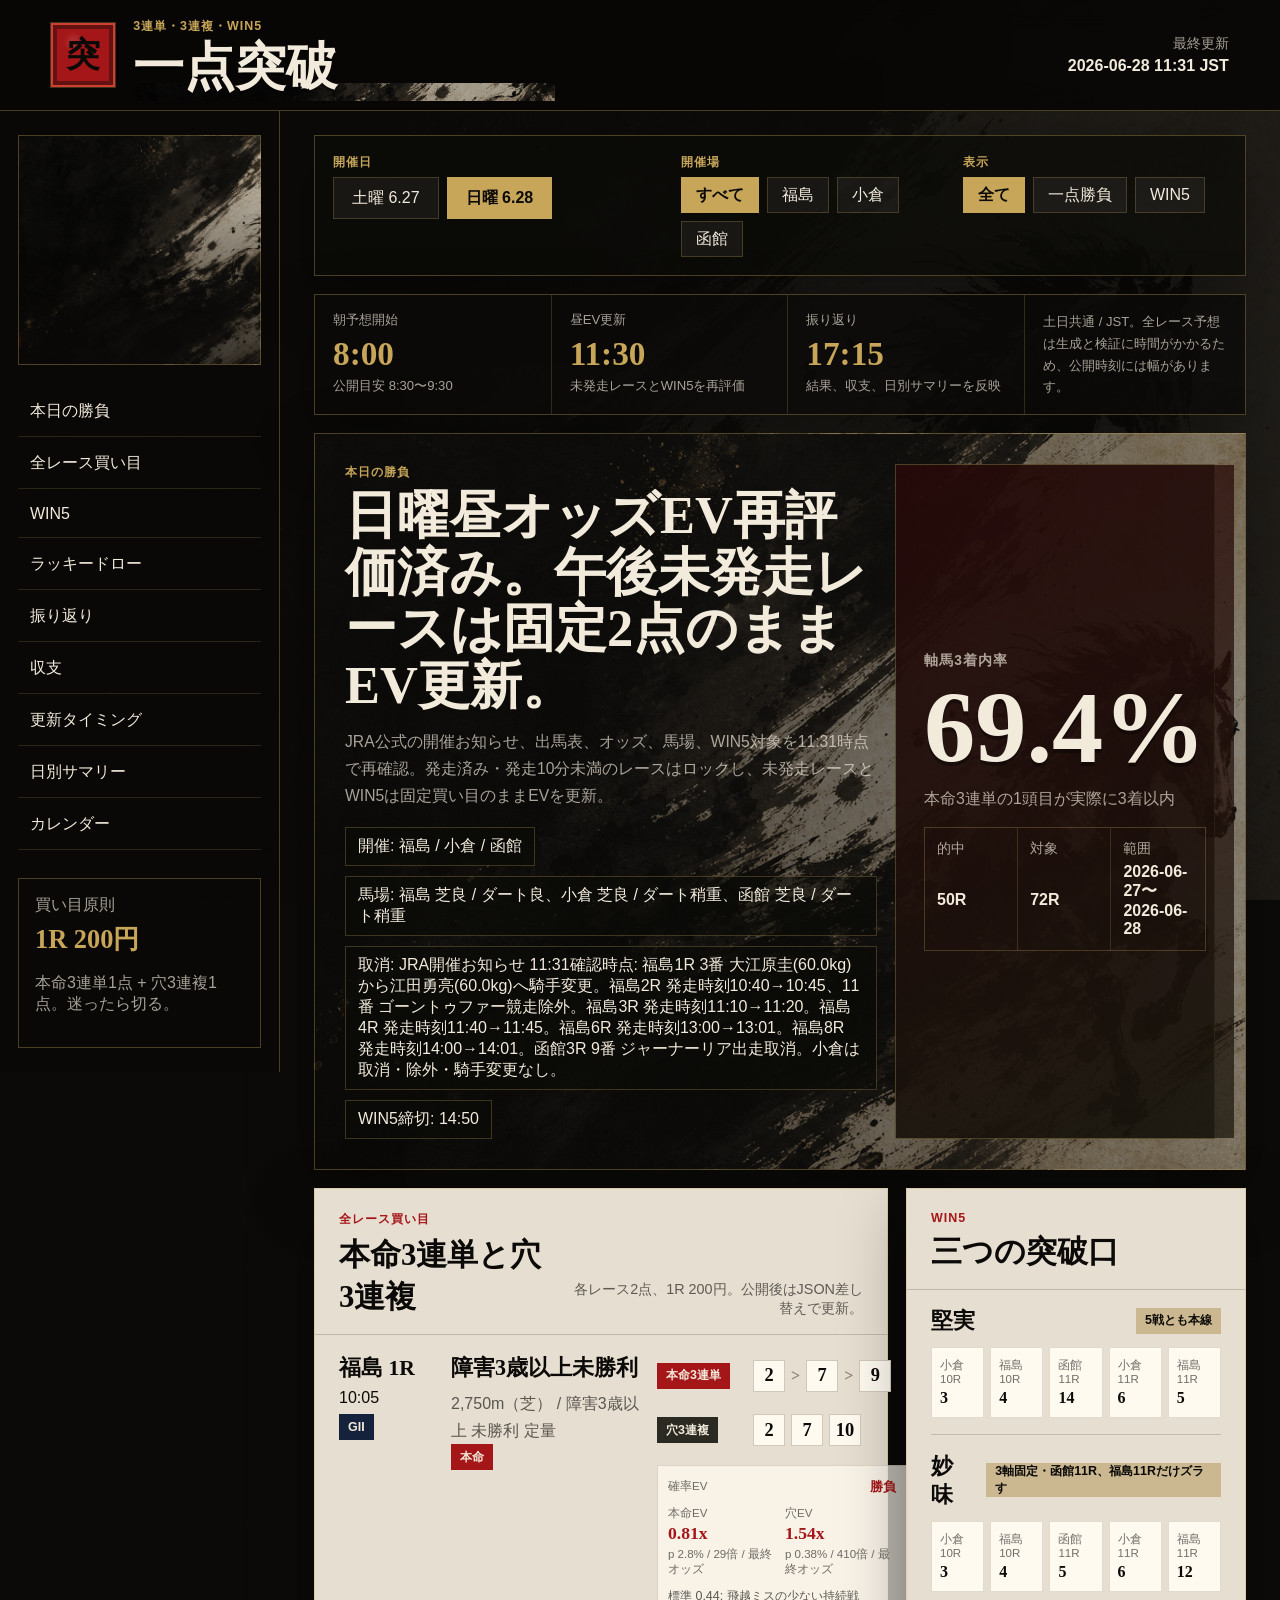
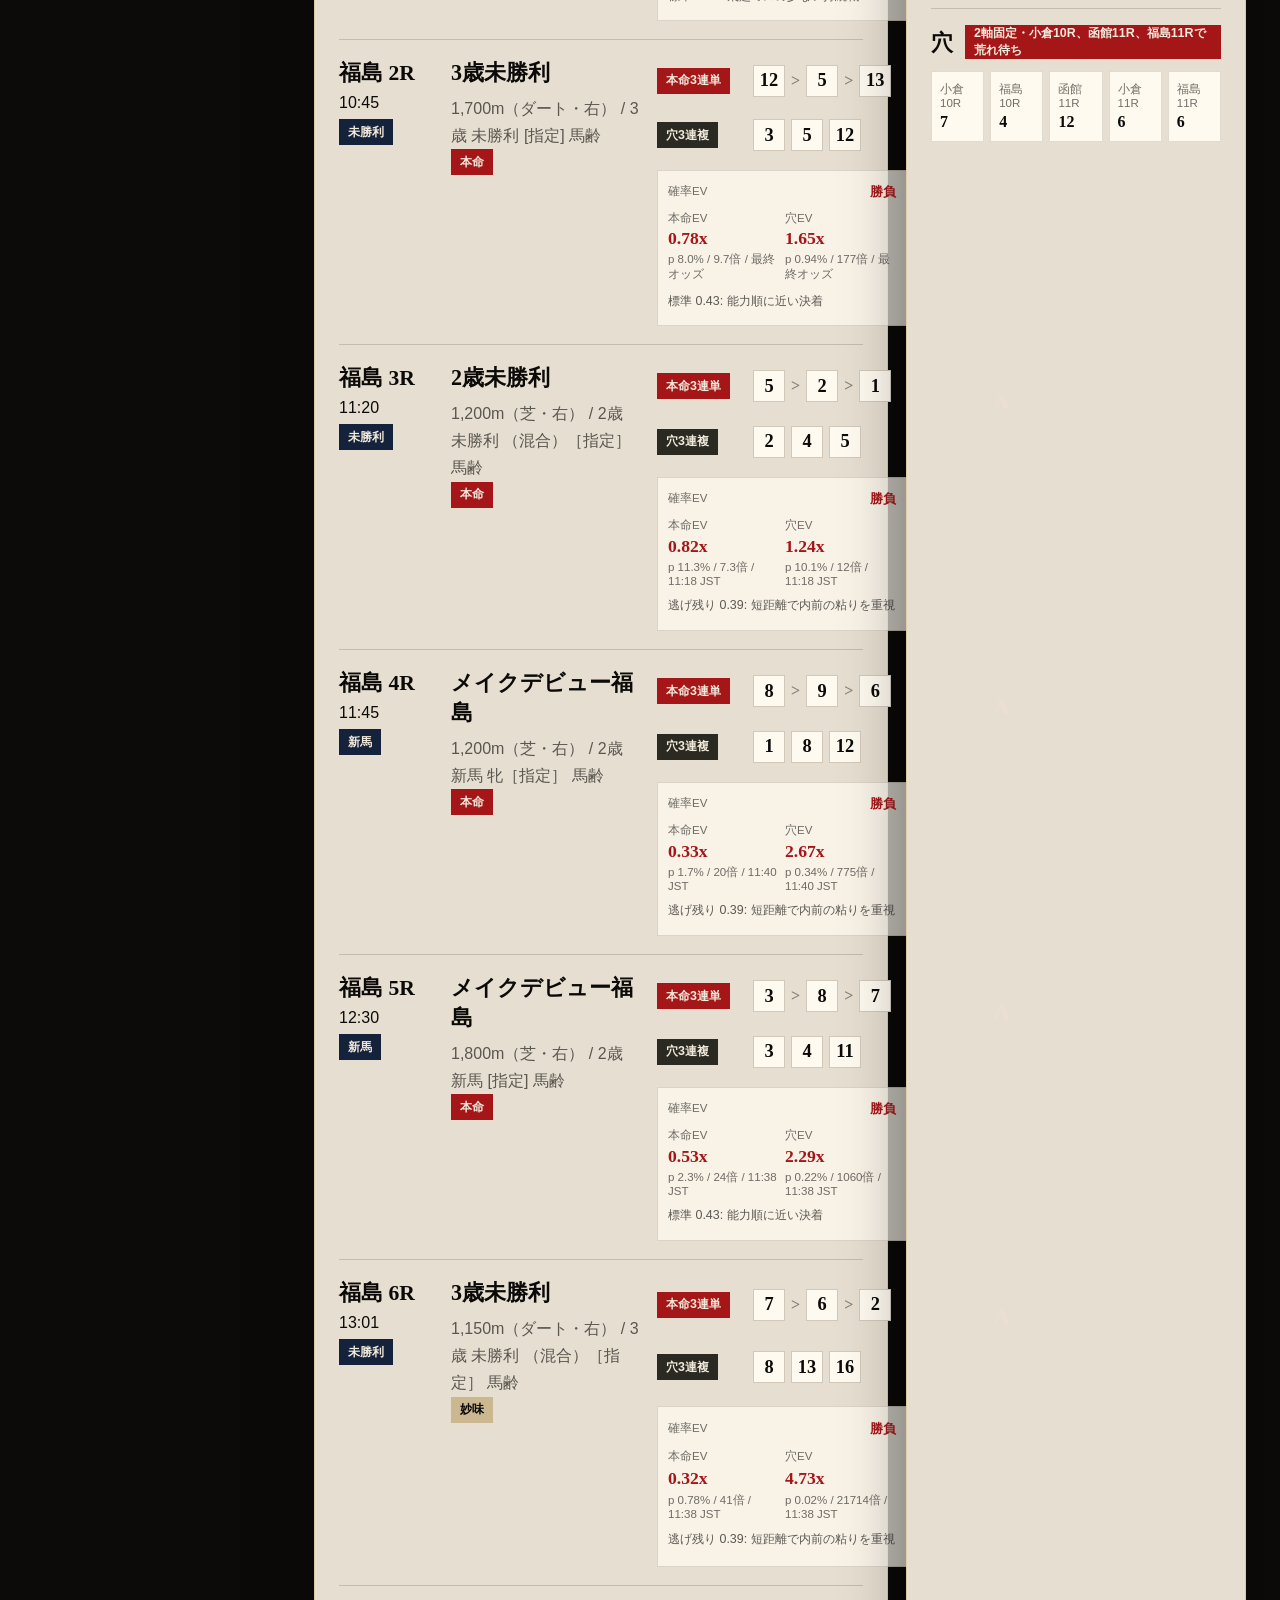
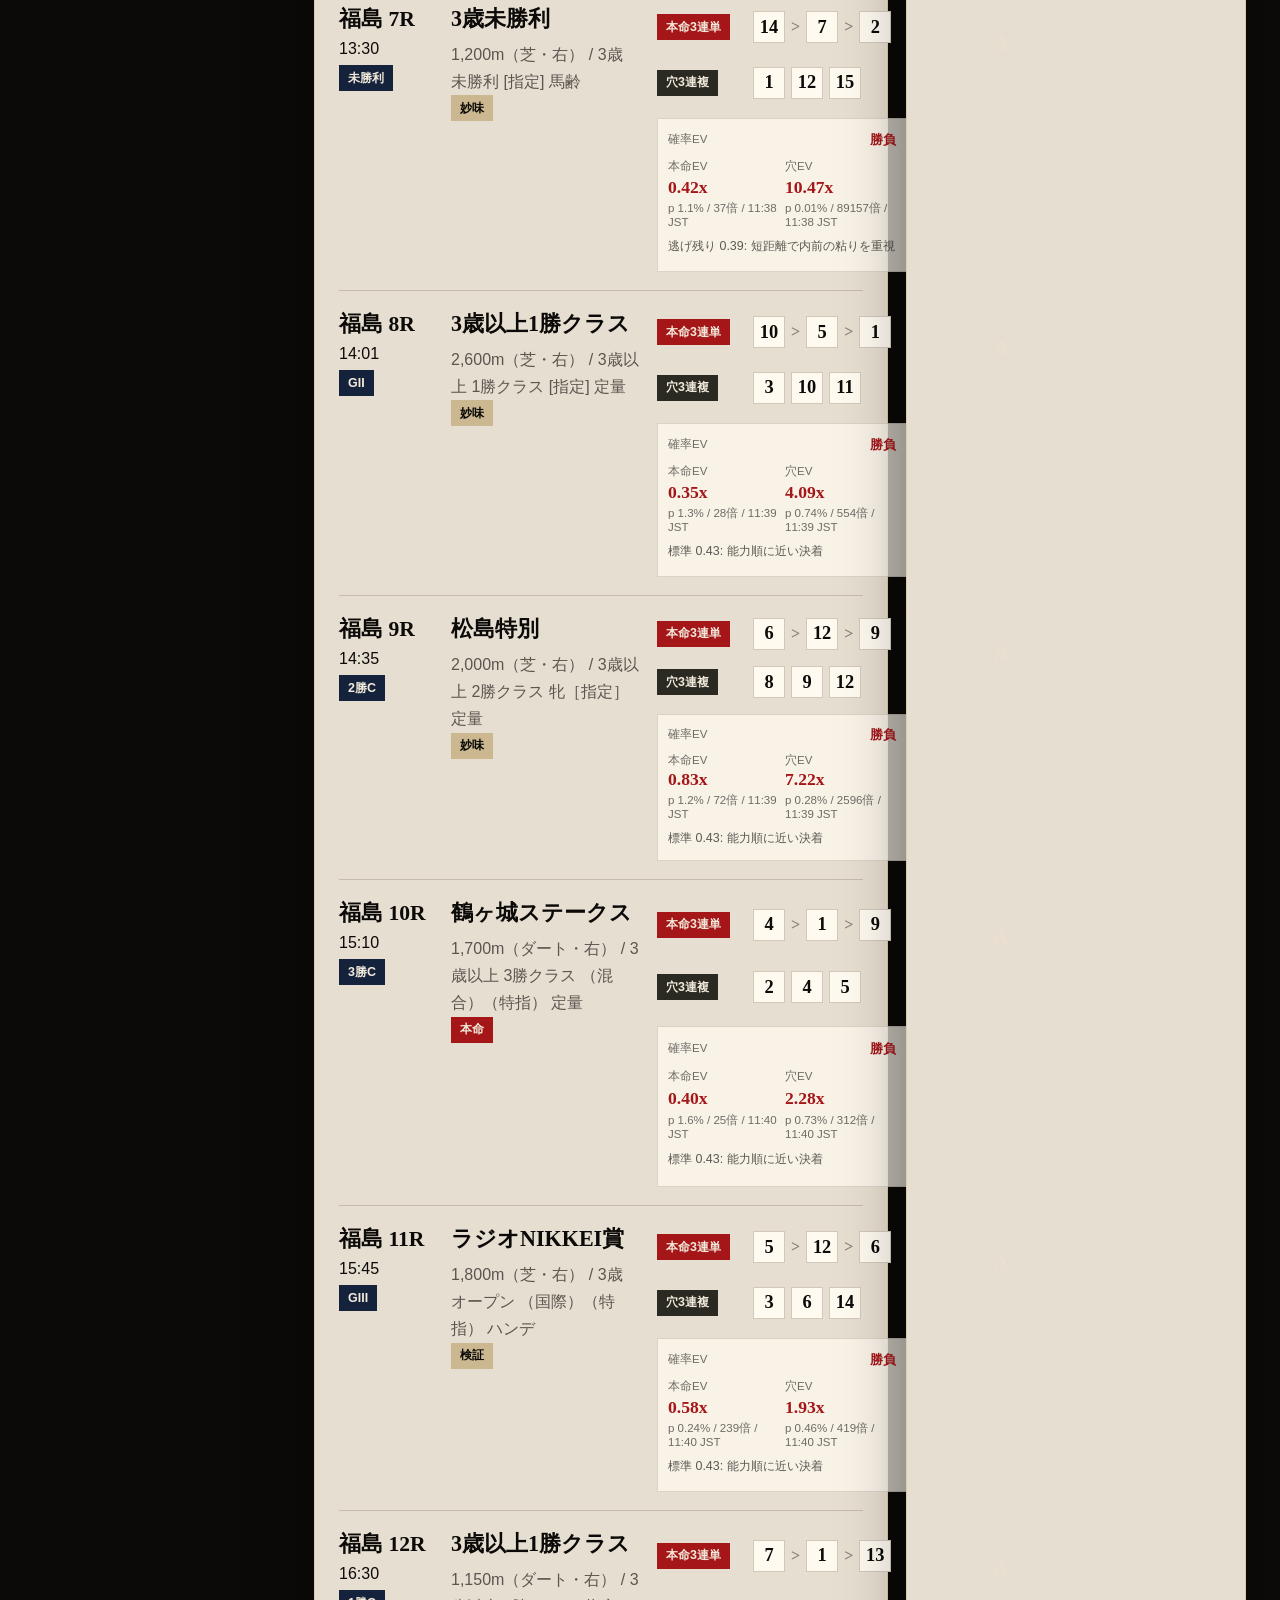
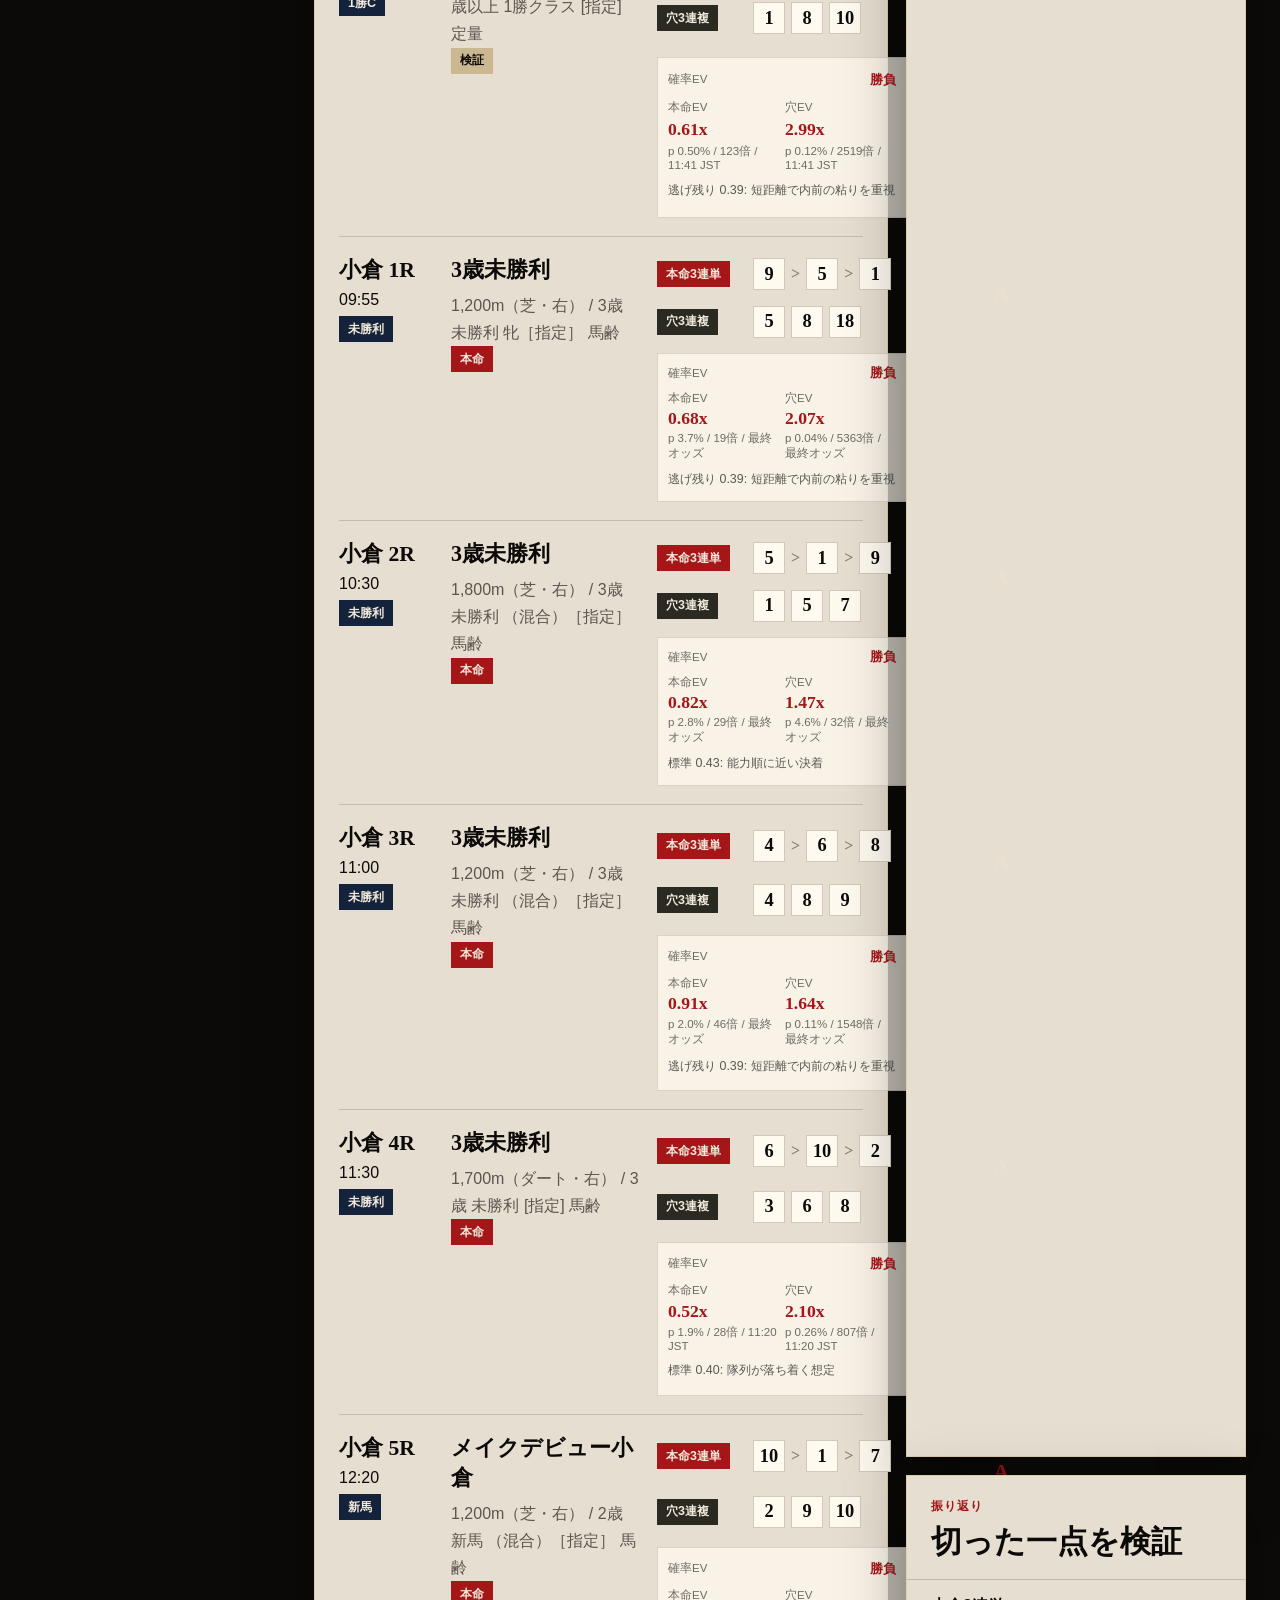
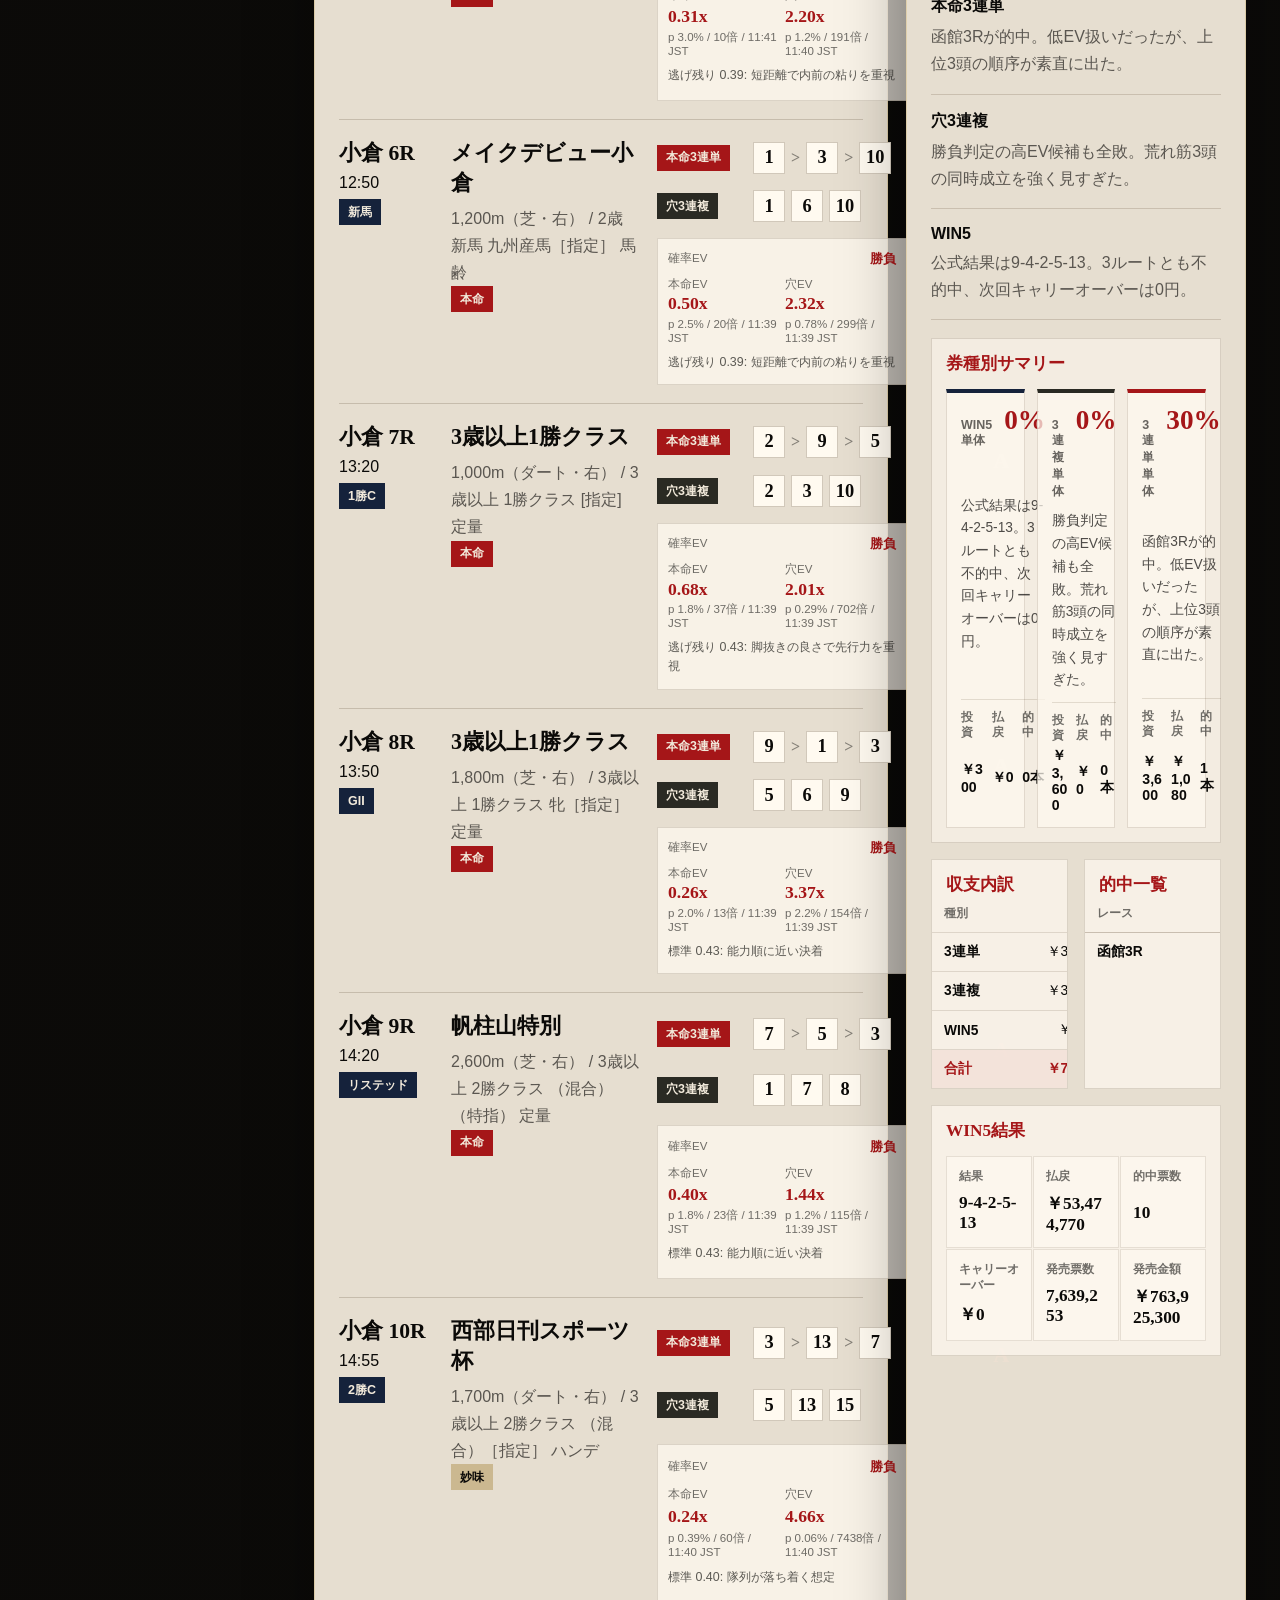
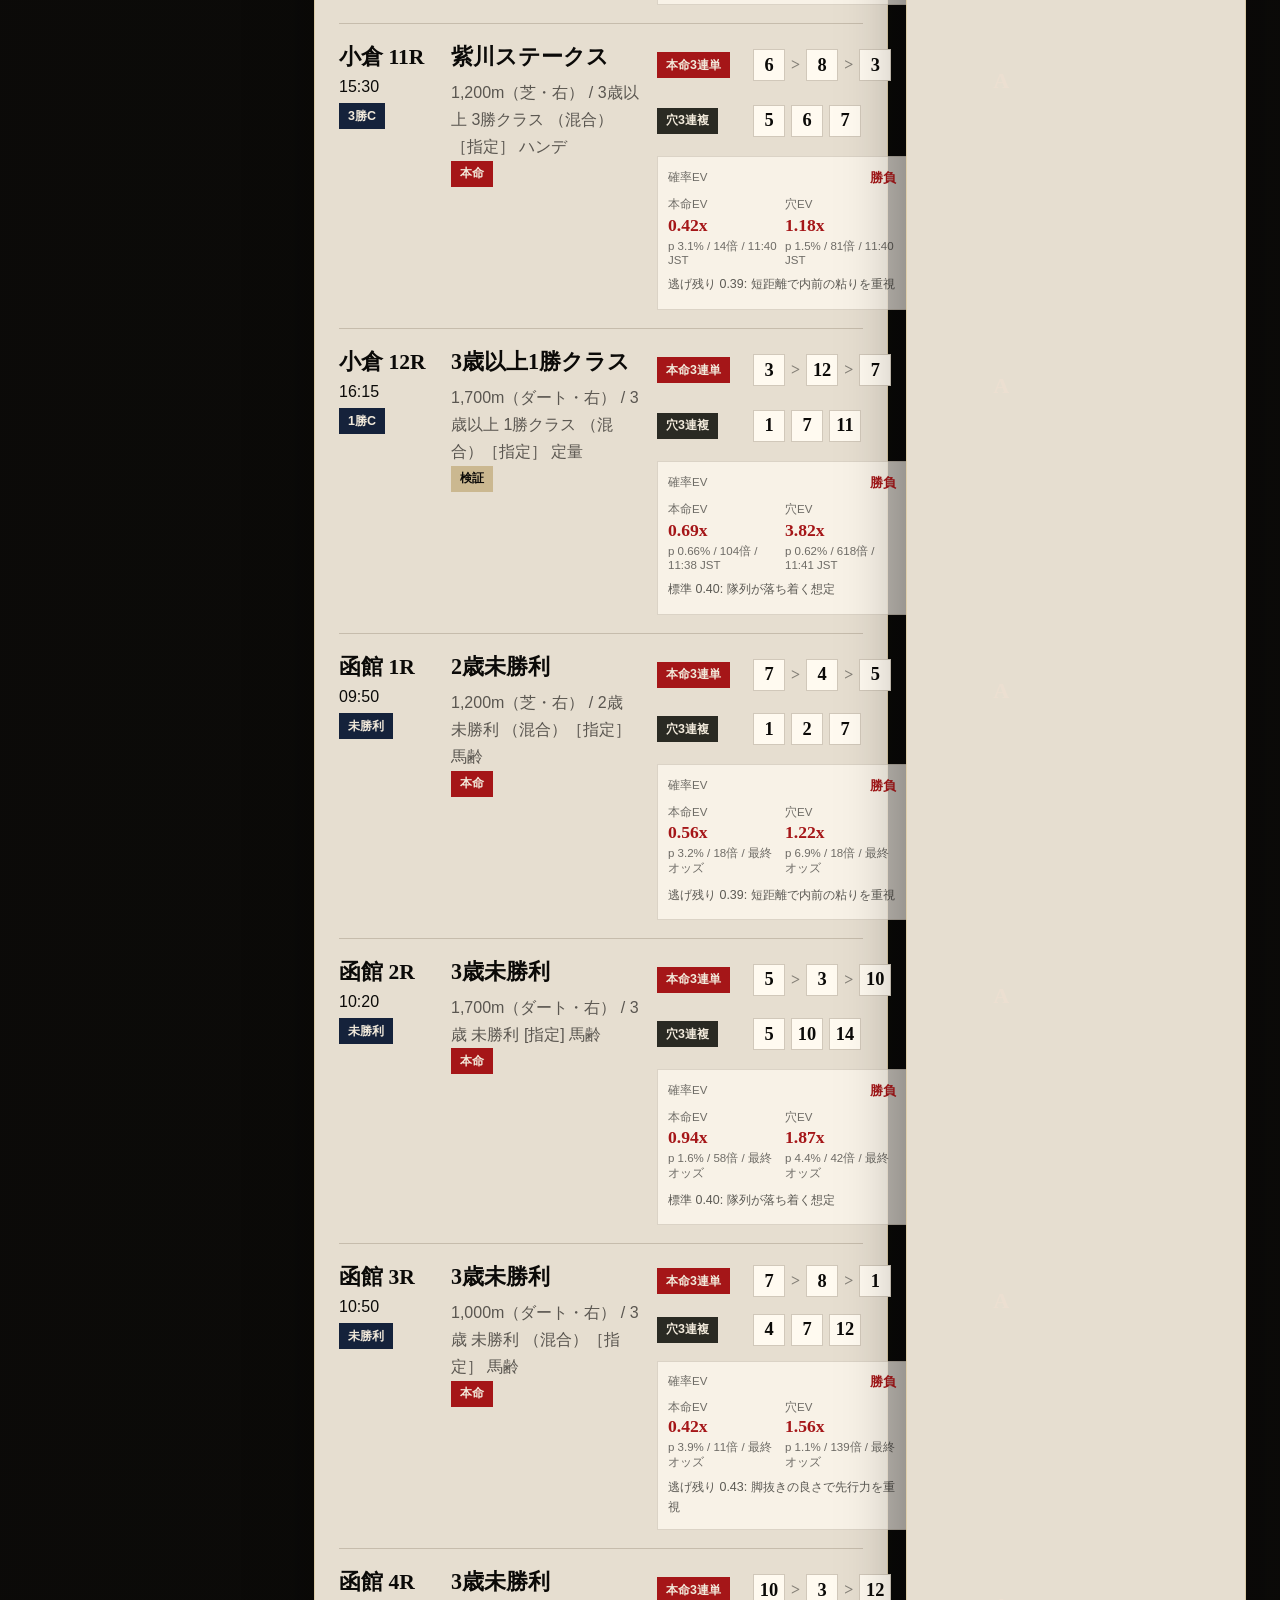
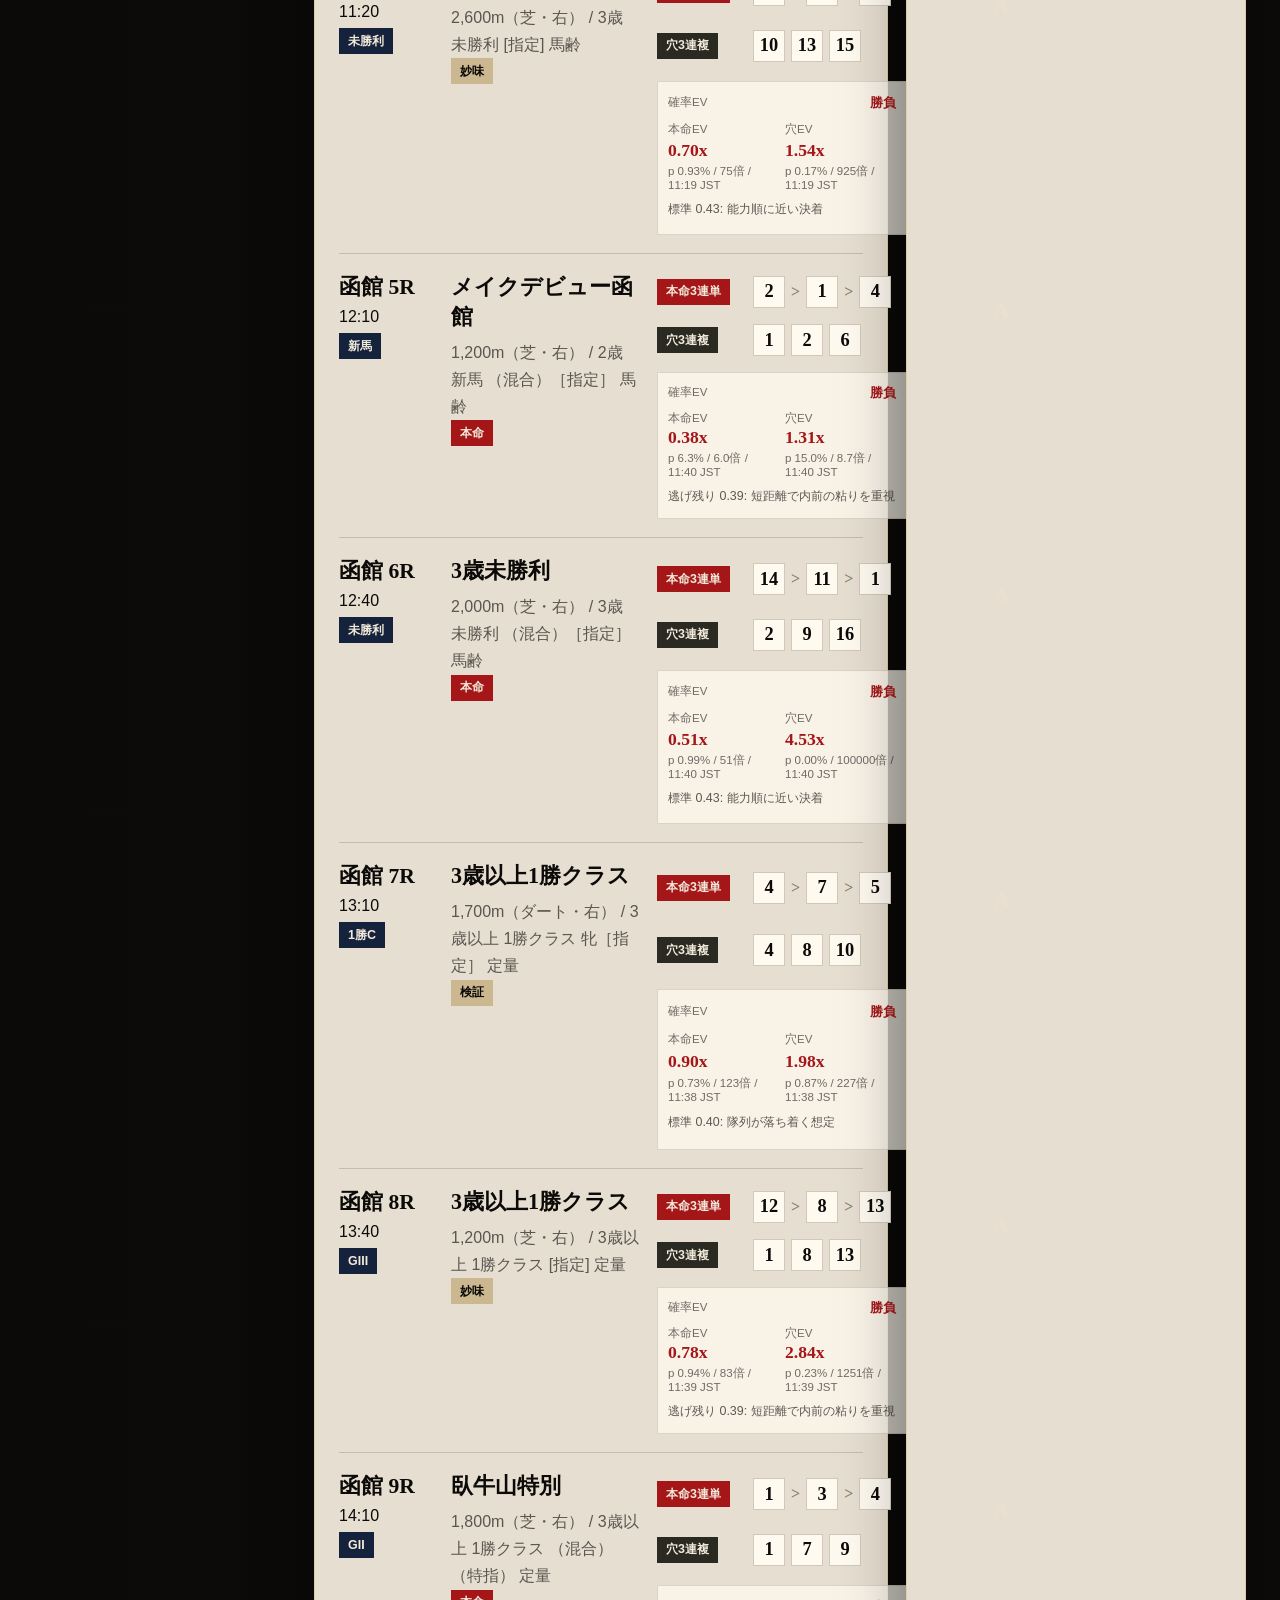
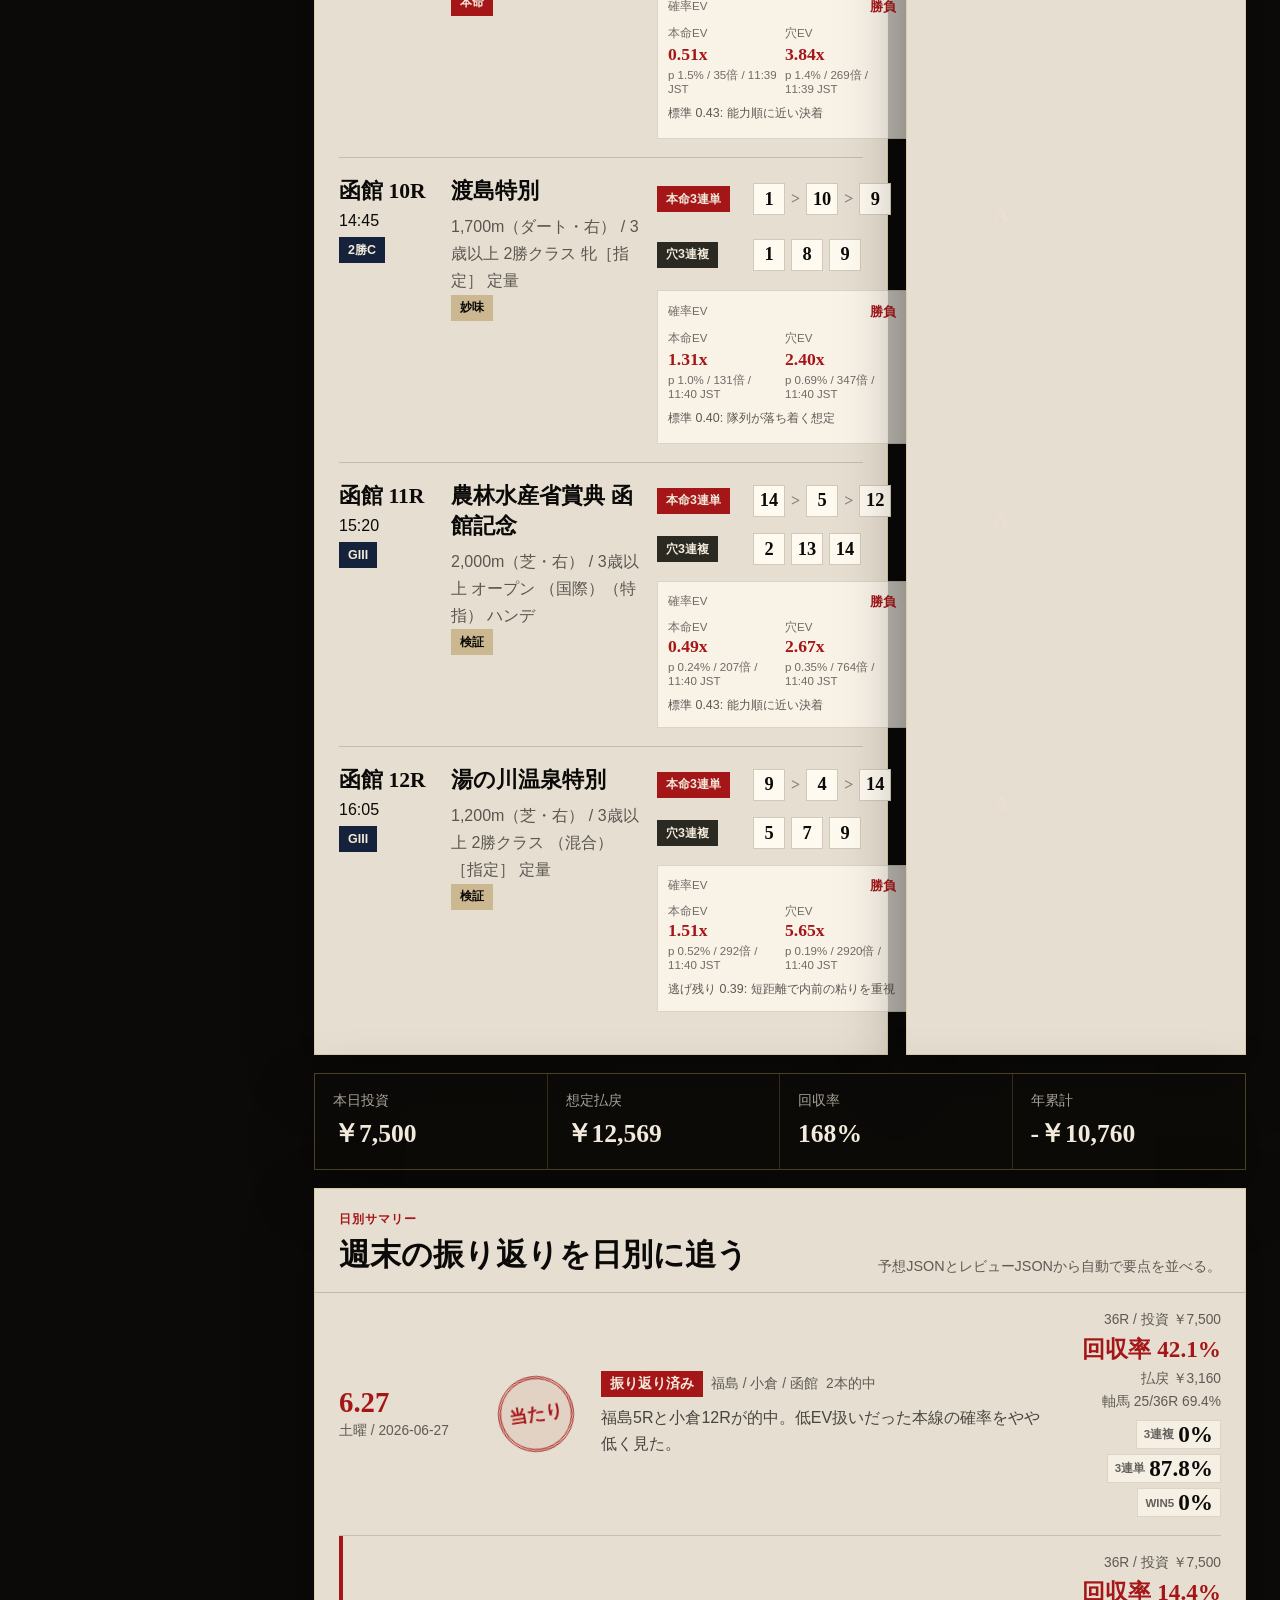
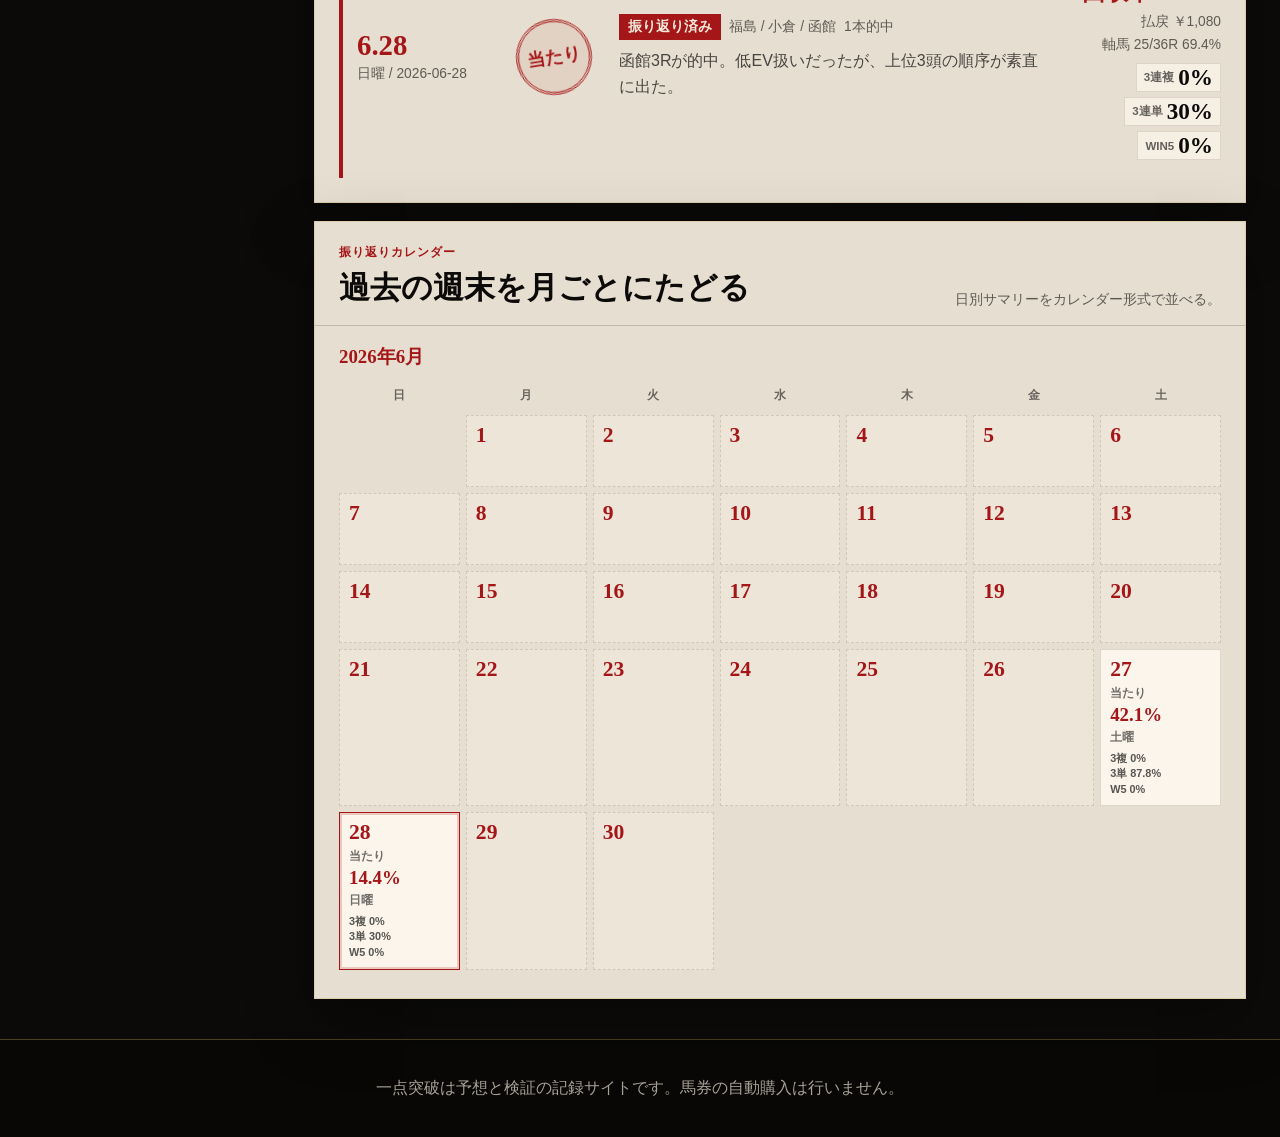
==== index.html @ 75db8d03 "Publish site from 421b7e34d4211b93fb2688854f5f2fe88cb44084" ====
<!doctype html>
<html lang="ja">
  <head>
    <meta charset="utf-8">
    <meta name="viewport" content="width=device-width, initial-scale=1">
    <meta name="description" content="一点突破 - 本命3連単1点と穴3連複1点、WIN5で勝負する競馬予想サイト。">
    <title>一点突破 | 競馬予想</title>
    <link rel="stylesheet" href="assets/styles.css?v=20260629-axis">
  </head>
  <body>
    <a class="skip-link" href="#main">本文へ移動</a>

    <header class="site-header">
      <div class="brand">
        <div class="brand-mark" aria-hidden="true"><span>突</span></div>
        <div>
          <p class="brand-kicker">3連単・3連複・WIN5</p>
          <h1>一点突破</h1>
        </div>
      </div>
      <div class="header-status" aria-label="更新状況">
        <span>最終更新</span>
        <strong id="lastUpdated">読み込み中</strong>
      </div>
    </header>

    <div class="layout-shell">
      <aside class="sidebar" aria-label="サイトナビゲーション">
        <div class="sidebar-art" role="img" aria-label="墨絵の競走馬"></div>
        <nav class="side-nav">
          <a href="#today">本日の勝負</a>
          <a href="#tickets">全レース買い目</a>
          <a href="#win5">WIN5</a>
          <a href="keiba-lucky-draw/">ラッキードロー</a>
          <a href="#review">振り返り</a>
          <a href="#ledger">収支</a>
          <a href="#update-schedule">更新タイミング</a>
          <a href="#daily-summary">日別サマリー</a>
          <a href="#review-calendar">カレンダー</a>
        </nav>
        <div class="rule-block">
          <span>買い目原則</span>
          <strong>1R 200円</strong>
          <p>本命3連単1点 + 穴3連複1点。迷ったら切る。</p>
        </div>
      </aside>

      <main id="main" class="main-grid">
        <section class="control-bar" aria-label="表示条件">
          <div>
            <p class="section-label">開催日</p>
            <div class="segmented" id="dateTabs" role="tablist" aria-label="開催日を選択"></div>
          </div>
          <div>
            <p class="section-label">開催場</p>
            <div class="segmented compact" id="venueFilters" aria-label="開催場で絞り込み"></div>
          </div>
          <div>
            <p class="section-label">表示</p>
            <div class="segmented compact" id="modeTabs" aria-label="表示内容を選択">
              <button class="is-active" type="button" data-mode="all">全て</button>
              <button type="button" data-mode="single">一点勝負</button>
              <button type="button" data-mode="win5">WIN5</button>
            </div>
          </div>
        </section>

        <section id="update-schedule" class="schedule-strip" aria-label="更新タイミング">
          <article>
            <span>朝予想開始</span>
            <strong>8:00</strong>
            <small>公開目安 8:30〜9:30</small>
          </article>
          <article>
            <span>昼EV更新</span>
            <strong>11:30</strong>
            <small>未発走レースとWIN5を再評価</small>
          </article>
          <article>
            <span>振り返り</span>
            <strong>17:15</strong>
            <small>結果、収支、日別サマリーを反映</small>
          </article>
          <p>土日共通 / JST。全レース予想は生成と検証に時間がかかるため、公開時刻には幅があります。</p>
        </section>

        <section id="today" class="hero-panel">
          <div class="hero-copy">
            <p class="section-label">本日の勝負</p>
            <h2 id="headline">一点を切る準備中</h2>
            <p id="summary">データを読み込んでいます。</p>
            <div class="hero-meta" id="heroMeta"></div>
          </div>
          <div class="hero-stakes" aria-label="軸馬実績">
            <article class="axis-proof">
              <span id="axisProofLabel">軸馬3着内率</span>
              <strong id="axisPlaceRate">--</strong>
              <p id="axisProofCopy">本命3連単の1頭目が3着以内に入った割合を集計中。</p>
              <div class="axis-proof-metrics">
                <div>
                  <span>的中</span>
                  <b id="axisPlaceHits">--</b>
                </div>
                <div>
                  <span>対象</span>
                  <b id="axisPlaceTotal">--</b>
                </div>
                <div>
                  <span>範囲</span>
                  <b id="axisProofScope">--</b>
                </div>
              </div>
            </article>
          </div>
        </section>

        <section id="tickets" class="content-panel wide" data-section="single">
          <div class="panel-heading">
            <div>
              <p class="section-label">全レース買い目</p>
              <h2>本命3連単と穴3連複</h2>
            </div>
              <p class="panel-note">各レース2点、1R 200円。公開後はJSON差し替えで更新。</p>
          </div>
          <div class="ticket-list" id="raceList"></div>
        </section>

        <section id="win5" class="content-panel" data-section="win5">
          <div class="panel-heading">
            <div>
              <p class="section-label">WIN5</p>
              <h2>三つの突破口</h2>
            </div>
          </div>
          <div class="win5-routes" id="win5Routes"></div>
        </section>

        <section id="review" class="content-panel">
          <div class="panel-heading">
            <div>
              <p class="section-label">振り返り</p>
              <h2>切った一点を検証</h2>
            </div>
          </div>
          <div class="review-list" id="reviewList"></div>
        </section>

        <section class="summary-strip" id="ledger" aria-label="収支サマリー">
          <article>
            <span>本日投資</span>
            <strong id="stakeTotal">-</strong>
          </article>
          <article>
            <span>想定払戻</span>
            <strong id="expectedReturn">-</strong>
          </article>
          <article>
            <span>回収率</span>
            <strong id="roi">-</strong>
          </article>
          <article>
            <span>年累計</span>
            <strong id="yearBalance">-</strong>
          </article>
        </section>

        <section id="daily-summary" class="content-panel daily-panel">
          <div class="panel-heading">
            <div>
              <p class="section-label">日別サマリー</p>
              <h2>週末の振り返りを日別に追う</h2>
            </div>
            <p class="panel-note">予想JSONとレビューJSONから自動で要点を並べる。</p>
          </div>
          <div class="daily-summary-list" id="dailySummaryList"></div>
        </section>

        <section id="review-calendar" class="content-panel daily-panel">
          <div class="panel-heading">
            <div>
              <p class="section-label">振り返りカレンダー</p>
              <h2>過去の週末を月ごとにたどる</h2>
            </div>
            <p class="panel-note">日別サマリーをカレンダー形式で並べる。</p>
          </div>
          <div class="calendar-list" id="reviewCalendar"></div>
        </section>
      </main>
    </div>

    <footer class="site-footer">
      <p>一点突破は予想と検証の記録サイトです。馬券の自動購入は行いません。</p>
    </footer>

    <script src="assets/app.js?v=20260629-axis" defer></script>
  </body>
</html>
---- assets/styles.css ----
:root {
  --ink: #0b0a08;
  --ink-2: #17130f;
  --paper: #f2eadb;
  --paper-2: #e3d5bd;
  --paper-3: #cbb890;
  --red: #a51618;
  --red-2: #d04031;
  --gold: #c7a65a;
  --blue: #15223b;
  --green: #2e7a46;
  --line: rgba(199, 166, 90, 0.35);
  --muted: rgba(242, 234, 219, 0.68);
  --shadow: 0 22px 60px rgba(0, 0, 0, 0.34);
  color-scheme: dark;
}

* {
  box-sizing: border-box;
}

html {
  scroll-behavior: smooth;
}

body {
  margin: 0;
  color: var(--paper);
  background:
    linear-gradient(90deg, rgba(11, 10, 8, 0.97), rgba(11, 10, 8, 0.9)),
    url("img/sumi-race-bg.png") center / cover fixed;
  font-family: "Yu Gothic", "Hiragino Kaku Gothic ProN", Meiryo, sans-serif;
  letter-spacing: 0;
}

button,
input {
  font: inherit;
}

button {
  cursor: pointer;
}

.skip-link {
  position: absolute;
  left: 12px;
  top: -48px;
  z-index: 100;
  color: var(--ink);
  background: var(--paper);
  padding: 10px 14px;
  text-decoration: none;
}

.skip-link:focus {
  top: 12px;
}

.site-header {
  position: sticky;
  top: 0;
  z-index: 20;
  display: flex;
  align-items: center;
  justify-content: space-between;
  min-height: 92px;
  padding: 18px clamp(18px, 4vw, 54px);
  background: rgba(8, 7, 6, 0.92);
  border-bottom: 1px solid var(--line);
  backdrop-filter: blur(14px);
}

.brand {
  position: relative;
  display: flex;
  align-items: center;
  gap: 18px;
}

.brand::after {
  content: "";
  position: absolute;
  left: 84px;
  bottom: -9px;
  width: min(420px, 52vw);
  height: 18px;
  background: url("img/sumi-race-bg.png") 18% 48% / 620px auto;
  opacity: 0.72;
  pointer-events: none;
}

.brand > * {
  position: relative;
  z-index: 1;
}

.brand-mark {
  display: grid;
  place-items: center;
  width: 64px;
  height: 64px;
  border: 2px solid var(--red-2);
  background:
    radial-gradient(circle at 34% 28%, rgba(255, 255, 255, 0.12), transparent 18%),
    var(--red);
  box-shadow: inset 0 0 0 4px rgba(11, 10, 8, 0.42), 0 0 0 1px rgba(199, 166, 90, 0.28);
}

.brand-mark span {
  color: var(--ink);
  font-family: "Yu Mincho", "Hiragino Mincho ProN", serif;
  font-size: 2.1rem;
  font-weight: 900;
  line-height: 1;
}

.brand h1 {
  margin: 0;
  font-family: "Yu Mincho", "Hiragino Mincho ProN", serif;
  font-size: clamp(2rem, 4vw, 3.4rem);
  font-weight: 800;
  line-height: 1;
  letter-spacing: 0;
  text-shadow: 0 3px 0 rgba(0, 0, 0, 0.35);
}

.brand-kicker,
.section-label {
  margin: 0 0 6px;
  color: var(--gold);
  font-size: 0.78rem;
  font-weight: 700;
  letter-spacing: 0.08em;
  text-transform: uppercase;
}

.header-status {
  display: grid;
  gap: 4px;
  justify-items: end;
  color: var(--muted);
  font-size: 0.85rem;
}

.header-status strong {
  color: var(--paper);
  font-size: 1rem;
}

.layout-shell {
  display: grid;
  grid-template-columns: 280px minmax(0, 1fr);
  min-height: calc(100vh - 92px);
}

.sidebar {
  position: sticky;
  top: 92px;
  align-self: start;
  min-height: calc(100vh - 92px);
  padding: 24px 18px;
  background: rgba(9, 8, 7, 0.78);
  border-right: 1px solid var(--line);
}

.sidebar-art {
  min-height: 230px;
  margin-bottom: 22px;
  border: 1px solid var(--line);
  background:
    linear-gradient(180deg, rgba(11, 10, 8, 0.05), rgba(11, 10, 8, 0.78)),
    url("img/sumi-race-bg.png") 19% 58% / cover;
}

.side-nav {
  display: grid;
  gap: 2px;
}

.side-nav a {
  color: var(--paper);
  text-decoration: none;
  padding: 14px 12px;
  border-bottom: 1px solid rgba(199, 166, 90, 0.18);
}

.side-nav a:hover,
.side-nav a:focus {
  color: var(--gold);
  background: rgba(165, 22, 24, 0.18);
}

.rule-block {
  margin-top: 28px;
  padding: 16px;
  border: 1px solid var(--line);
  background: rgba(11, 10, 8, 0.6);
}

.rule-block span,
.rule-block p {
  color: var(--muted);
}

.rule-block strong {
  display: block;
  margin: 6px 0;
  color: var(--gold);
  font-family: "Yu Mincho", "Hiragino Mincho ProN", serif;
  font-size: 1.65rem;
}

.main-grid {
  display: grid;
  grid-template-columns: minmax(0, 1.45fr) minmax(340px, 0.75fr);
  gap: 18px;
  padding: 24px clamp(16px, 3vw, 34px) 40px;
}

.control-bar,
.hero-panel,
.summary-strip,
.content-panel {
  border: 1px solid var(--line);
  box-shadow: var(--shadow);
}

.control-bar {
  grid-column: 1 / -1;
  display: grid;
  grid-template-columns: minmax(280px, 1fr) minmax(260px, 0.8fr) minmax(260px, 0.8fr);
  gap: 18px;
  padding: 18px;
  background: rgba(11, 10, 8, 0.72);
}

.segmented {
  display: flex;
  flex-wrap: wrap;
  gap: 8px;
}

.segmented button {
  min-height: 42px;
  padding: 0 18px;
  color: var(--paper);
  background: rgba(242, 234, 219, 0.06);
  border: 1px solid rgba(199, 166, 90, 0.25);
}

.segmented.compact button {
  min-height: 36px;
  padding: 0 14px;
}

.segmented button.is-active {
  color: var(--ink);
  background: var(--gold);
  border-color: var(--gold);
  font-weight: 800;
}

.schedule-strip {
  grid-column: 1 / -1;
  display: grid;
  grid-template-columns: repeat(3, minmax(0, 1fr)) minmax(220px, 0.8fr);
  border: 1px solid var(--line);
  background: rgba(11, 10, 8, 0.78);
  box-shadow: var(--shadow);
}

.schedule-strip article {
  display: grid;
  gap: 5px;
  padding: 16px 18px;
  border-right: 1px solid rgba(199, 166, 90, 0.22);
}

.schedule-strip span,
.schedule-strip small,
.schedule-strip p {
  color: var(--muted);
  font-size: 0.82rem;
}

.schedule-strip strong {
  color: var(--gold);
  font-family: "Yu Mincho", "Hiragino Mincho ProN", serif;
  font-size: clamp(1.55rem, 2.6vw, 2.25rem);
  line-height: 1;
}

.schedule-strip p {
  align-self: center;
  margin: 0;
  padding: 16px 18px;
  line-height: 1.65;
}

.hero-panel {
  grid-column: 1 / -1;
  display: grid;
  grid-template-columns: minmax(0, 1fr) minmax(320px, 0.48fr);
  gap: 18px;
  padding: clamp(20px, 3vw, 30px);
  background:
    linear-gradient(90deg, rgba(13, 12, 10, 0.74), rgba(13, 12, 10, 0.44)),
    url("img/sumi-race-bg.png") center / cover;
}

.hero-copy h2 {
  margin: 0;
  max-width: 880px;
  font-family: "Yu Mincho", "Hiragino Mincho ProN", serif;
  font-size: clamp(1.9rem, 4.1vw, 3.75rem);
  line-height: 1.08;
}

.hero-copy > p:not(.section-label) {
  max-width: 720px;
  color: var(--muted);
  font-size: 0.98rem;
  line-height: 1.7;
}

.hero-meta {
  display: flex;
  flex-wrap: wrap;
  gap: 10px;
  margin-top: 18px;
}

.hero-meta span {
  padding: 8px 12px;
  color: var(--paper);
  background: rgba(11, 10, 8, 0.62);
  border: 1px solid rgba(199, 166, 90, 0.28);
}

.hero-stakes {
  display: grid;
  align-self: stretch;
  background: rgba(8, 7, 6, 0.72);
  border: 1px solid rgba(199, 166, 90, 0.35);
}

.axis-proof {
  display: grid;
  align-content: center;
  gap: 14px;
  padding: clamp(18px, 2.8vw, 28px);
  background:
    linear-gradient(160deg, rgba(165, 22, 24, 0.18), rgba(199, 166, 90, 0.08)),
    rgba(8, 7, 6, 0.72);
}

.axis-proof > span {
  color: var(--gold);
  font-size: 0.86rem;
  font-weight: 900;
  letter-spacing: 0.08em;
}

.axis-proof > strong {
  color: var(--paper);
  font-family: "Yu Mincho", "Hiragino Mincho ProN", serif;
  font-size: clamp(4.2rem, 8vw, 7.2rem);
  line-height: 0.86;
  text-shadow: 0 4px 0 rgba(0, 0, 0, 0.35);
}

.axis-proof p {
  margin: 0;
  color: var(--muted);
  line-height: 1.65;
}

.axis-proof-metrics {
  display: grid;
  grid-template-columns: repeat(3, minmax(0, 1fr));
  border: 1px solid rgba(199, 166, 90, 0.28);
}

.axis-proof-metrics div {
  display: grid;
  gap: 5px;
  min-width: 0;
  padding: 12px;
  border-right: 1px solid rgba(199, 166, 90, 0.2);
}

.axis-proof-metrics div:last-child {
  border-right: 0;
}

.hero-stakes span,
.summary-strip span {
  color: var(--muted);
  font-size: 0.86rem;
}

.axis-proof-metrics b {
  color: var(--paper);
  font-size: 1rem;
  overflow-wrap: anywhere;
}

.summary-strip strong {
  color: var(--paper);
  font-family: "Yu Mincho", "Hiragino Mincho ProN", serif;
  font-size: clamp(1.45rem, 2vw, 2rem);
}

.summary-strip {
  grid-column: 1 / -1;
  display: grid;
  grid-template-columns: repeat(4, minmax(0, 1fr));
  background: rgba(11, 10, 8, 0.84);
}

.summary-strip article {
  display: grid;
  gap: 6px;
  padding: 18px;
  border-right: 1px solid rgba(199, 166, 90, 0.22);
}

.summary-strip article:last-child {
  border-right: 0;
}

.content-panel {
  background: rgba(240, 232, 217, 0.96);
  color: var(--ink);
}

.content-panel.wide {
  grid-row: span 2;
}

.daily-panel {
  grid-column: 1 / -1;
}

.panel-heading {
  display: flex;
  align-items: end;
  justify-content: space-between;
  gap: 18px;
  padding: 22px 24px 16px;
  border-bottom: 1px solid rgba(73, 51, 25, 0.22);
}

.content-panel .section-label {
  color: var(--red);
}

.panel-heading h2 {
  margin: 0;
  font-family: "Yu Mincho", "Hiragino Mincho ProN", serif;
  font-size: clamp(1.35rem, 2.4vw, 2rem);
}

.panel-note {
  margin: 0;
  color: rgba(11, 10, 8, 0.62);
  font-size: 0.9rem;
  text-align: right;
}

.ticket-list,
.win5-routes,
.review-list,
.daily-summary-list,
.calendar-list {
  padding: 0 24px 24px;
}

.race-ticket {
  display: grid;
  grid-template-columns: 96px minmax(190px, 0.9fr) minmax(250px, 1fr) 86px;
  gap: 16px;
  padding: 18px 0;
  border-bottom: 1px solid rgba(73, 51, 25, 0.2);
}

.race-ticket:last-child {
  border-bottom: 0;
}

.race-time {
  display: grid;
  align-content: start;
  gap: 7px;
}

.race-time strong {
  font-family: "Yu Mincho", "Hiragino Mincho ProN", serif;
  font-size: 1.35rem;
}

.grade,
.tag,
.bet-type {
  display: inline-flex;
  align-items: center;
  justify-content: center;
  width: fit-content;
  min-height: 26px;
  padding: 0 9px;
  color: var(--paper);
  background: var(--blue);
  font-size: 0.78rem;
  font-weight: 800;
}

.tag {
  color: var(--ink);
  background: var(--paper-3);
}

.tag.red {
  color: var(--paper);
  background: var(--red);
}

.race-title h3 {
  margin: 0 0 7px;
  font-family: "Yu Mincho", "Hiragino Mincho ProN", serif;
  font-size: 1.38rem;
  line-height: 1.35;
  overflow-wrap: anywhere;
}

.race-title p,
.review-item p {
  margin: 0;
  color: rgba(11, 10, 8, 0.64);
  line-height: 1.7;
}

.bets {
  display: grid;
  gap: 10px;
}

.edge-panel {
  display: grid;
  gap: 8px;
  margin-top: 2px;
  padding: 10px;
  background: rgba(255, 250, 240, 0.72);
  border: 1px solid rgba(73, 51, 25, 0.16);
}

.edge-head {
  display: flex;
  align-items: center;
  justify-content: space-between;
  gap: 10px;
}

.edge-head span,
.edge-cell span,
.edge-cell small {
  color: rgba(11, 10, 8, 0.58);
  font-size: 0.72rem;
}

.edge-head strong {
  color: #2a2a23;
  font-size: 0.82rem;
}

.edge-head strong.is-positive {
  color: var(--red);
}

.edge-grid {
  display: grid;
  grid-template-columns: 1fr 1fr;
  gap: 6px;
}

.edge-cell {
  display: grid;
  gap: 3px;
  min-width: 0;
}

.edge-cell strong {
  color: var(--red);
  font-family: "Yu Mincho", "Hiragino Mincho ProN", serif;
  font-size: 1.1rem;
  line-height: 1;
}

.edge-panel p {
  margin: 0;
  color: rgba(11, 10, 8, 0.66);
  font-size: 0.78rem;
  line-height: 1.55;
}

.bet-line {
  display: grid;
  grid-template-columns: 86px minmax(0, 1fr);
  align-items: center;
  gap: 10px;
}

.bet-type {
  background: var(--red);
}

.bet-type.trio {
  background: #2a2a23;
}

.numbers {
  display: flex;
  flex-wrap: wrap;
  gap: 6px;
  align-items: center;
}

.num {
  display: inline-grid;
  place-items: center;
  width: 32px;
  height: 32px;
  color: var(--ink);
  background: #fffaf0;
  border: 1px solid rgba(73, 51, 25, 0.25);
  font-family: "Yu Mincho", "Hiragino Mincho ProN", serif;
  font-size: 1.15rem;
  font-weight: 800;
}

.arrow {
  color: rgba(11, 10, 8, 0.45);
  font-family: "Yu Mincho", "Hiragino Mincho ProN", serif;
  font-weight: 800;
}

.race-side {
  display: grid;
  gap: 6px;
  justify-items: end;
  text-align: right;
}

.odds {
  color: var(--red);
  font-family: "Yu Mincho", "Hiragino Mincho ProN", serif;
  font-size: 1.35rem;
  font-weight: 800;
}

.route {
  padding: 16px 0;
  border-bottom: 1px solid rgba(73, 51, 25, 0.2);
}

.route:last-child {
  border-bottom: 0;
}

.route-head {
  display: flex;
  align-items: center;
  justify-content: space-between;
  gap: 12px;
  margin-bottom: 12px;
}

.route-head h3 {
  margin: 0;
  font-family: "Yu Mincho", "Hiragino Mincho ProN", serif;
  font-size: 1.35rem;
}

.route-grid {
  display: grid;
  grid-template-columns: repeat(5, minmax(0, 1fr));
  gap: 6px;
}

.route-cell {
  display: grid;
  gap: 4px;
  padding: 10px 8px;
  background: #fffaf0;
  border: 1px solid rgba(73, 51, 25, 0.16);
}

.route-cell span {
  color: rgba(11, 10, 8, 0.58);
  font-size: 0.72rem;
}

.route-cell strong {
  font-family: "Yu Mincho", "Hiragino Mincho ProN", serif;
}

.review-item {
  padding: 16px 0;
  border-bottom: 1px solid rgba(73, 51, 25, 0.18);
}

.review-item:last-child {
  border-bottom: 0;
}

.review-item h3 {
  margin: 0 0 6px;
  font-size: 1rem;
}

.review-table-area {
  display: grid;
  gap: 16px;
  padding-top: 18px;
}

.review-table-grid {
  display: grid;
  grid-template-columns: minmax(0, 1fr) minmax(0, 1fr);
  gap: 16px;
}

.review-table-block {
  min-width: 0;
  background: rgba(255, 250, 240, 0.68);
  border: 1px solid rgba(73, 51, 25, 0.16);
}

.review-table-block.full {
  grid-column: 1 / -1;
}

.review-table-heading {
  padding: 12px 14px 0;
}

.review-table-heading h3 {
  margin: 0;
  color: var(--red);
  font-family: "Yu Mincho", "Hiragino Mincho ProN", serif;
  font-size: 1.08rem;
}

.review-type-summary {
  min-width: 0;
  background: rgba(255, 250, 240, 0.54);
  border: 1px solid rgba(73, 51, 25, 0.16);
}

.review-type-grid {
  display: grid;
  grid-template-columns: repeat(3, minmax(0, 1fr));
  gap: 12px;
  padding: 14px;
}

.review-type-card {
  display: grid;
  gap: 10px;
  min-width: 0;
  padding: 14px;
  background: rgba(255, 250, 240, 0.72);
  border: 1px solid rgba(73, 51, 25, 0.14);
  border-top: 4px solid var(--gold);
}

.review-type-card.win5 {
  border-top-color: var(--blue);
}

.review-type-card.trio {
  border-top-color: #2a2a23;
}

.review-type-card.trifecta {
  border-top-color: var(--red);
}

.review-type-top {
  display: flex;
  align-items: baseline;
  justify-content: space-between;
  gap: 12px;
}

.review-type-top span {
  color: rgba(11, 10, 8, 0.62);
  font-size: 0.78rem;
  font-weight: 900;
}

.review-type-top strong {
  color: var(--red);
  font-family: "Yu Mincho", "Hiragino Mincho ProN", serif;
  font-size: 1.7rem;
  line-height: 1;
  white-space: nowrap;
}

.review-type-card p {
  margin: 0;
  color: rgba(11, 10, 8, 0.72);
  font-size: 0.86rem;
  line-height: 1.65;
}

.review-type-metrics {
  display: grid;
  grid-template-columns: repeat(3, minmax(0, 1fr));
  gap: 8px;
  padding-top: 10px;
  border-top: 1px solid rgba(73, 51, 25, 0.14);
}

.review-type-metrics span {
  display: grid;
  gap: 3px;
  min-width: 0;
  color: rgba(11, 10, 8, 0.58);
  font-size: 0.72rem;
  font-weight: 800;
}

.review-type-metrics strong {
  color: var(--ink);
  font-size: 0.88rem;
  overflow-wrap: anywhere;
}

.table-scroll {
  overflow-x: auto;
}

.review-table {
  width: 100%;
  min-width: 520px;
  border-collapse: collapse;
  font-size: 0.86rem;
}

.review-table th,
.review-table td {
  padding: 10px 12px;
  border-bottom: 1px solid rgba(73, 51, 25, 0.14);
  text-align: right;
  white-space: nowrap;
}

.review-table th:first-child,
.review-table td:first-child {
  text-align: left;
}

.review-table thead th {
  color: rgba(11, 10, 8, 0.58);
  font-size: 0.74rem;
  font-weight: 800;
}

.review-table tbody th {
  font-weight: 800;
}

.review-table tbody tr:last-child th,
.review-table tbody tr:last-child td {
  border-bottom: 0;
}

.review-table .is-total th,
.review-table .is-total td {
  color: var(--red);
  font-weight: 900;
  background: rgba(165, 22, 24, 0.06);
}

.review-table .is-positive {
  color: var(--green);
  font-weight: 900;
}

.review-table .is-negative {
  color: var(--red);
  font-weight: 900;
}

.review-table .empty-cell {
  color: rgba(11, 10, 8, 0.58);
  text-align: left;
}

.review-kv-grid {
  display: grid;
  grid-template-columns: repeat(3, minmax(0, 1fr));
  gap: 1px;
  padding: 14px;
}

.review-kv-grid div {
  display: grid;
  gap: 6px;
  padding: 12px;
  background: rgba(255, 250, 240, 0.68);
  border: 1px solid rgba(73, 51, 25, 0.12);
}

.review-kv-grid span {
  color: rgba(11, 10, 8, 0.58);
  font-size: 0.74rem;
  font-weight: 800;
}

.review-kv-grid strong {
  color: var(--ink);
  font-family: "Yu Mincho", "Hiragino Mincho ProN", serif;
  font-size: 1.08rem;
  overflow-wrap: anywhere;
}

.daily-summary-row {
  display: grid;
  grid-template-columns: 132px 94px minmax(0, 1fr) 150px;
  gap: 18px;
  align-items: center;
  padding: 18px 0;
  border-bottom: 1px solid rgba(73, 51, 25, 0.18);
}

.daily-summary-row:last-child {
  border-bottom: 0;
}

.daily-summary-row.is-current {
  border-left: 4px solid var(--red);
  padding-left: 14px;
}

.daily-date {
  display: grid;
  gap: 5px;
}

.daily-date strong {
  color: var(--red);
  font-family: "Yu Mincho", "Hiragino Mincho ProN", serif;
  font-size: 1.8rem;
  line-height: 1;
}

.daily-date span,
.daily-status span,
.daily-stats span {
  color: rgba(11, 10, 8, 0.62);
  font-size: 0.86rem;
}

.daily-stamp {
  display: inline-grid;
  place-items: center;
  justify-self: center;
  width: 76px;
  height: 76px;
  color: rgba(11, 10, 8, 0.46);
  background: rgba(255, 250, 240, 0.42);
  border: 3px double currentColor;
  border-radius: 50%;
  font-family: "Yu Mincho", "Hiragino Mincho ProN", serif;
  font-size: 1.1rem;
  font-weight: 900;
  line-height: 1.05;
  text-align: center;
  transform: rotate(-9deg);
}

.daily-stamp.hit {
  color: var(--red);
  background: rgba(165, 22, 24, 0.06);
}

.daily-stamp.miss {
  color: #2a2a23;
}

.daily-stamp.pending {
  color: rgba(73, 51, 25, 0.42);
  font-size: 0.96rem;
}

.daily-main {
  display: grid;
  gap: 8px;
}

.daily-status {
  display: flex;
  flex-wrap: wrap;
  gap: 8px;
  align-items: center;
}

.daily-main p {
  margin: 0;
  color: rgba(11, 10, 8, 0.72);
  line-height: 1.65;
}

.daily-stats {
  display: grid;
  gap: 5px;
  justify-items: end;
  text-align: right;
}

.daily-stats strong {
  color: var(--red);
  font-family: "Yu Mincho", "Hiragino Mincho ProN", serif;
  font-size: 1.45rem;
}

.daily-type-rois {
  display: flex;
  flex-wrap: wrap;
  justify-content: flex-end;
  gap: 5px;
  margin-top: 4px;
}

.daily-type-rois span {
  display: inline-flex;
  align-items: center;
  gap: 4px;
  min-height: 24px;
  padding: 0 7px;
  color: rgba(11, 10, 8, 0.62);
  background: rgba(255, 250, 240, 0.62);
  border: 1px solid rgba(73, 51, 25, 0.14);
  font-size: 0.72rem;
  font-weight: 800;
}

.daily-type-rois strong {
  color: var(--ink);
  font-family: "Yu Mincho", "Hiragino Mincho ProN", serif;
}

.calendar-list {
  display: grid;
  gap: 20px;
}

.calendar-month {
  display: grid;
  gap: 12px;
  padding-top: 18px;
  border-top: 1px solid rgba(73, 51, 25, 0.18);
}

.calendar-month:first-child {
  border-top: 0;
}

.calendar-month h3 {
  margin: 0;
  color: var(--red);
  font-family: "Yu Mincho", "Hiragino Mincho ProN", serif;
  font-size: 1.18rem;
}

.calendar-scroll {
  overflow-x: auto;
  padding-bottom: 4px;
}

.calendar-grid {
  display: grid;
  grid-template-columns: repeat(7, minmax(0, 1fr));
  gap: 6px;
  min-width: 680px;
}

.calendar-weekday {
  padding: 6px 8px;
  color: rgba(11, 10, 8, 0.58);
  font-size: 0.72rem;
  font-weight: 900;
  text-align: center;
}

.calendar-day {
  display: grid;
  align-content: start;
  gap: 5px;
  min-height: 118px;
  min-width: 0;
  padding: 9px;
  color: var(--ink);
  background: rgba(255, 250, 240, 0.72);
  border: 1px solid rgba(73, 51, 25, 0.16);
  text-align: left;
}

button.calendar-day {
  width: 100%;
}

button.calendar-day:hover,
button.calendar-day:focus {
  border-color: var(--red);
  box-shadow: inset 0 0 0 1px rgba(165, 22, 24, 0.22);
}

.calendar-day.is-current {
  border-color: var(--red);
  box-shadow: inset 0 0 0 2px rgba(165, 22, 24, 0.2);
}

.calendar-day.hit {
  background: rgba(255, 250, 240, 0.86);
}

.calendar-day.miss {
  background: rgba(255, 250, 240, 0.66);
}

.calendar-day.pending {
  background: rgba(255, 250, 240, 0.42);
}

.calendar-day.is-empty,
.calendar-day.is-blank {
  min-height: 72px;
  background: rgba(255, 250, 240, 0.26);
  border-style: dashed;
}

.calendar-day.is-blank {
  visibility: hidden;
}

.calendar-daynum {
  color: var(--red);
  font-family: "Yu Mincho", "Hiragino Mincho ProN", serif;
  font-size: 1.35rem;
  font-weight: 900;
  line-height: 1;
}

.calendar-status,
.calendar-date-label {
  color: rgba(11, 10, 8, 0.58);
  font-size: 0.72rem;
  font-weight: 800;
}

.calendar-day > strong {
  color: var(--red);
  font-family: "Yu Mincho", "Hiragino Mincho ProN", serif;
  font-size: 1.18rem;
  line-height: 1;
}

.calendar-type-rois {
  display: grid;
  gap: 2px;
  margin-top: 2px;
}

.calendar-type-rois span {
  color: rgba(11, 10, 8, 0.68);
  font-size: 0.68rem;
  font-weight: 800;
  line-height: 1.25;
}

.site-footer {
  padding: 22px 34px;
  color: var(--muted);
  background: rgba(8, 7, 6, 0.92);
  border-top: 1px solid var(--line);
  text-align: center;
}

.is-hidden {
  display: none !important;
}

@media (max-width: 1120px) {
  .layout-shell {
    grid-template-columns: 1fr;
  }

  .sidebar {
    position: static;
    min-height: auto;
  }

  .sidebar-art {
    display: none;
  }

  .side-nav {
    grid-template-columns: repeat(auto-fit, minmax(132px, 1fr));
  }

  .rule-block {
    display: none;
  }

  .main-grid,
  .control-bar,
  .schedule-strip,
  .hero-panel {
    grid-template-columns: 1fr;
  }

  .schedule-strip article {
    border-right: 0;
    border-bottom: 1px solid rgba(199, 166, 90, 0.18);
  }
}

@media (max-width: 760px) {
  .site-header {
    position: static;
    flex-direction: column;
    align-items: flex-start;
    gap: 16px;
  }

  .header-status {
    justify-items: start;
  }

  .brand-mark {
    width: 52px;
    height: 52px;
  }

  .brand::after {
    left: 70px;
    width: min(280px, 48vw);
  }

  .layout-shell {
    min-height: auto;
  }

  .side-nav {
    grid-template-columns: 1fr 1fr;
  }

  .main-grid {
    padding: 14px;
  }

  .summary-strip {
    grid-template-columns: 1fr 1fr;
  }

  .summary-strip article:nth-child(2) {
    border-right: 0;
  }

  .race-ticket {
    grid-template-columns: 1fr;
  }

  .daily-summary-row {
    grid-template-columns: 1fr;
  }

  .daily-stamp {
    justify-self: start;
  }

  .race-side {
    justify-items: start;
    text-align: left;
  }

  .edge-grid {
    grid-template-columns: 1fr;
  }

  .review-type-grid,
  .review-table-grid,
  .review-kv-grid {
    grid-template-columns: 1fr;
  }

  .daily-stats {
    justify-items: start;
    text-align: left;
  }

  .daily-type-rois {
    justify-content: flex-start;
  }

  .route-grid {
    grid-template-columns: 1fr;
  }

  .panel-heading {
    display: grid;
  }

  .panel-note {
    text-align: left;
  }
}
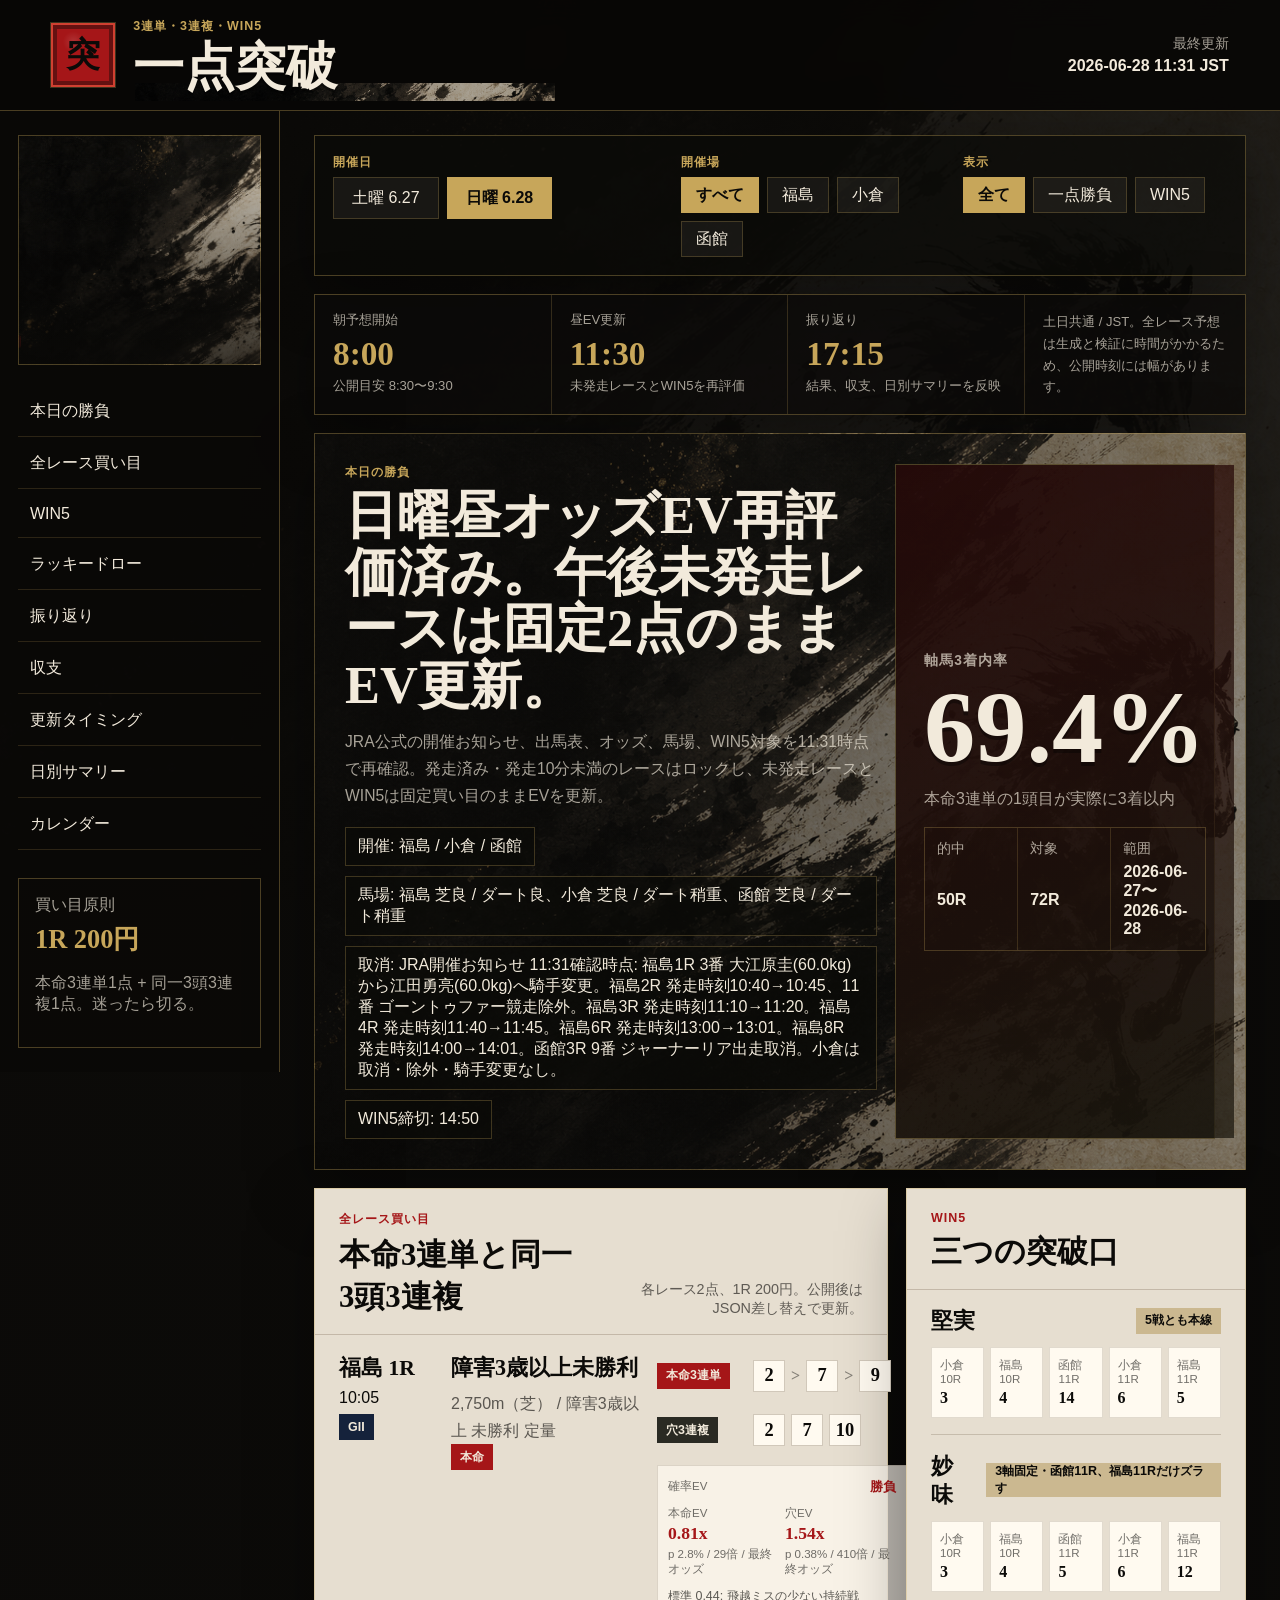
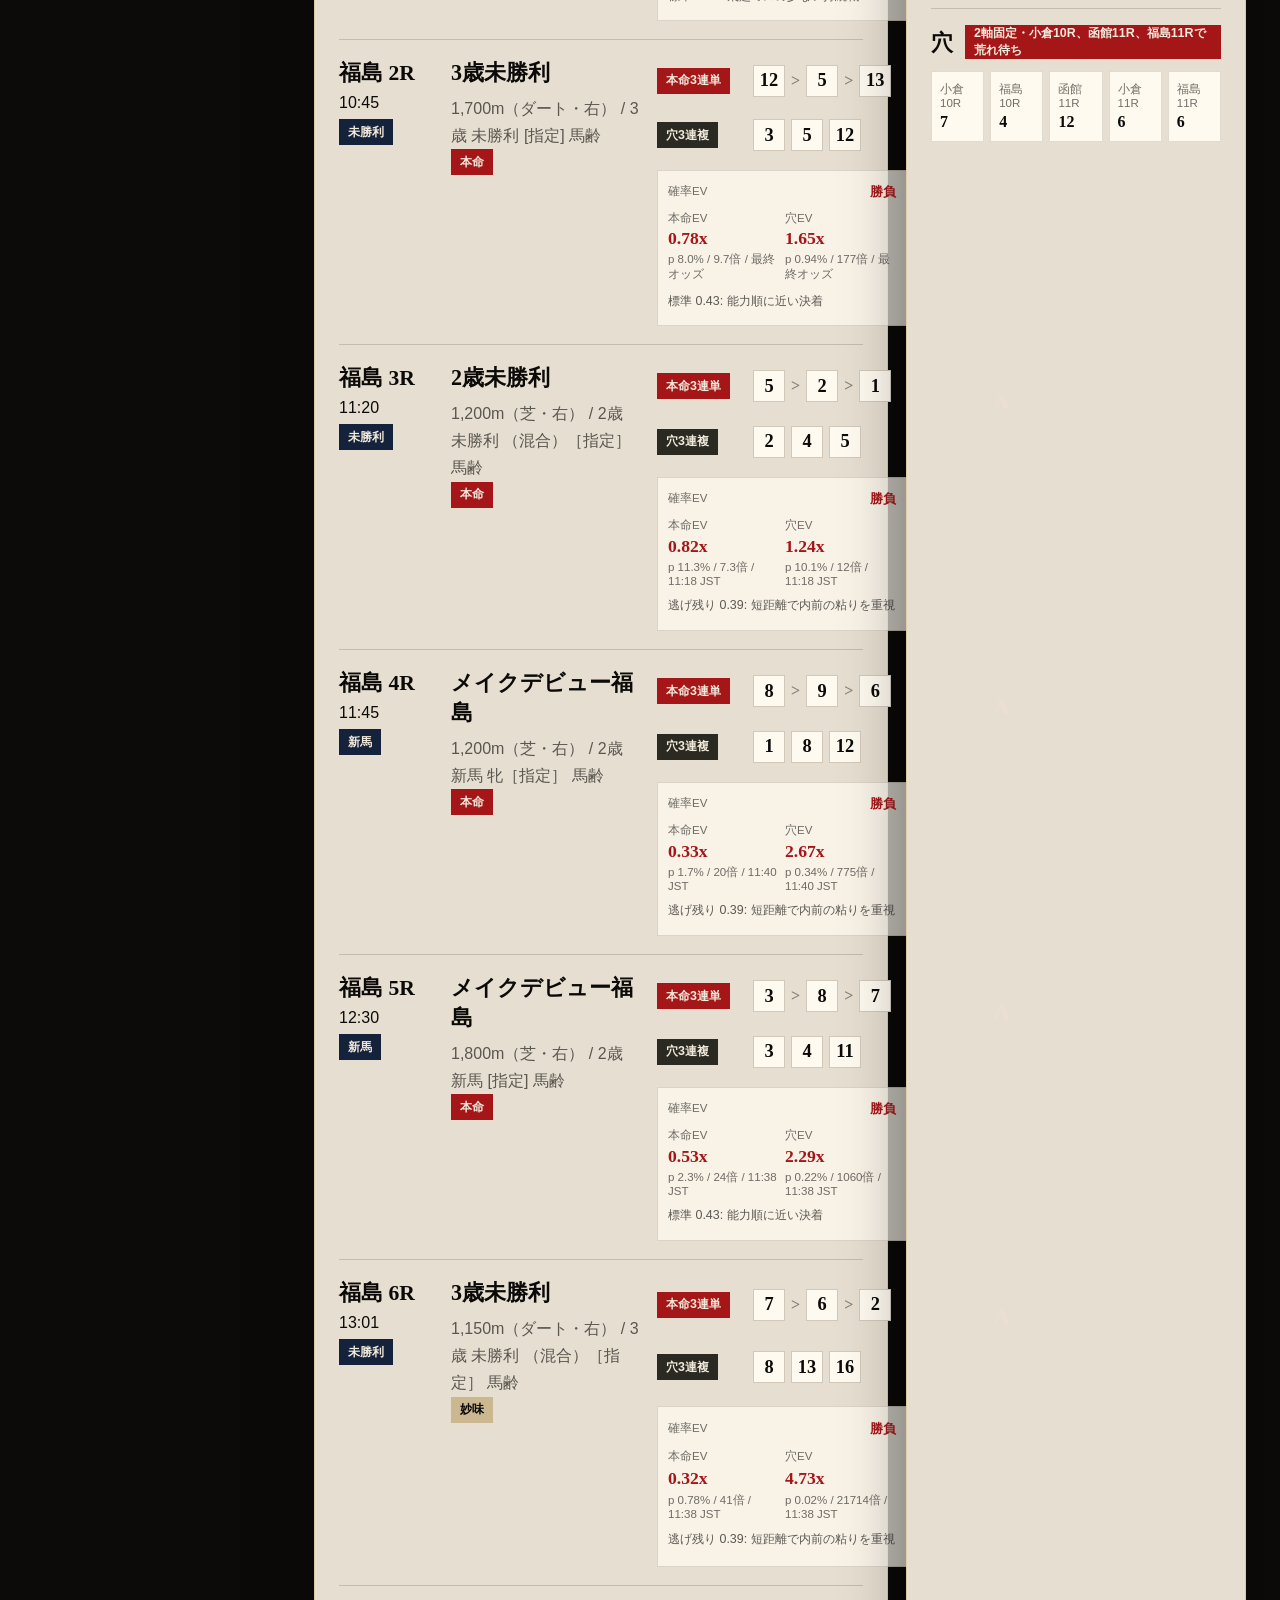
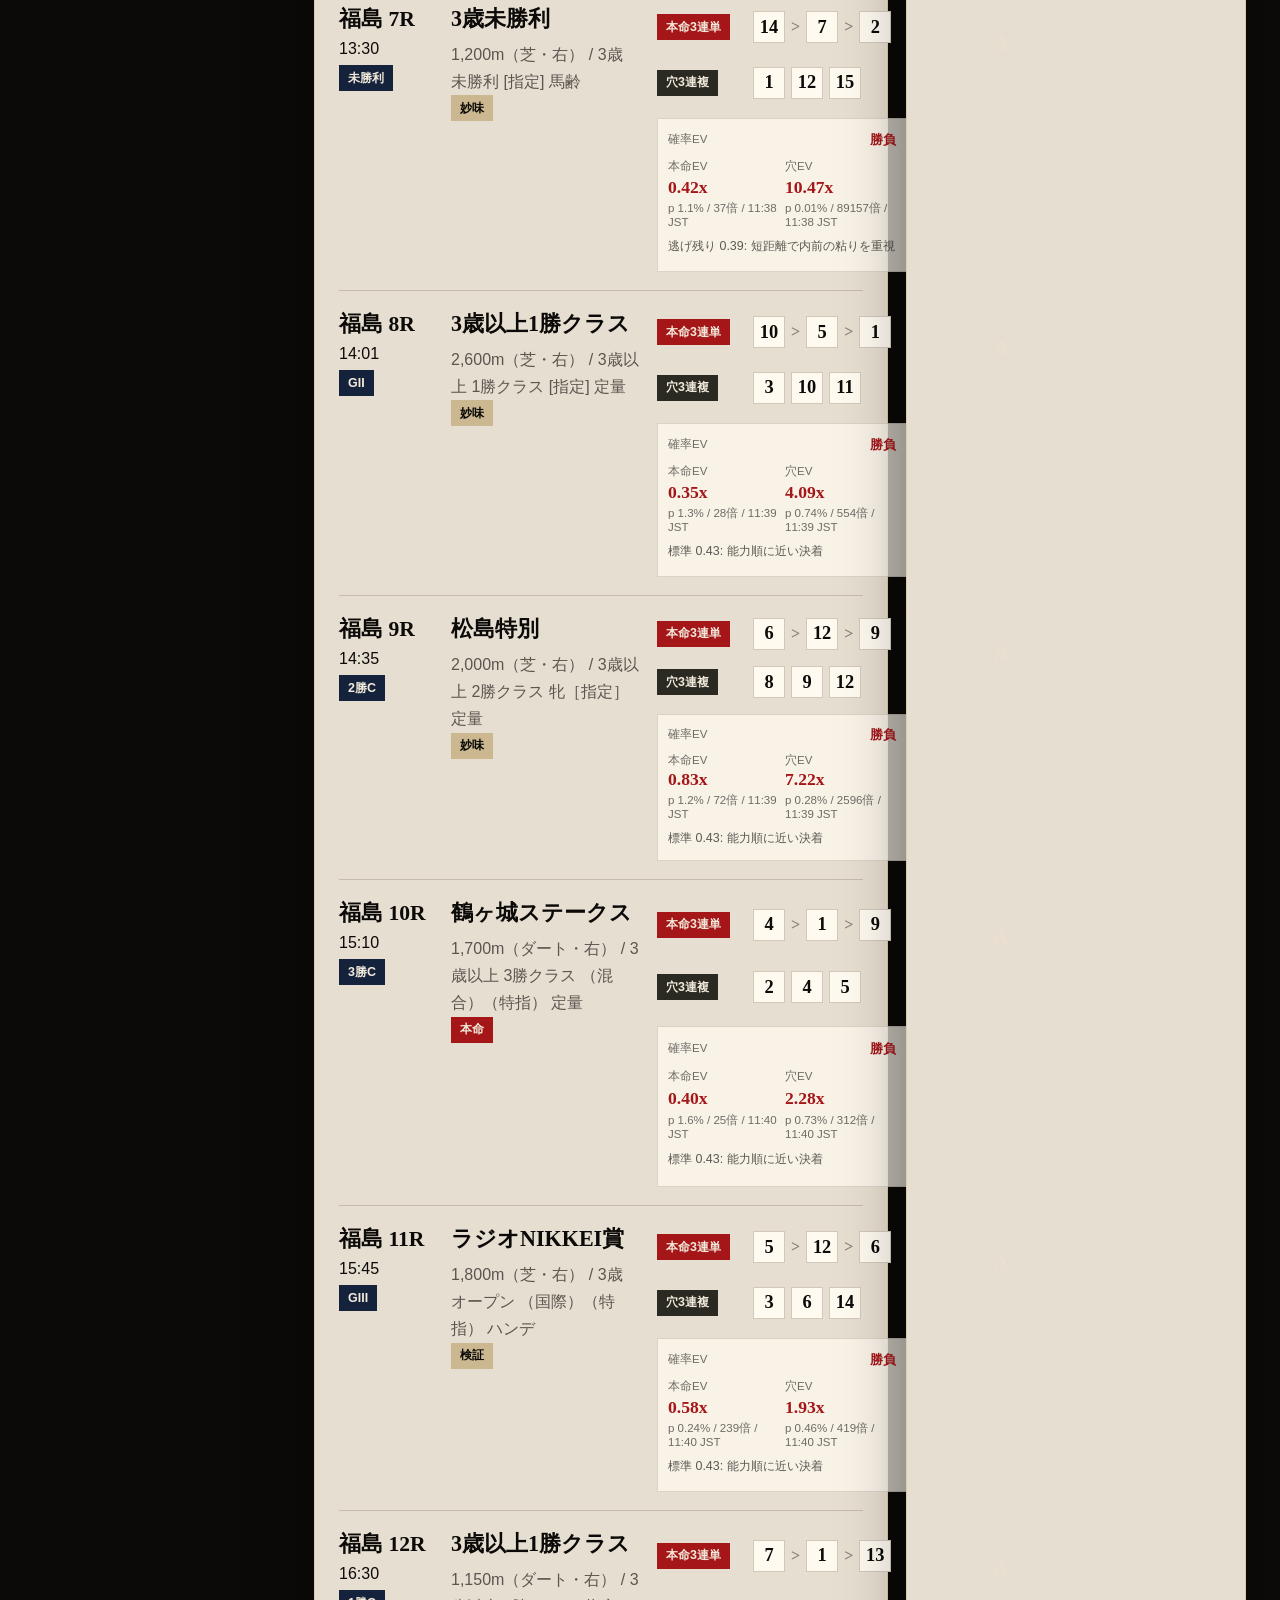
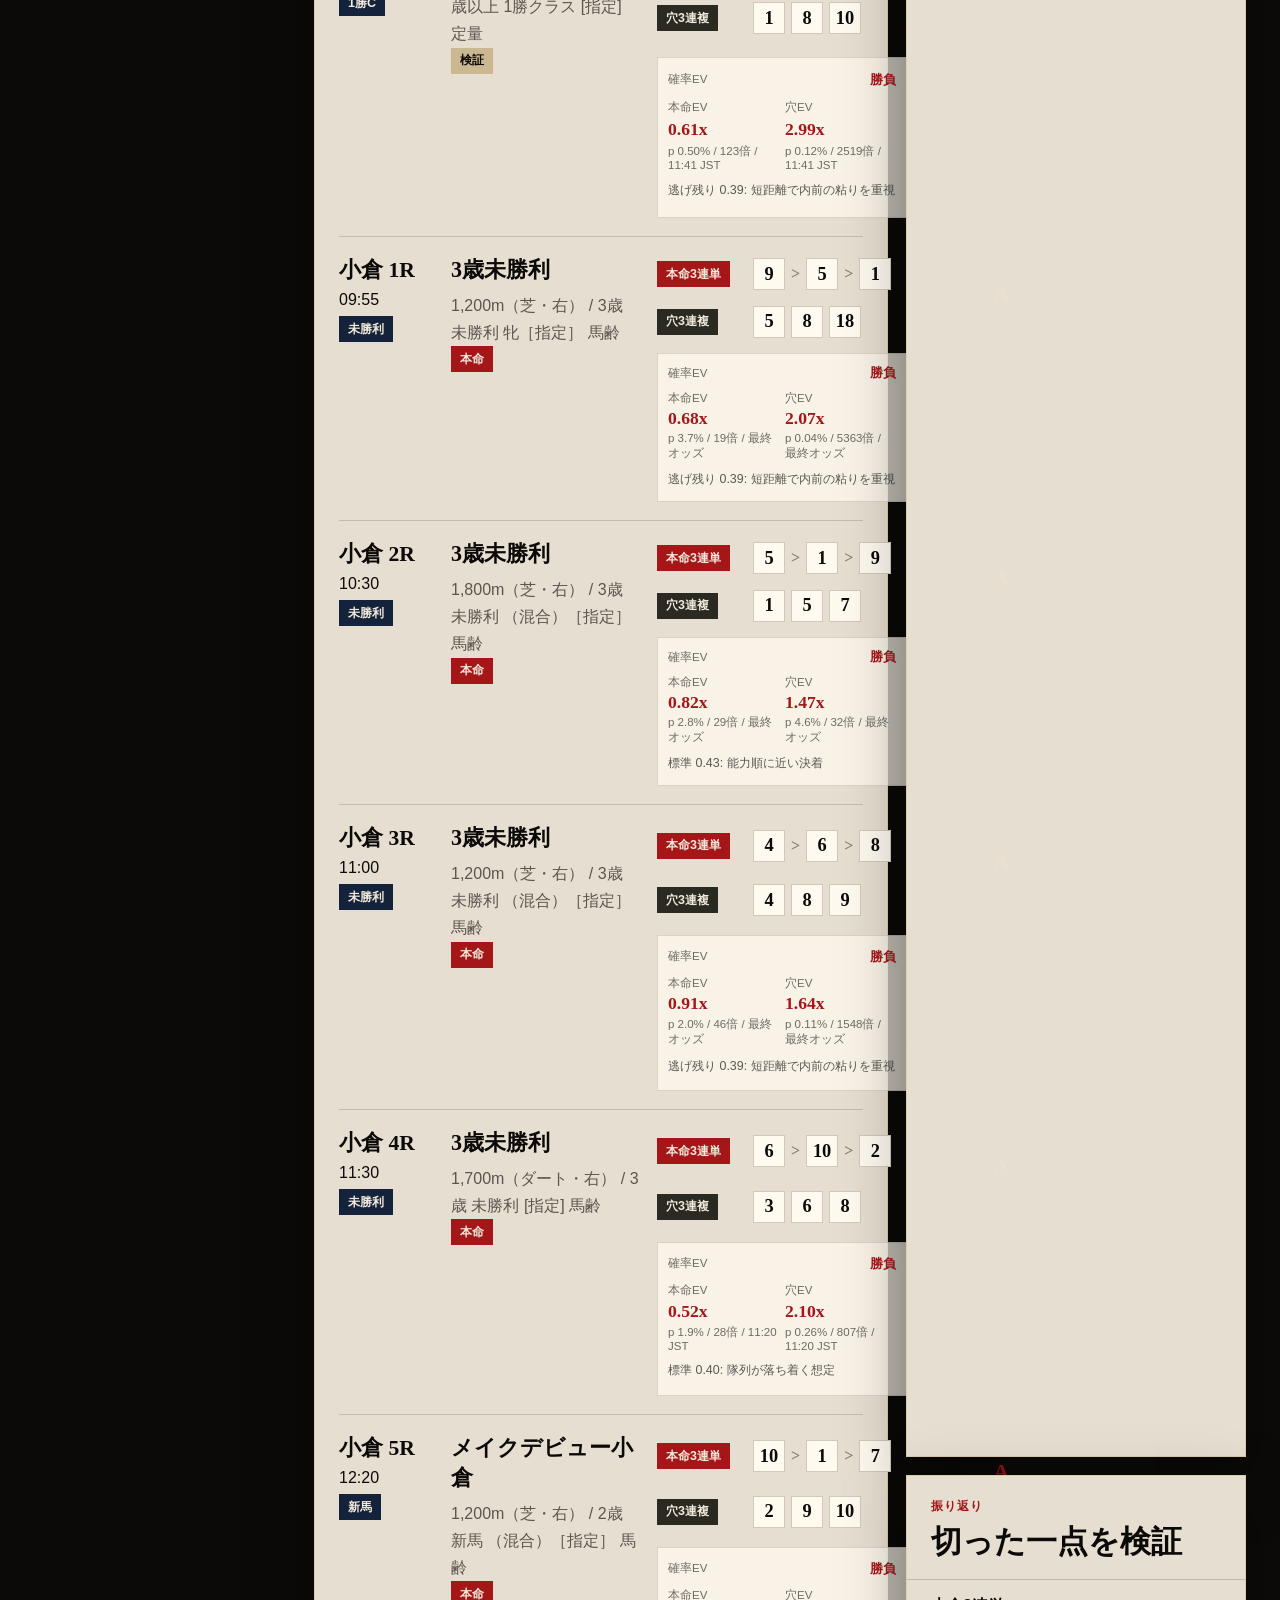
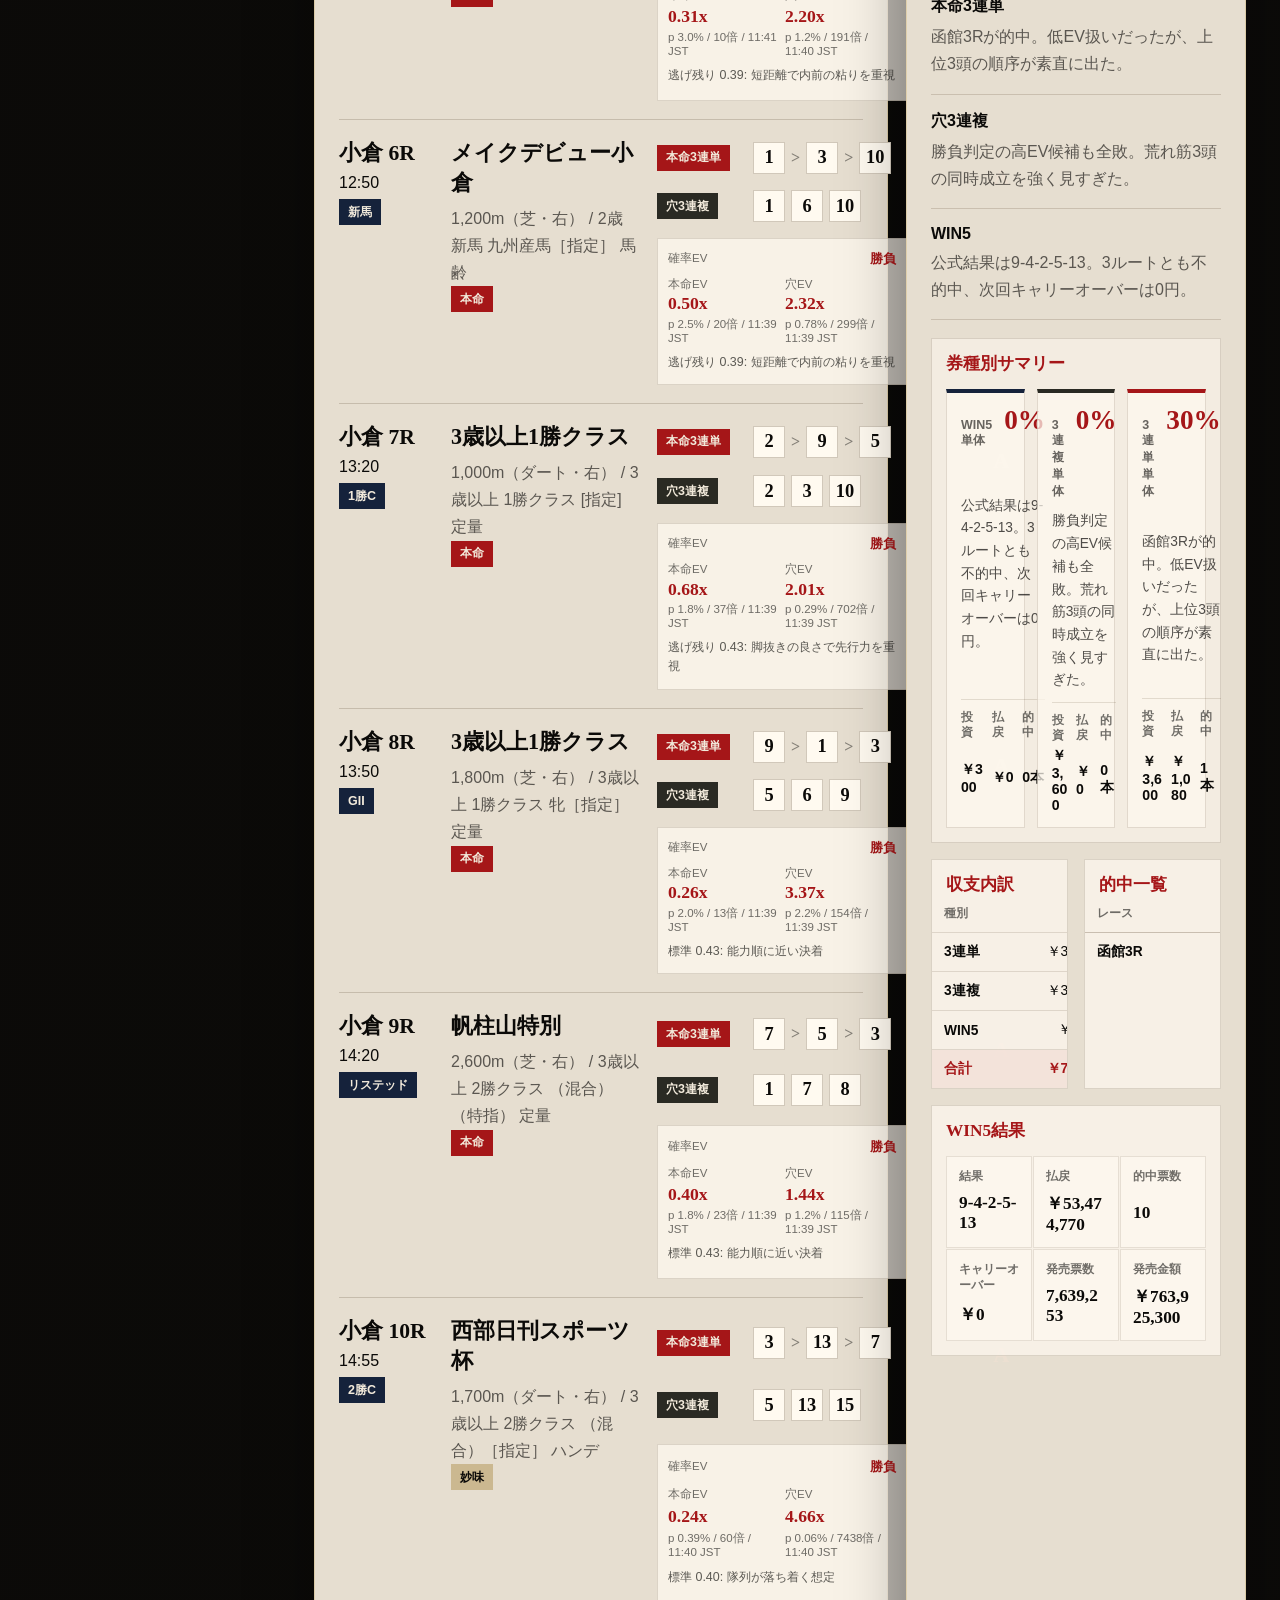
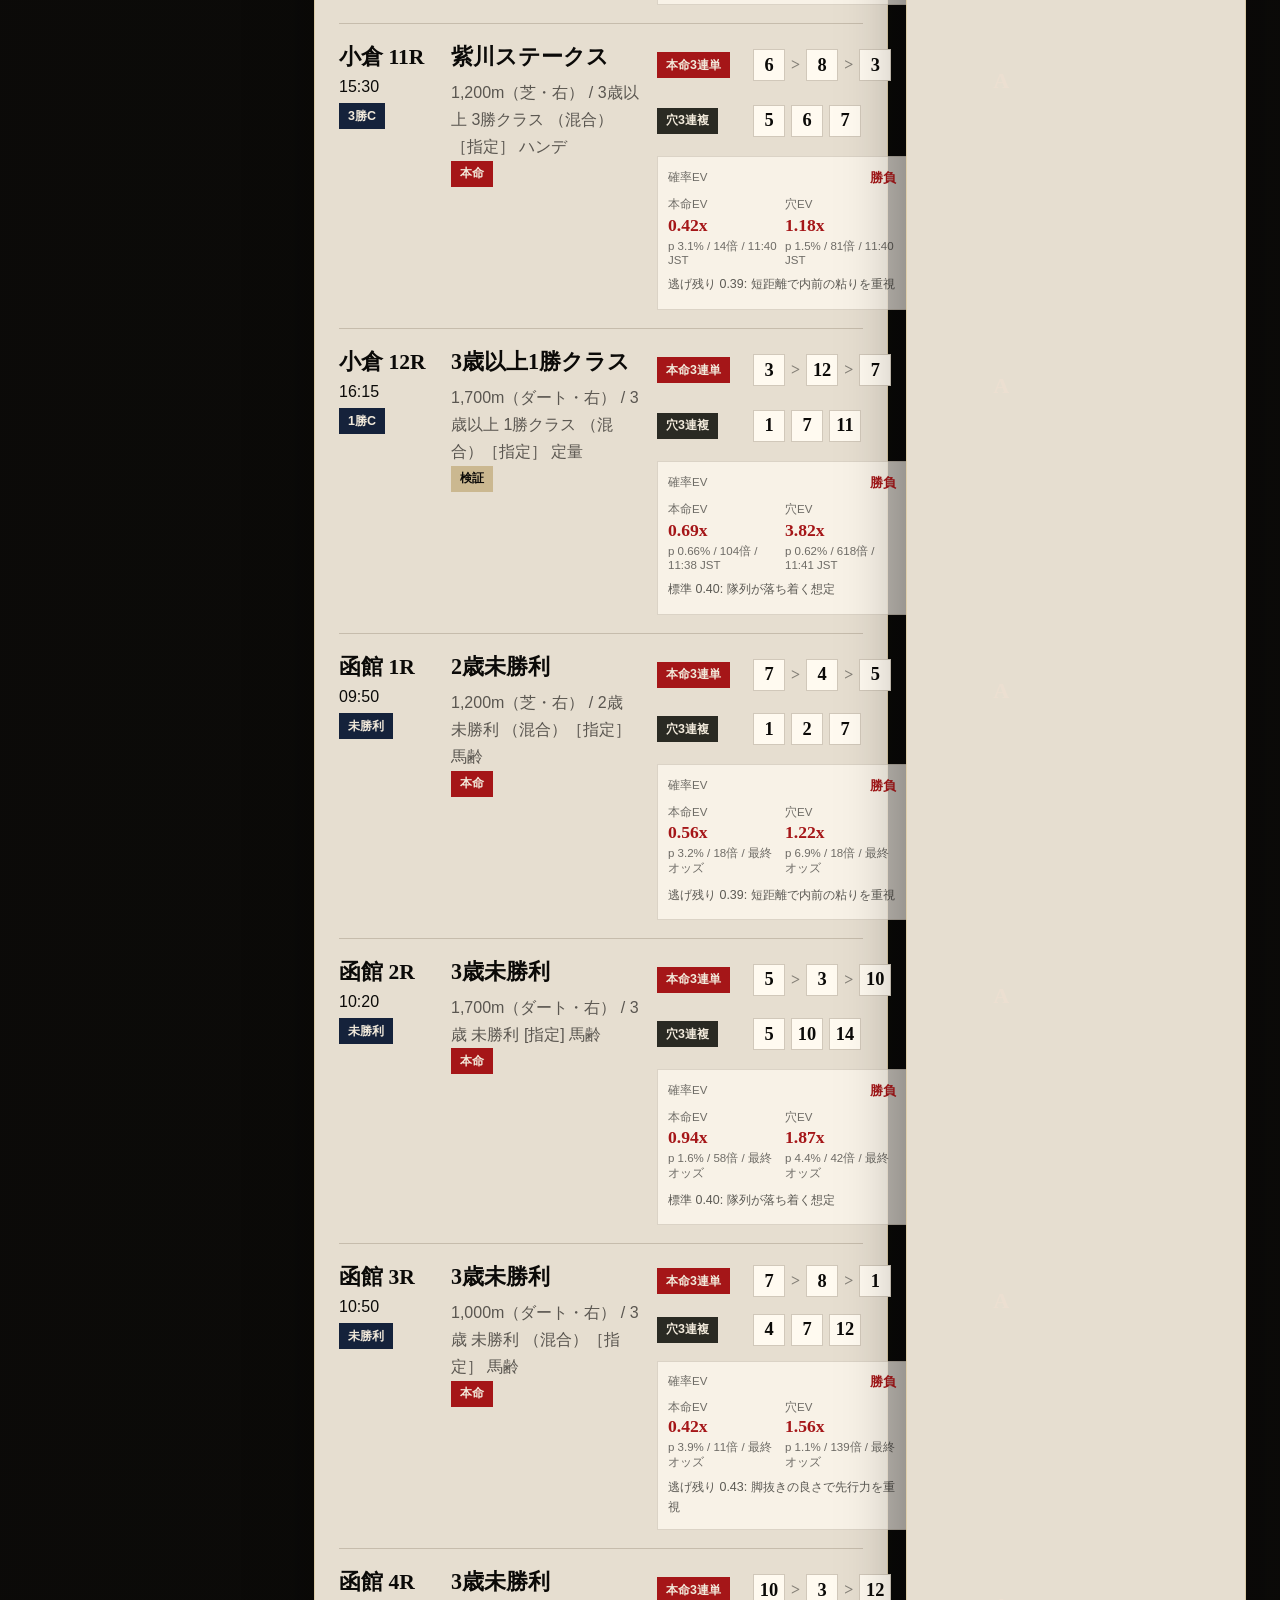
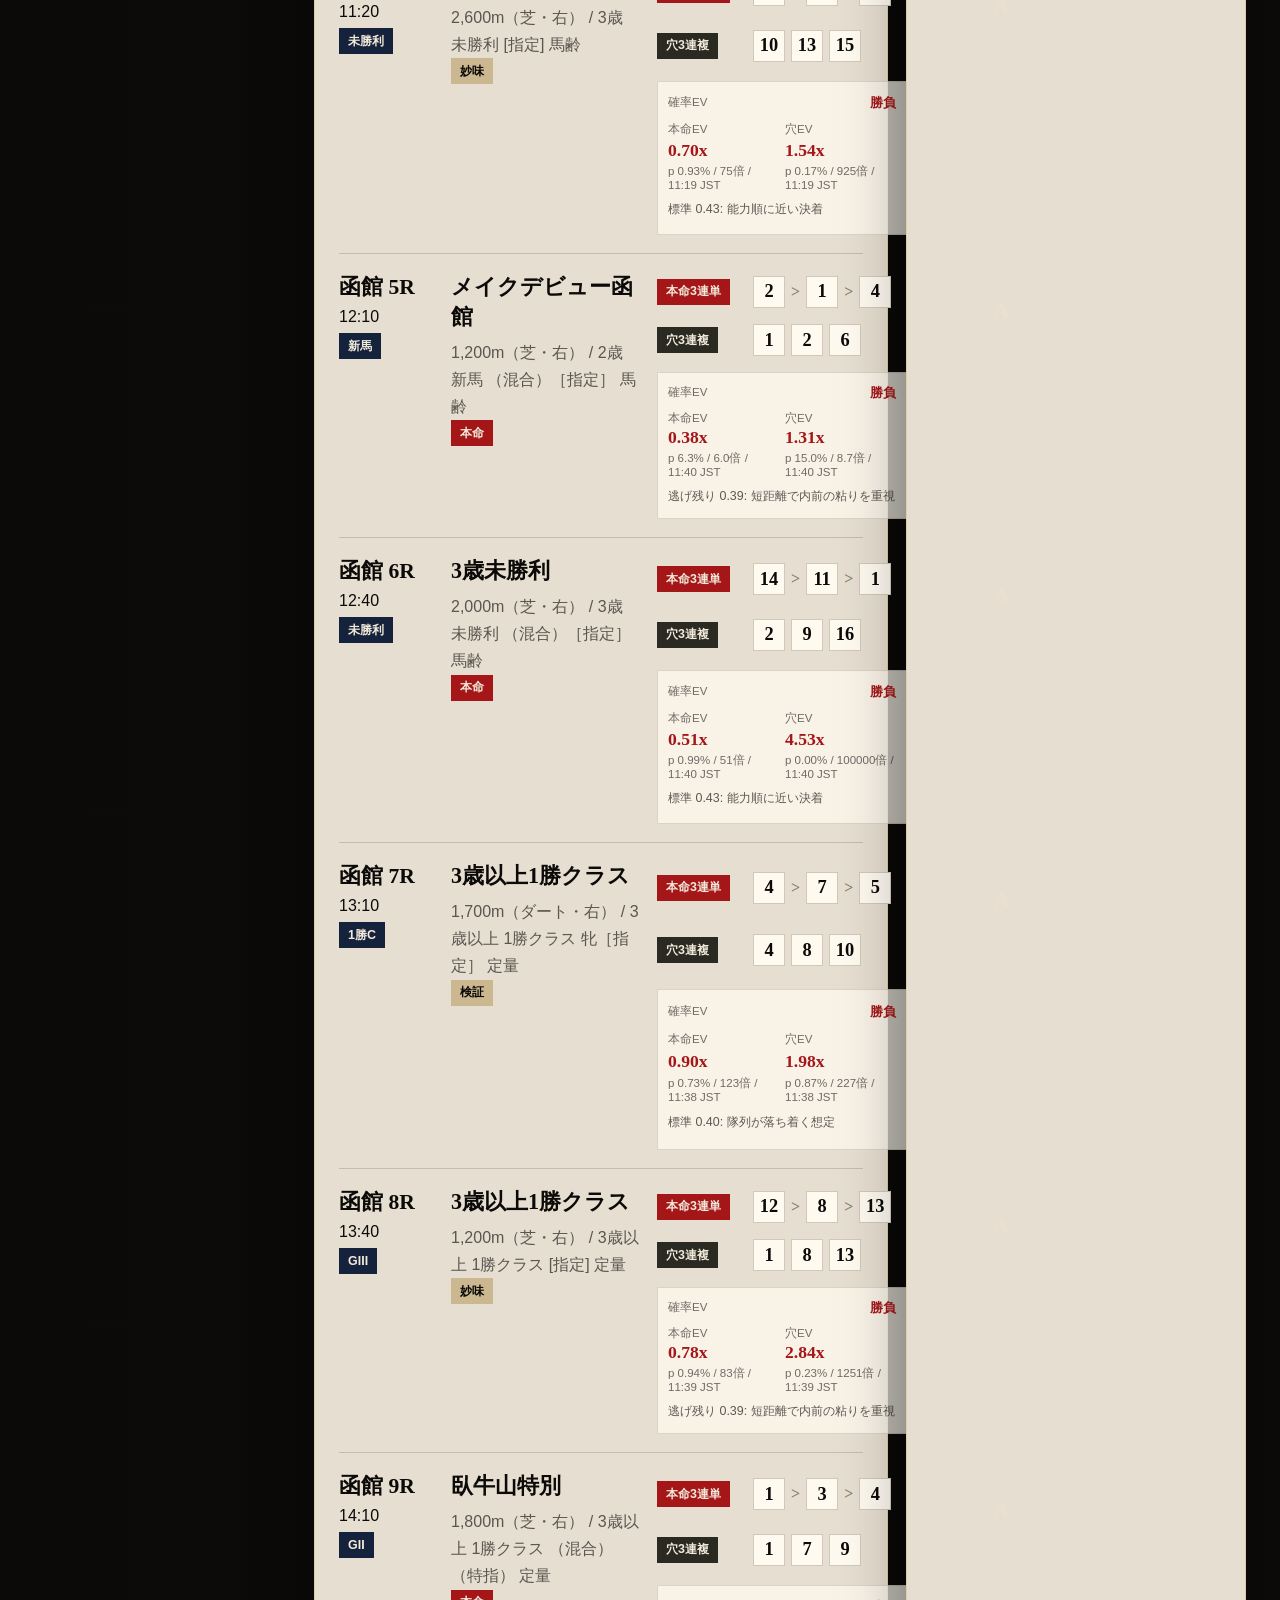
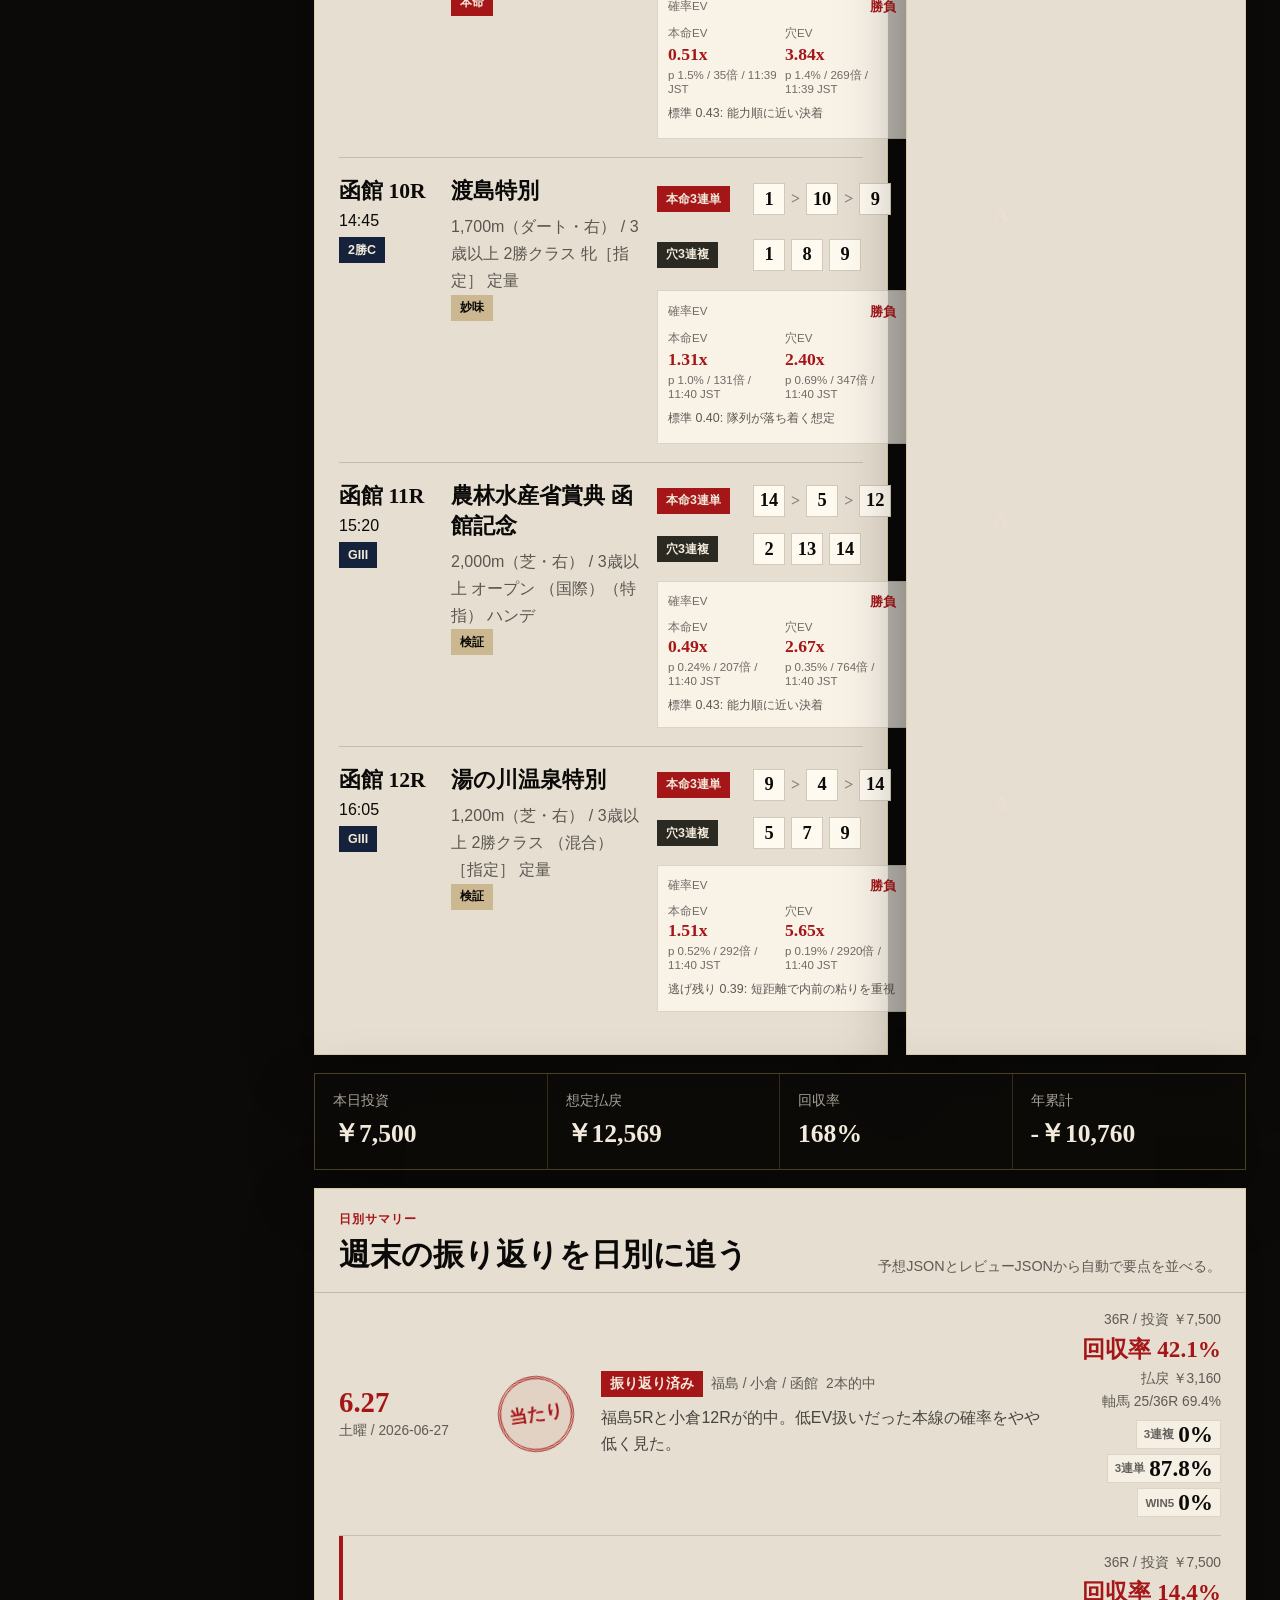
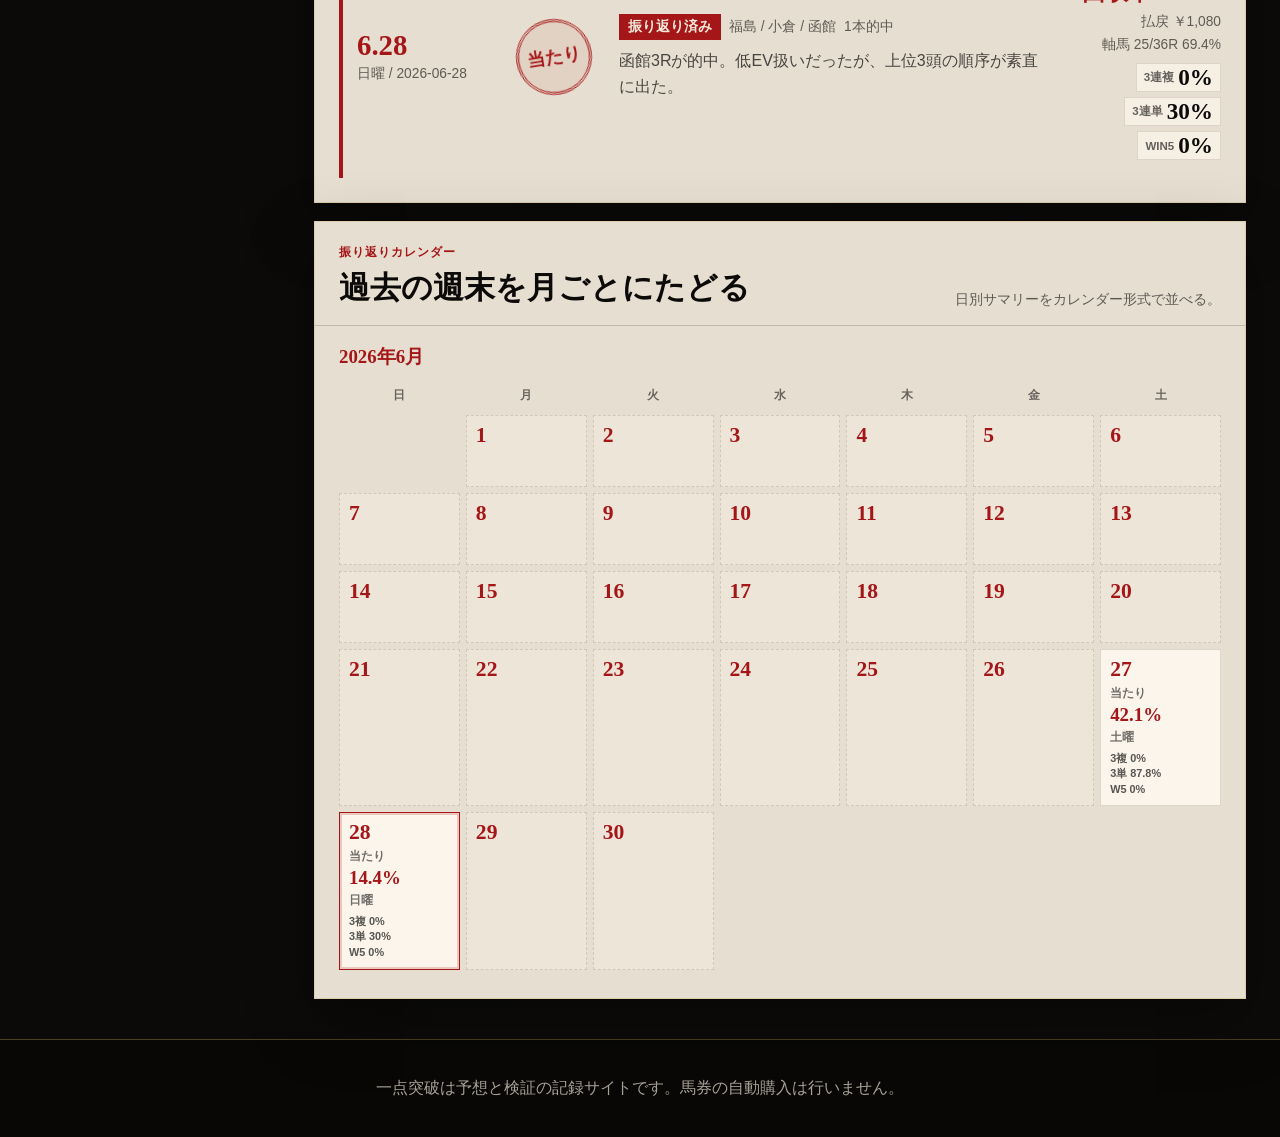
==== commit a51b4fb0: "Add sitemap and favicon" ====
--- a/index.html
+++ b/index.html
@@ -3,8 +3,9 @@
   <head>
     <meta charset="utf-8">
     <meta name="viewport" content="width=device-width, initial-scale=1">
-    <meta name="description" content="一点突破 - 本命3連単1点と穴3連複1点、WIN5で勝負する競馬予想サイト。">
+    <meta name="description" content="一点突破 - 本命3連単1点と同じ3頭の3連複1点、WIN5で勝負する競馬予想サイト。">
     <title>一点突破 | 競馬予想</title>
+    <link rel="icon" href="assets/img/favicon.svg" type="image/svg+xml">
     <link rel="stylesheet" href="assets/styles.css?v=20260629-axis">
   </head>
   <body>
@@ -41,7 +42,7 @@
         <div class="rule-block">
           <span>買い目原則</span>
           <strong>1R 200円</strong>
-          <p>本命3連単1点 + 穴3連複1点。迷ったら切る。</p>
+          <p>本命3連単1点 + 同一3頭3連複1点。迷ったら切る。</p>
         </div>
       </aside>
 
@@ -118,7 +119,7 @@
           <div class="panel-heading">
             <div>
               <p class="section-label">全レース買い目</p>
-              <h2>本命3連単と穴3連複</h2>
+              <h2>本命3連単と同一3頭3連複</h2>
             </div>
               <p class="panel-note">各レース2点、1R 200円。公開後はJSON差し替えで更新。</p>
           </div>
--- a/assets/styles.css
+++ b/assets/styles.css
@@ -605,13 +605,14 @@
 
 .bet-line {
   display: grid;
-  grid-template-columns: 86px minmax(0, 1fr);
+  grid-template-columns: minmax(86px, max-content) minmax(0, 1fr);
   align-items: center;
   gap: 10px;
 }
 
 .bet-type {
   background: var(--red);
+  white-space: nowrap;
 }
 
 .bet-type.trio {
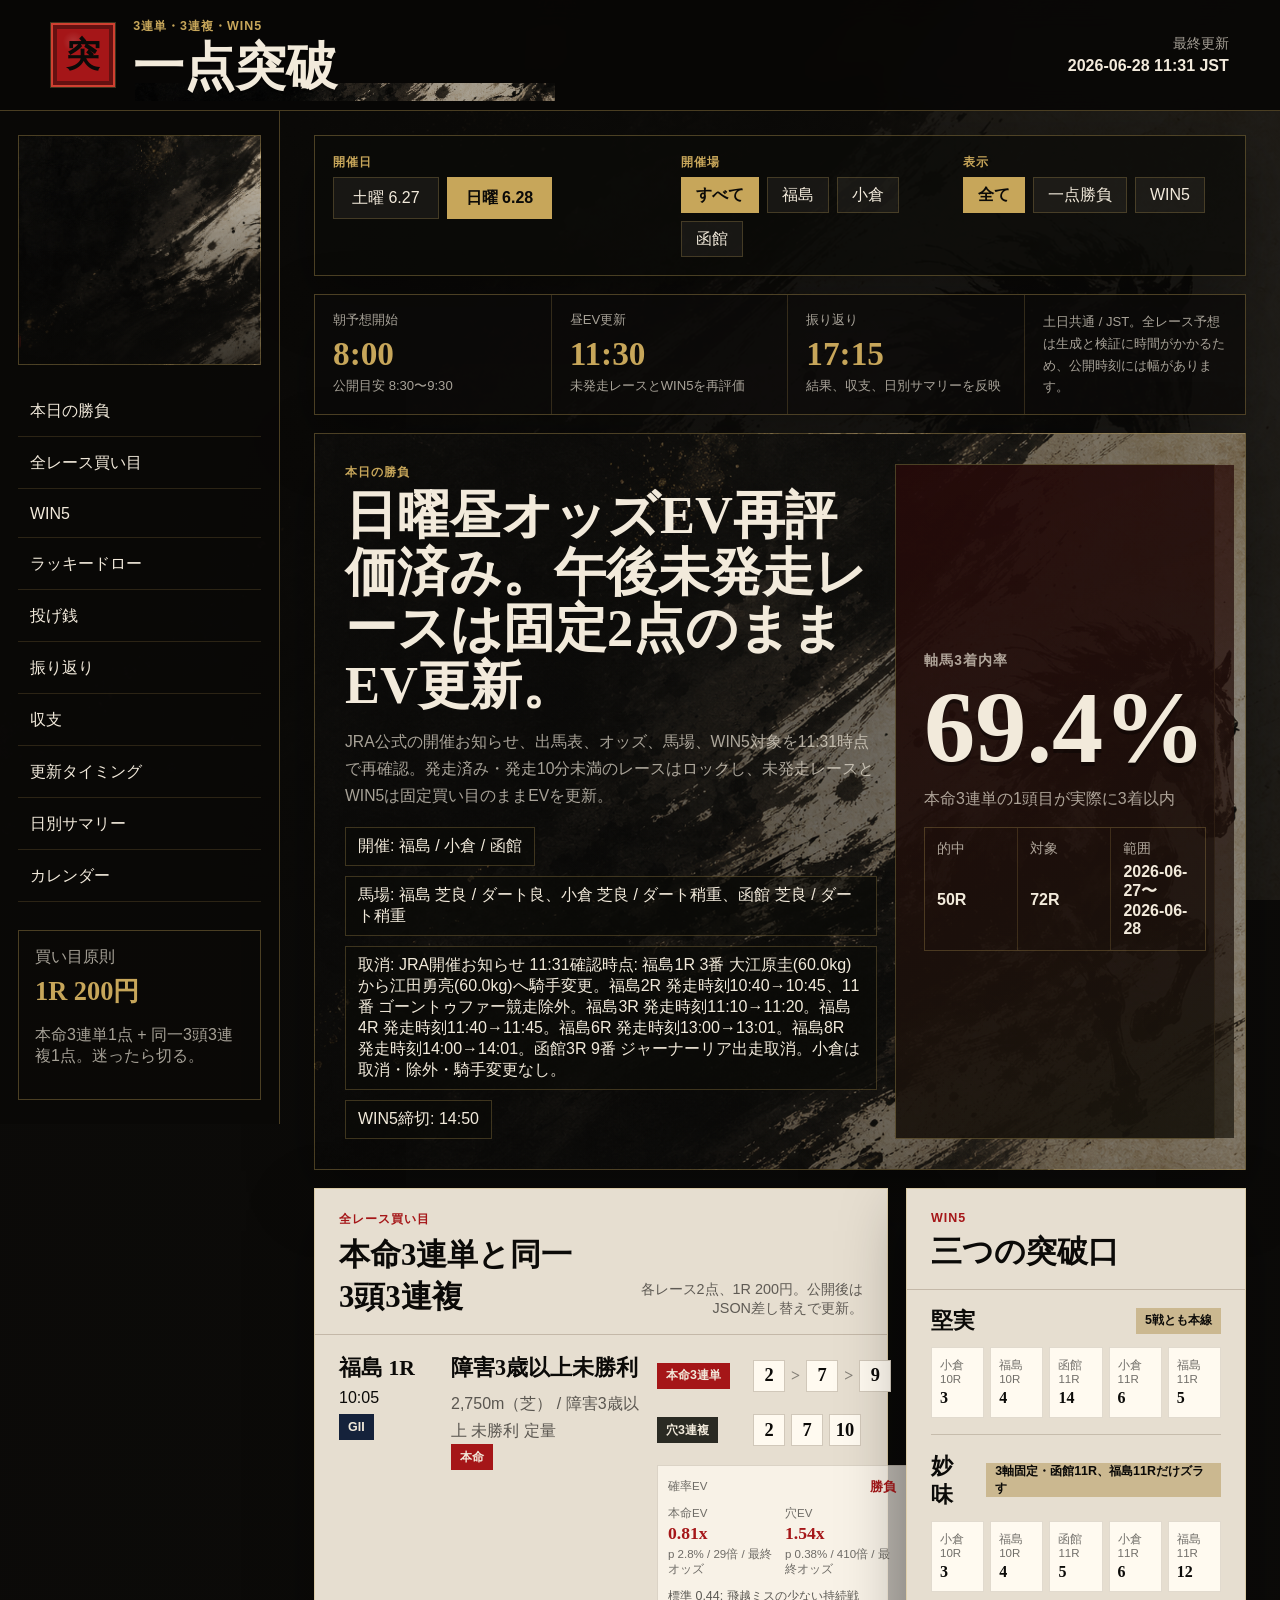
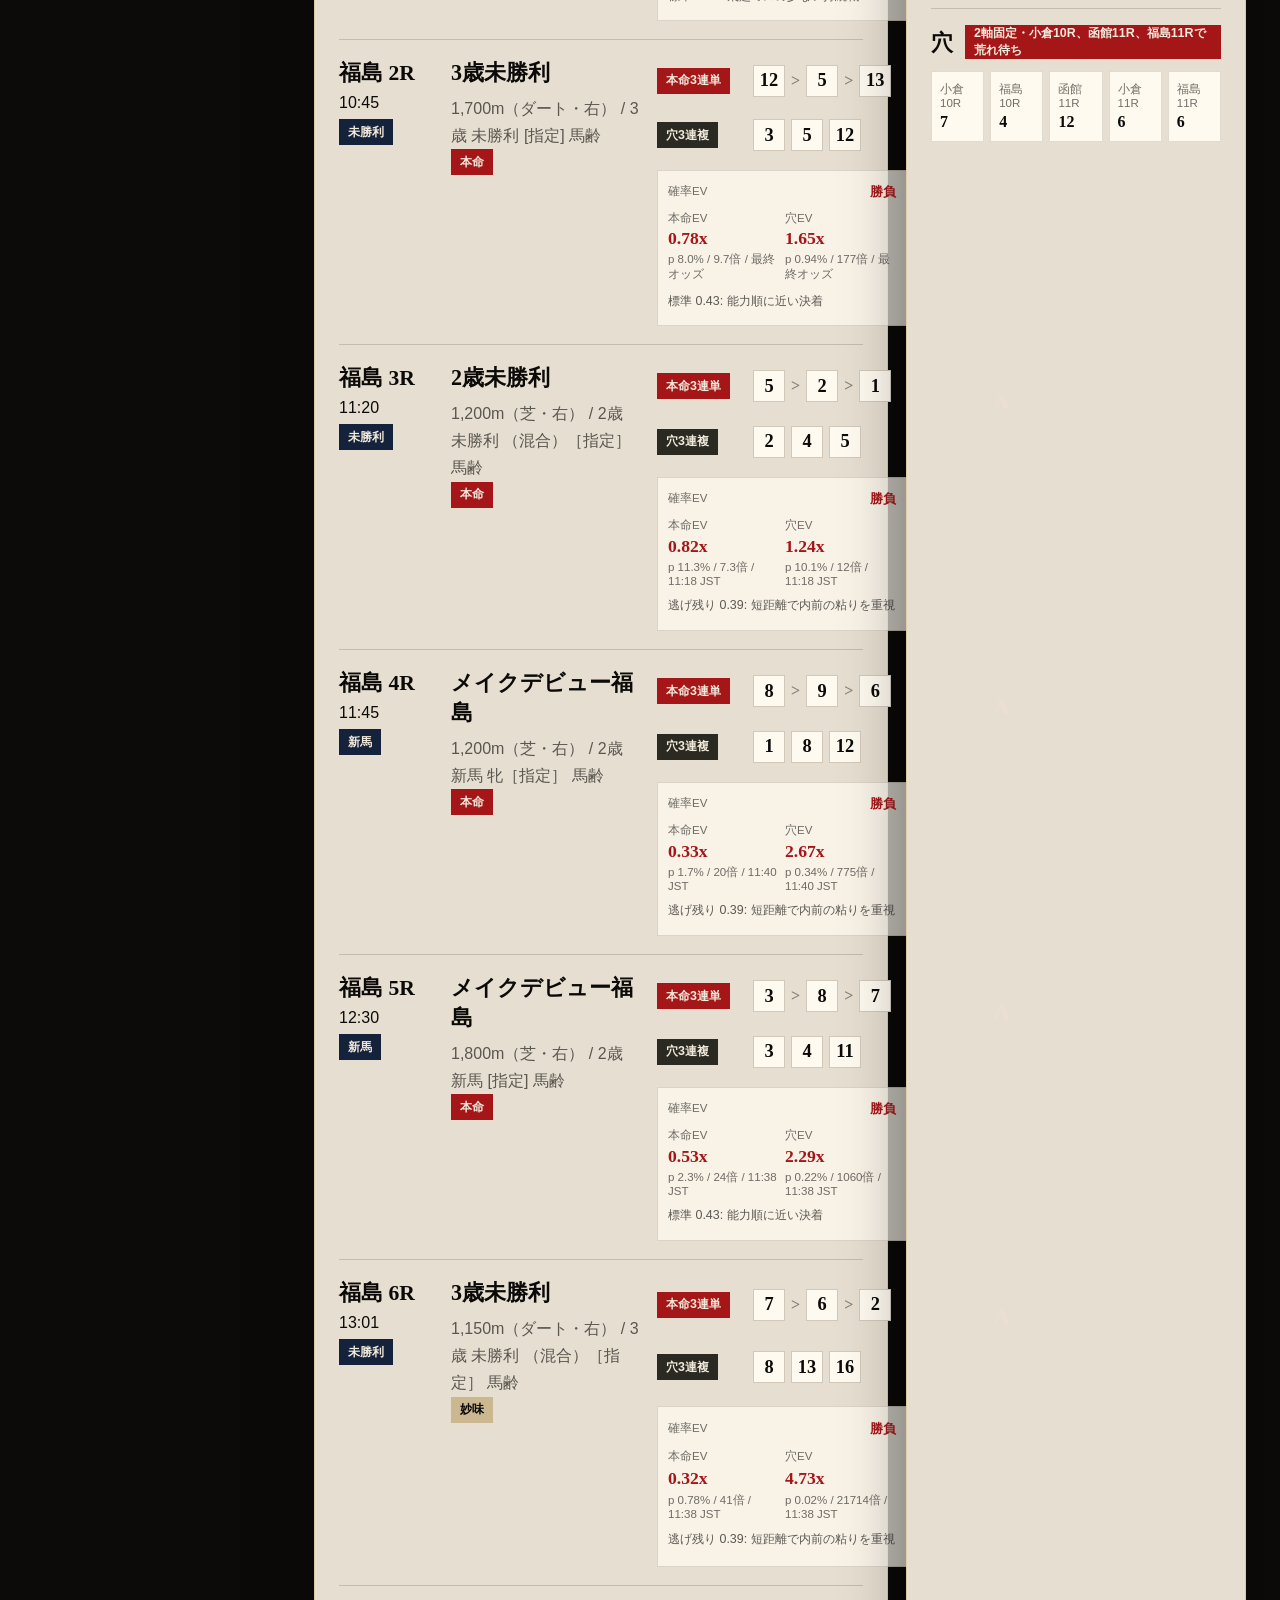
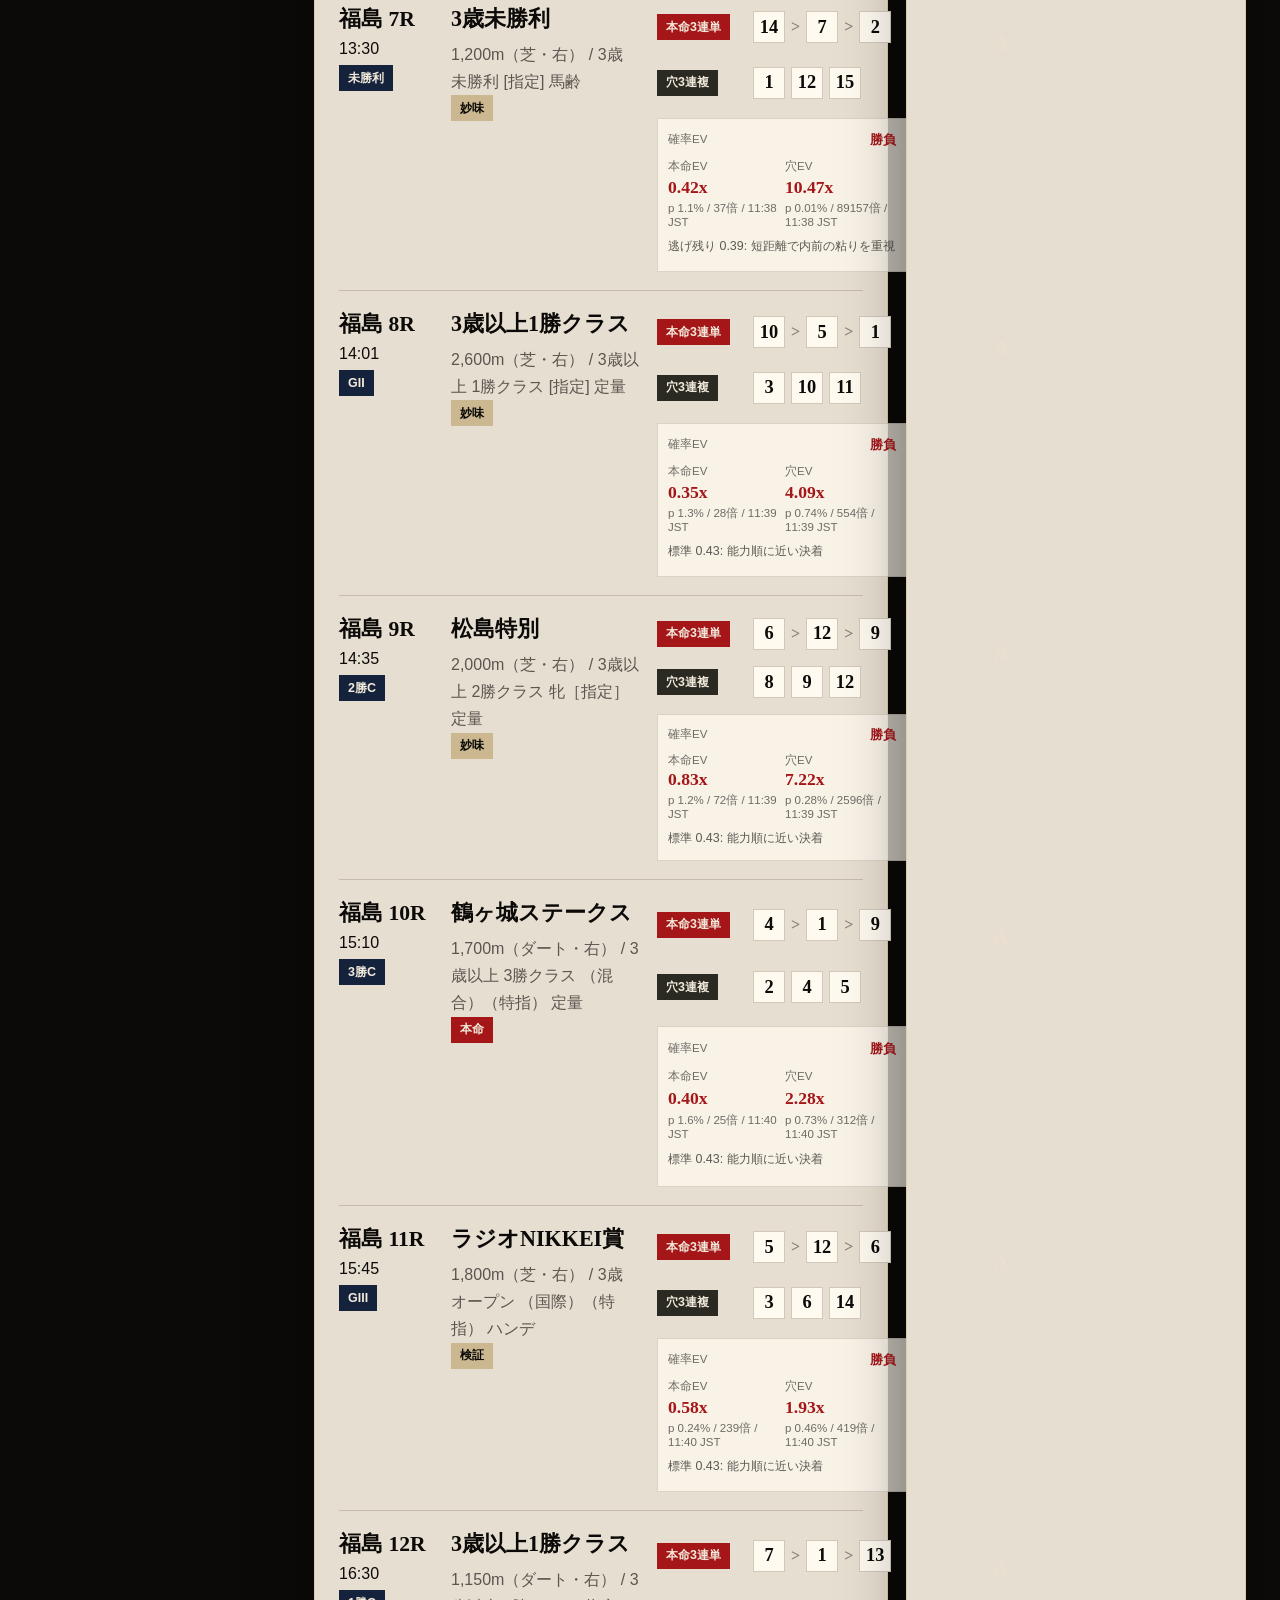
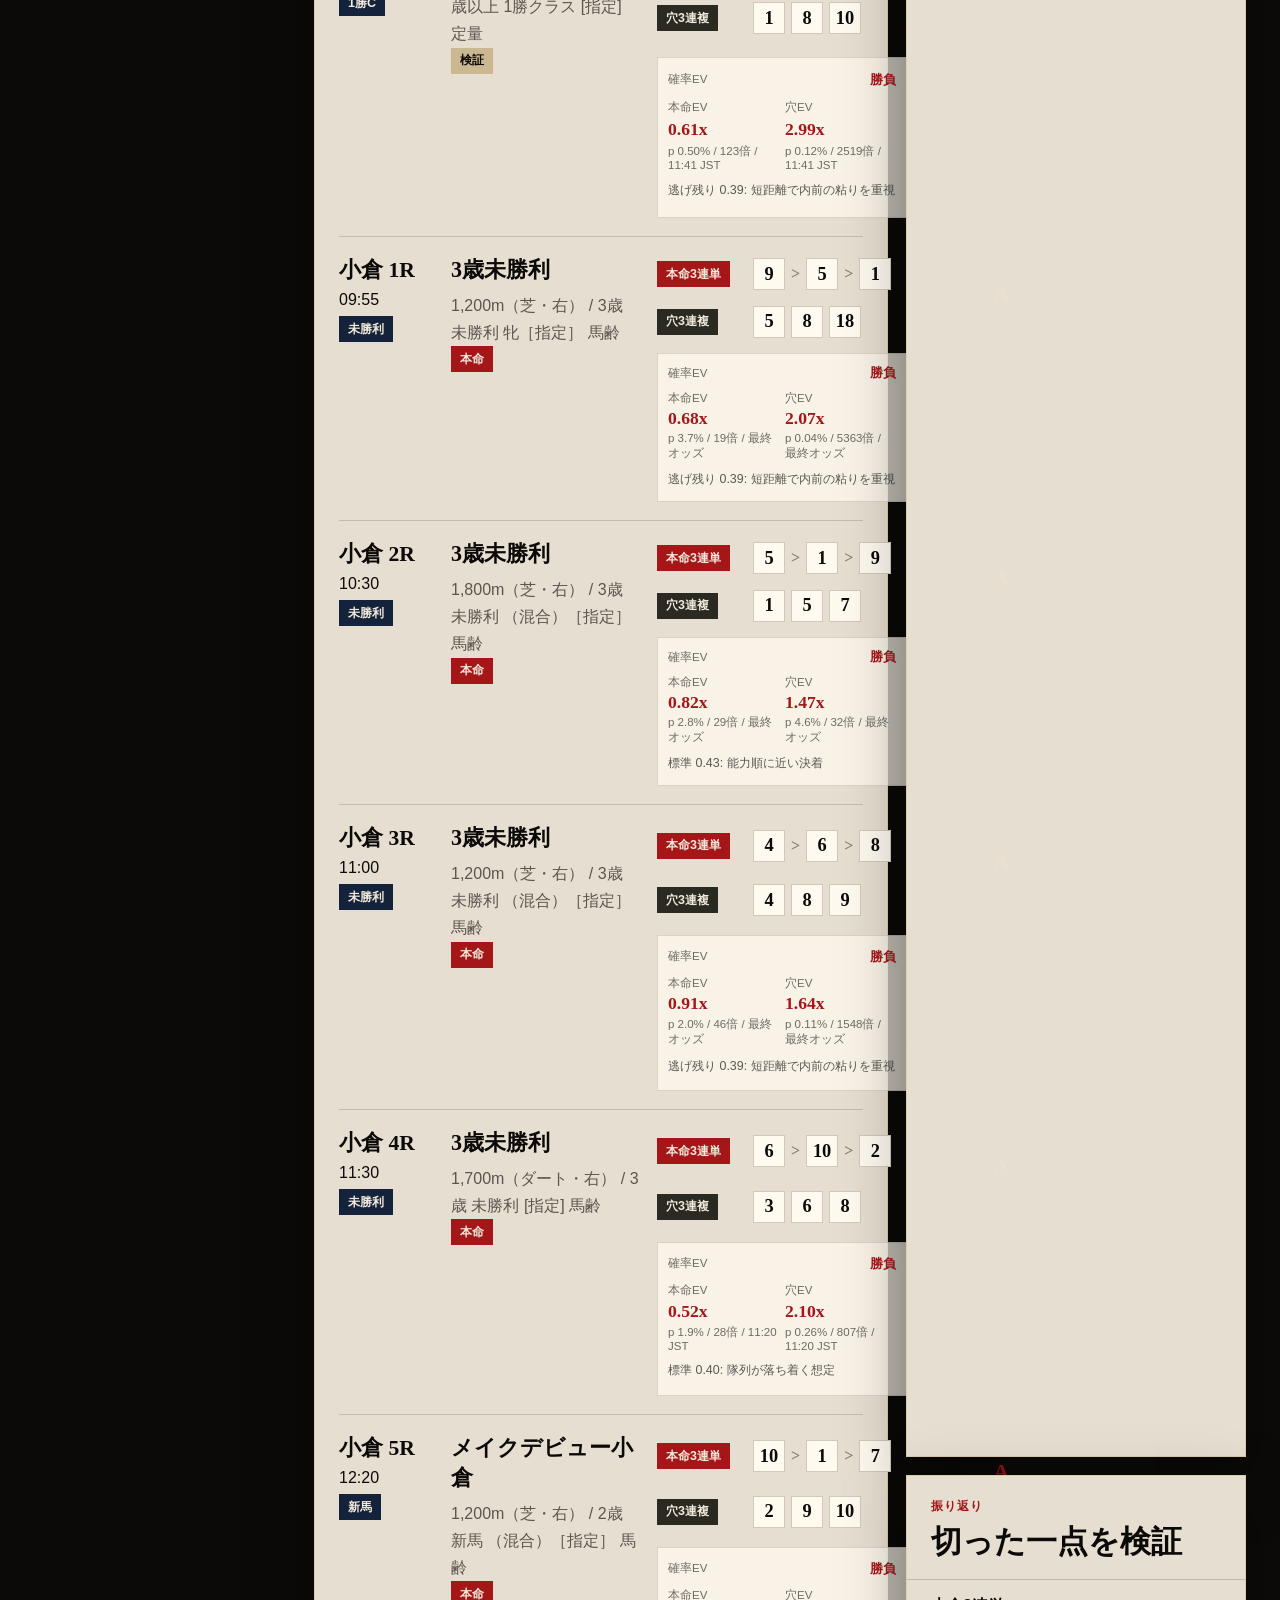
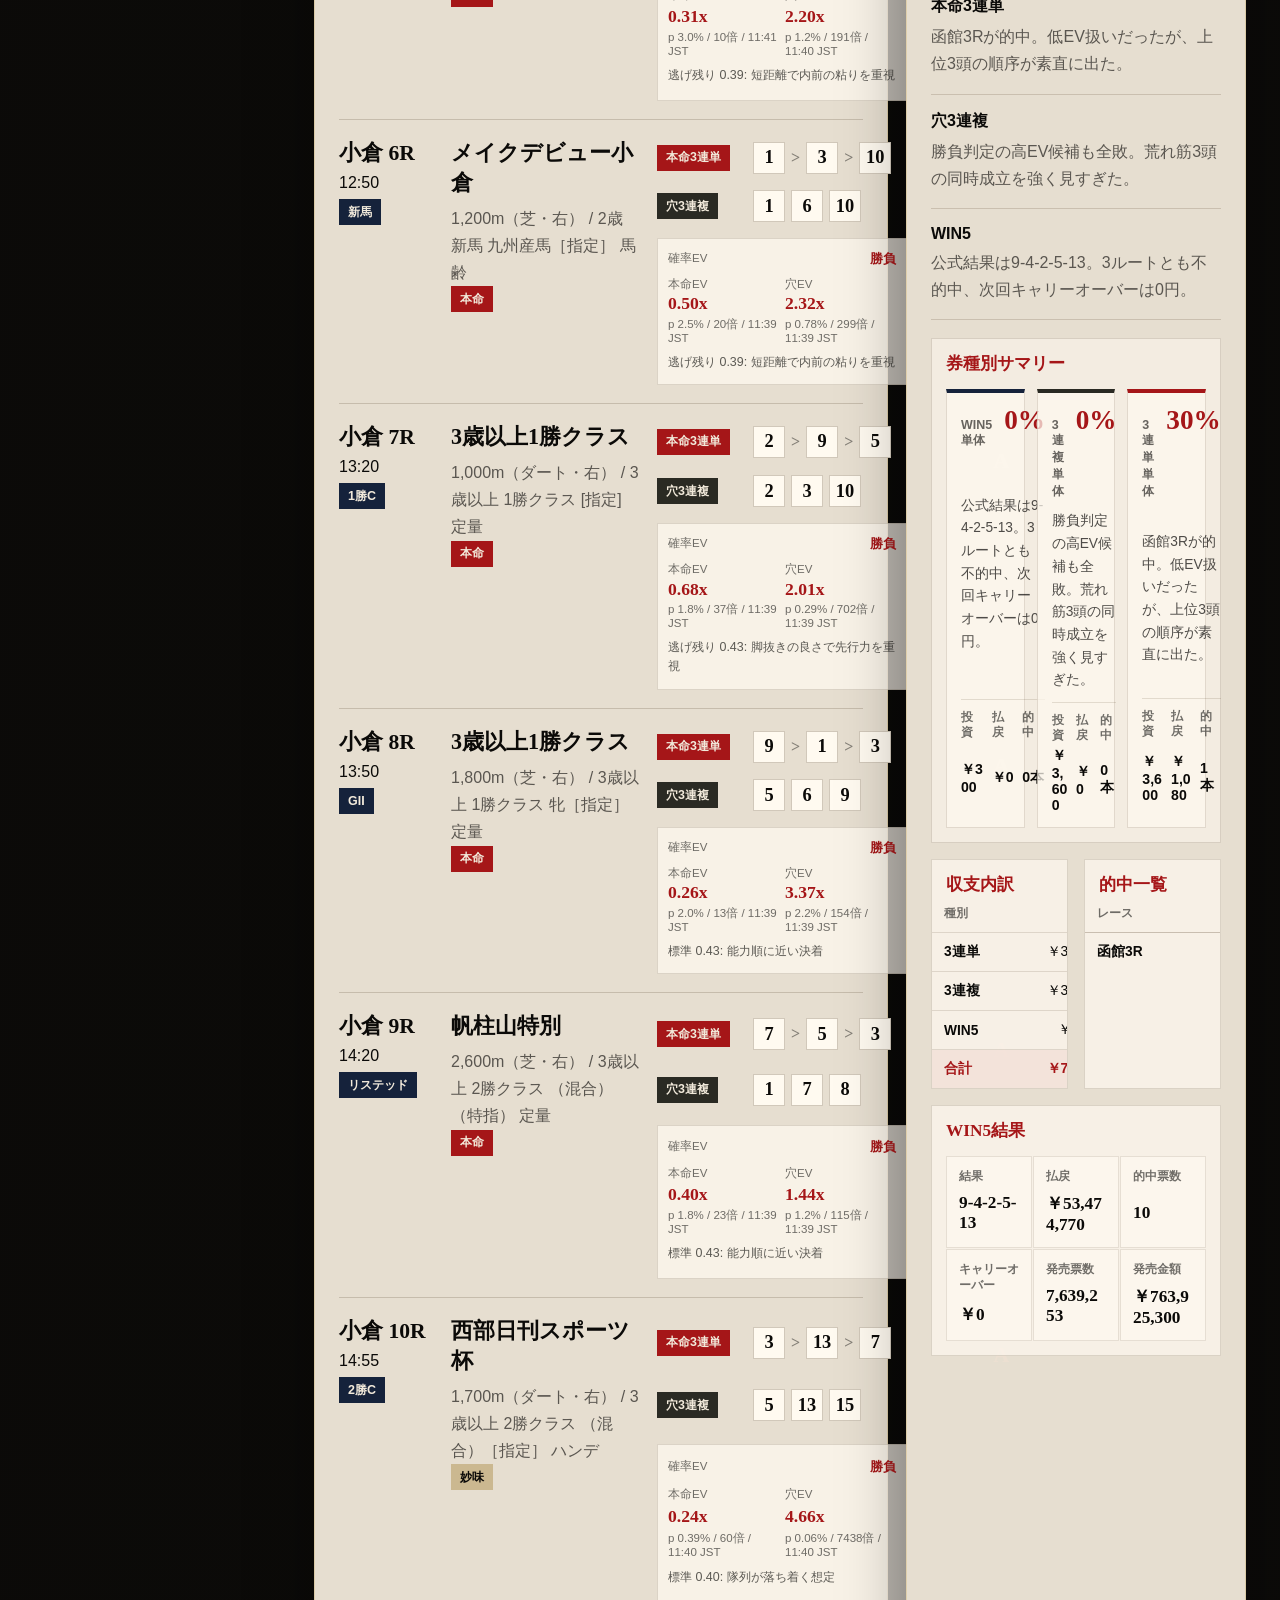
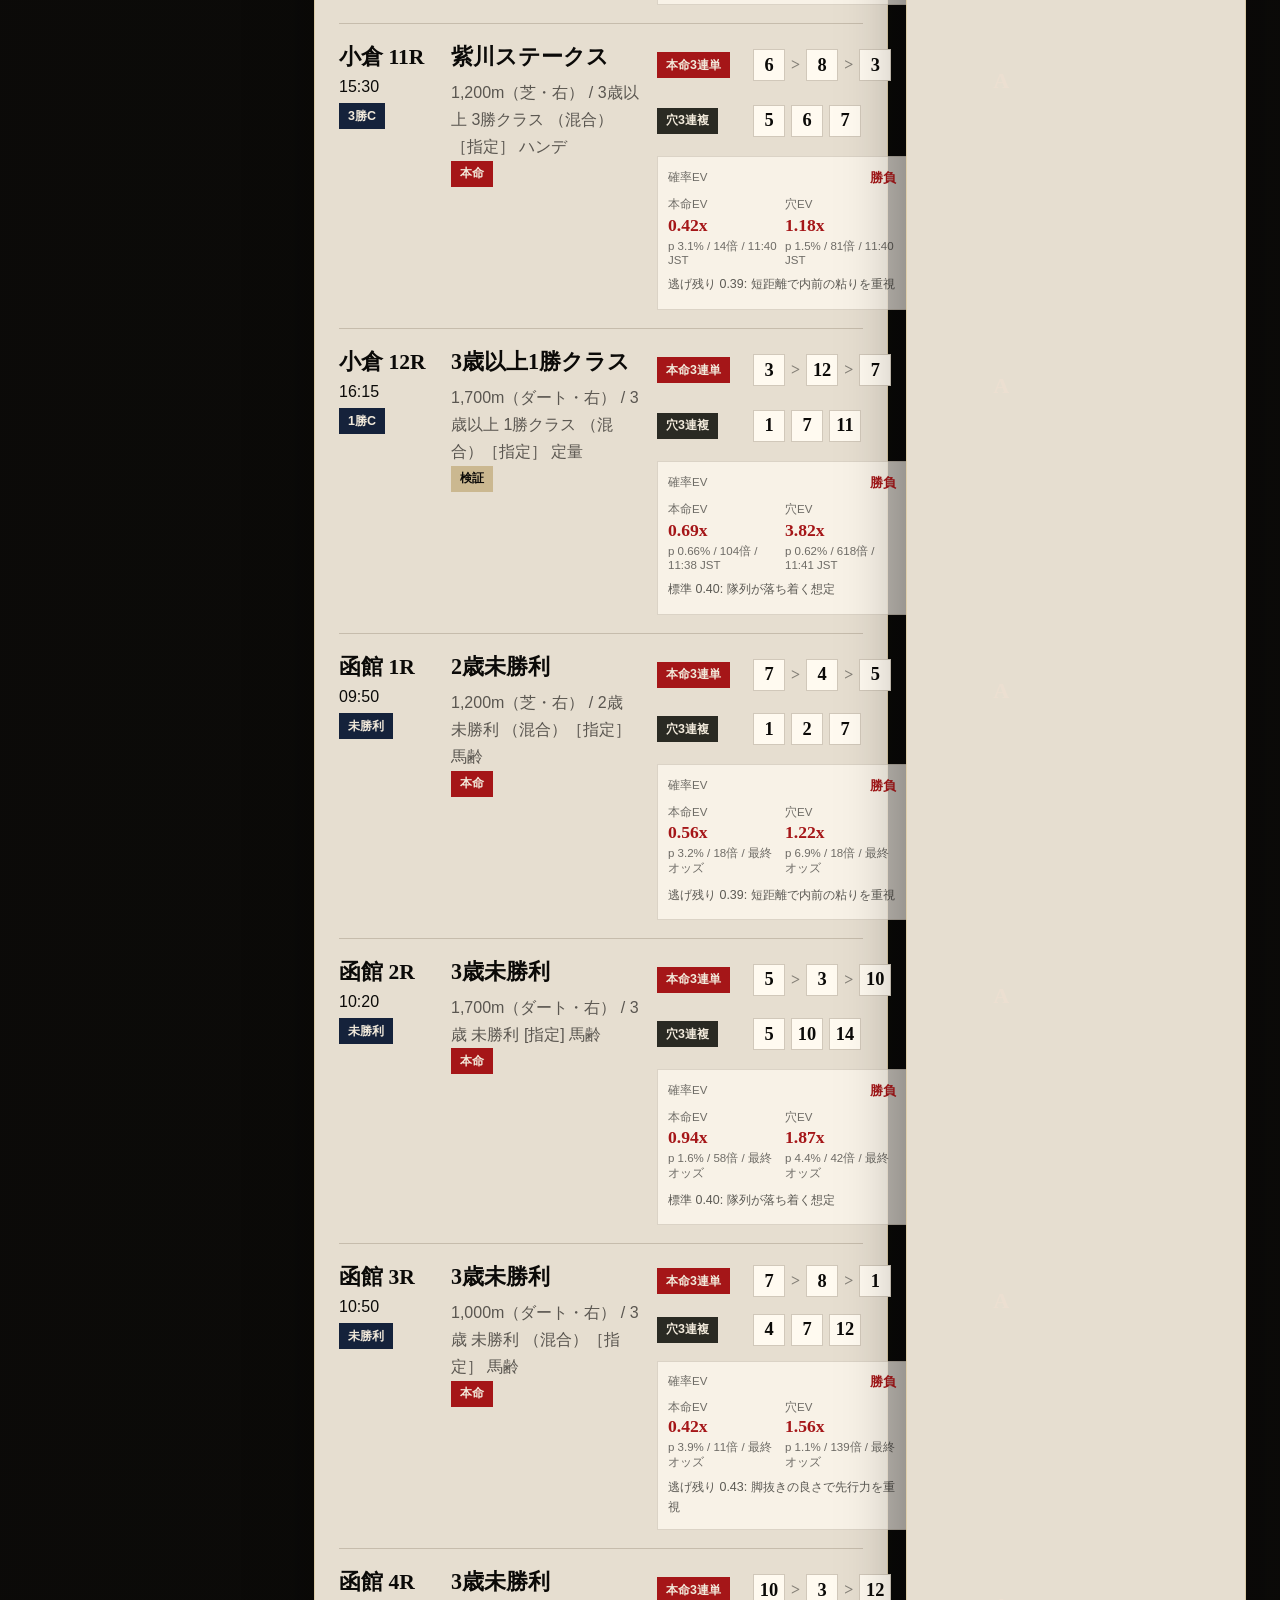
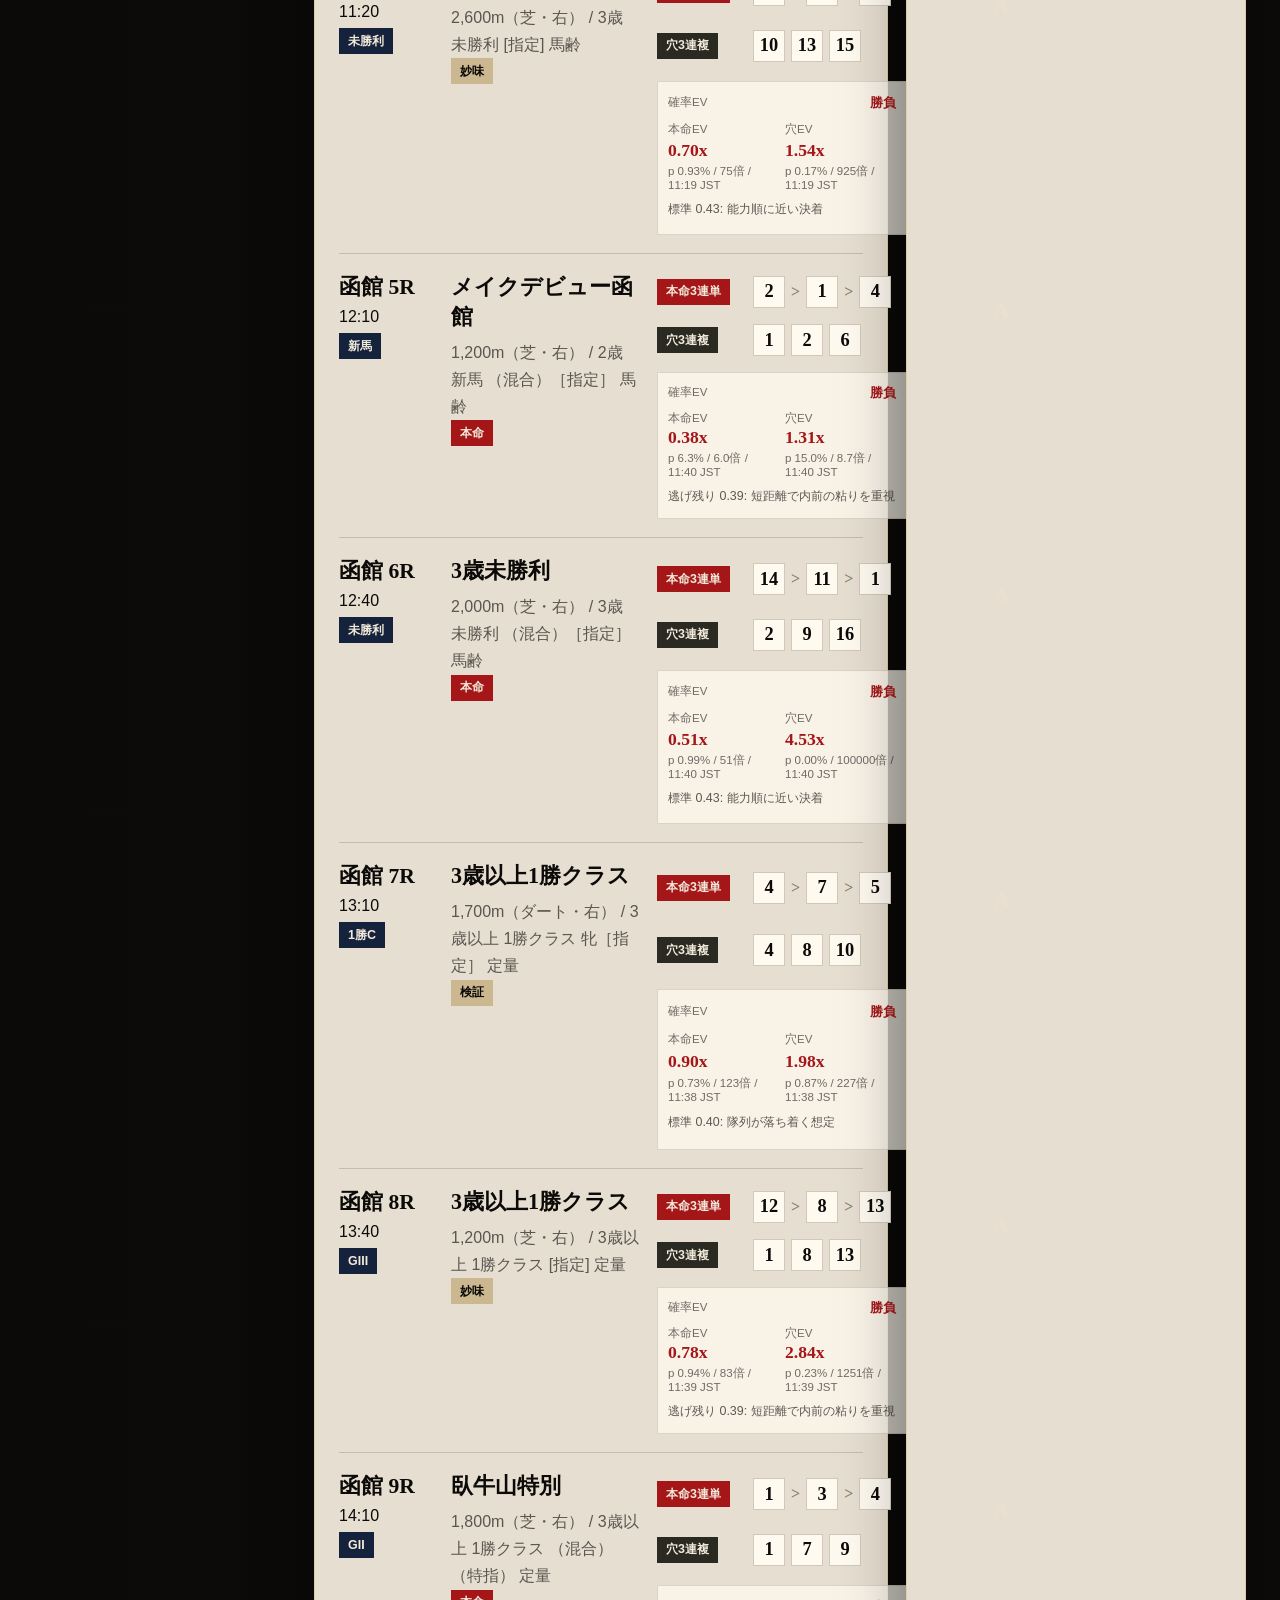
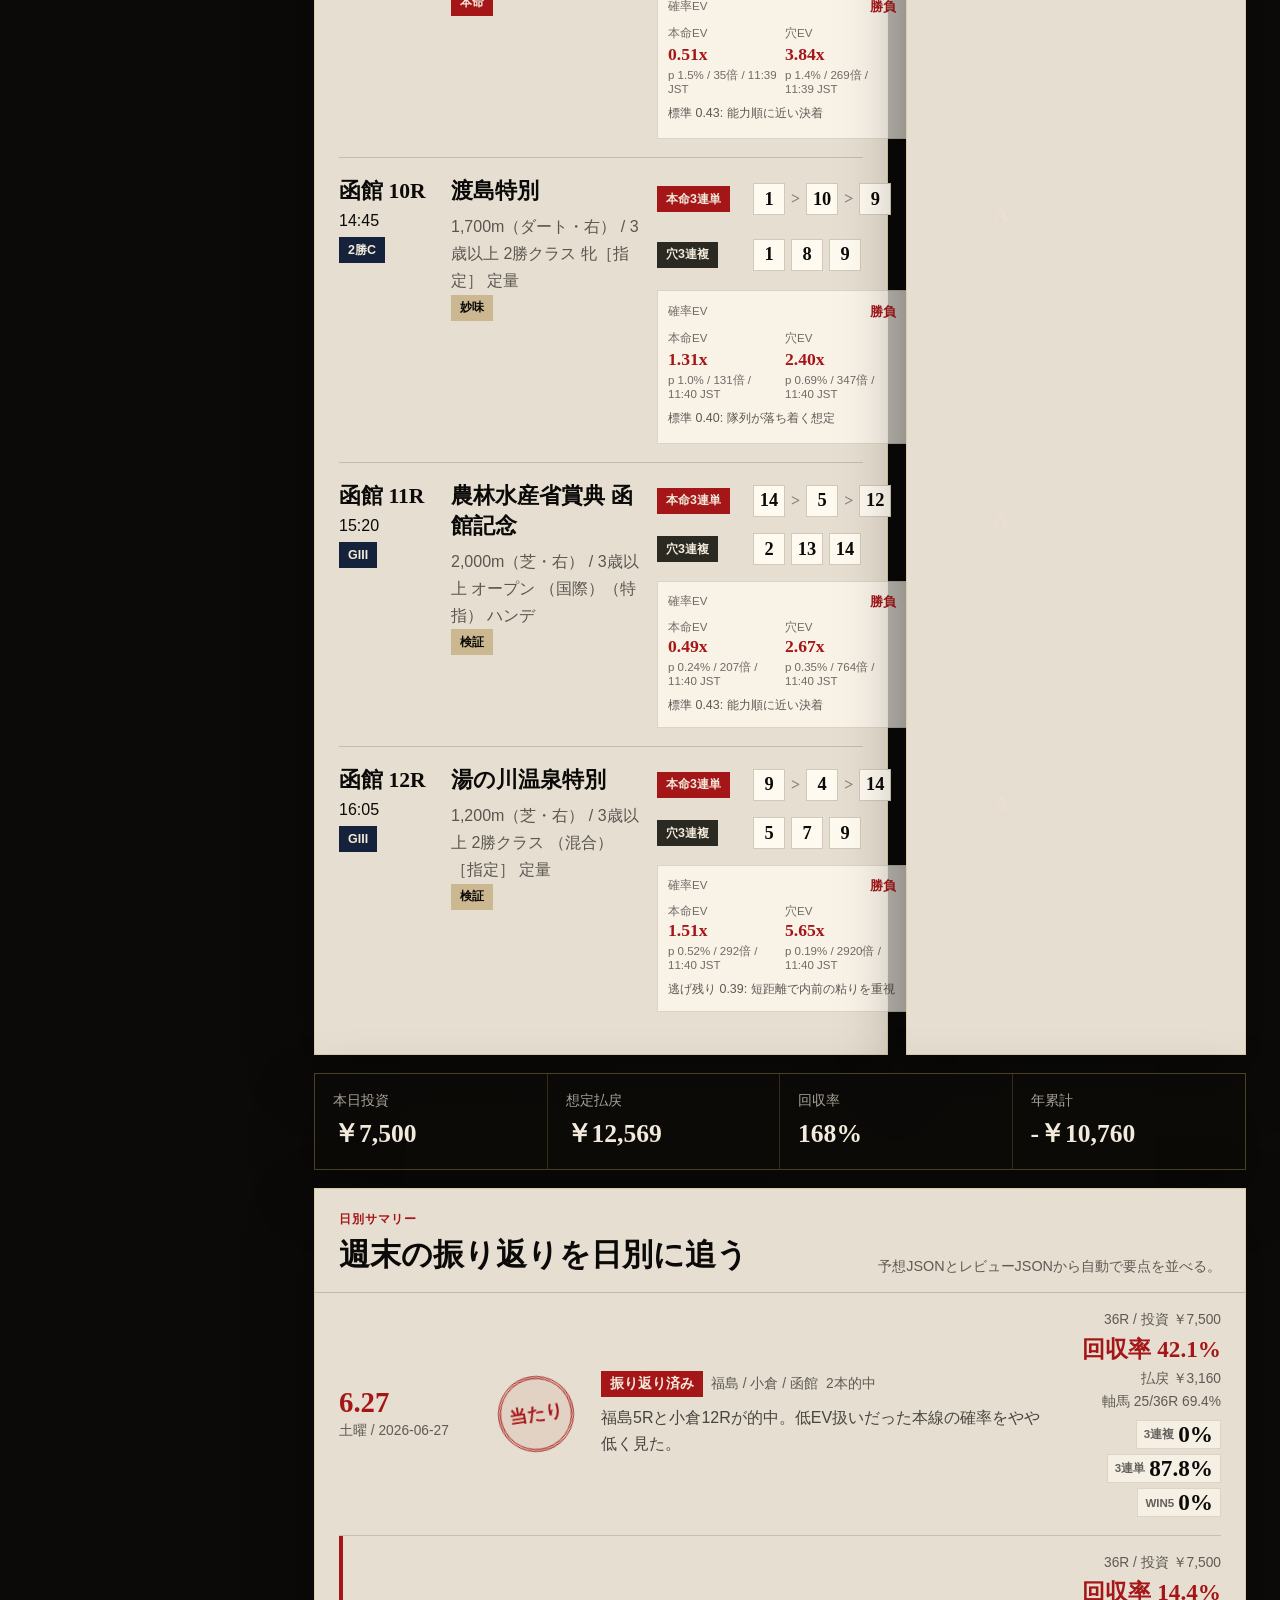
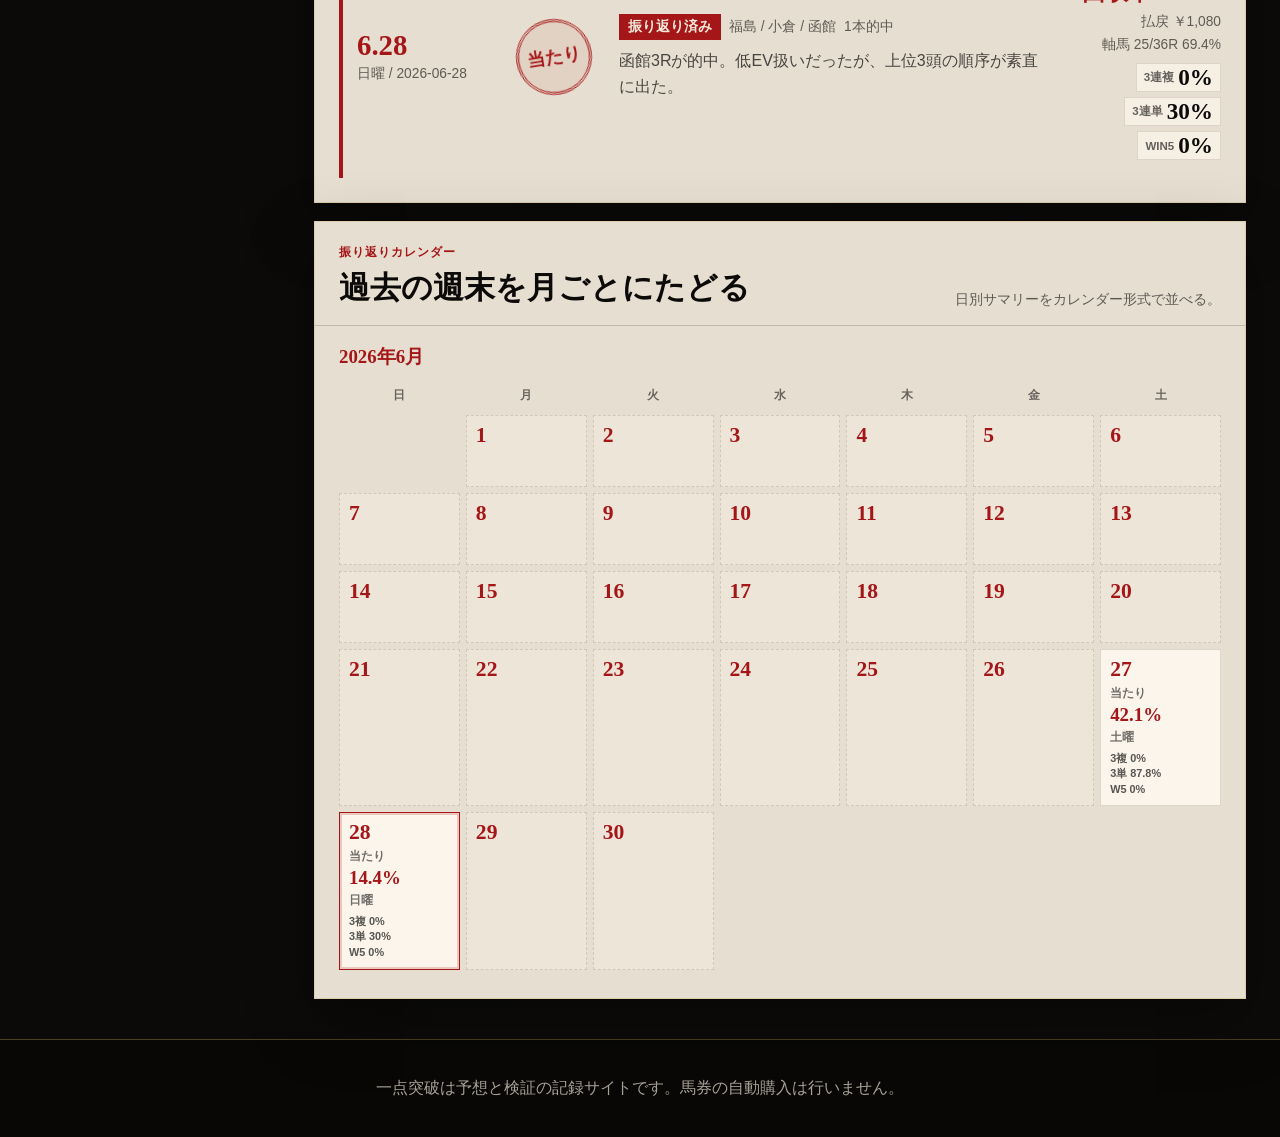
==== commit 46af89a5: "Add donation link to menu" ====
--- a/index.html
+++ b/index.html
@@ -5,7 +5,9 @@
     <meta name="viewport" content="width=device-width, initial-scale=1">
     <meta name="description" content="一点突破 - 本命3連単1点と同じ3頭の3連複1点、WIN5で勝負する競馬予想サイト。">
     <title>一点突破 | 競馬予想</title>
-    <link rel="icon" href="assets/img/favicon.svg" type="image/svg+xml">
+    <link rel="icon" href="favicon.ico?v=20260629-3" sizes="any">
+    <link rel="icon" href="assets/img/favicon-32.png?v=20260629-3" type="image/png" sizes="32x32">
+    <link rel="apple-touch-icon" href="assets/img/apple-touch-icon.png?v=20260629-3">
     <link rel="stylesheet" href="assets/styles.css?v=20260629-axis">
   </head>
   <body>
@@ -33,6 +35,7 @@
           <a href="#tickets">全レース買い目</a>
           <a href="#win5">WIN5</a>
           <a href="keiba-lucky-draw/">ラッキードロー</a>
+          <a href="https://oyakoya.booth.pm/items/8365558" target="_blank" rel="noopener noreferrer">投げ銭</a>
           <a href="#review">振り返り</a>
           <a href="#ledger">収支</a>
           <a href="#update-schedule">更新タイミング</a>
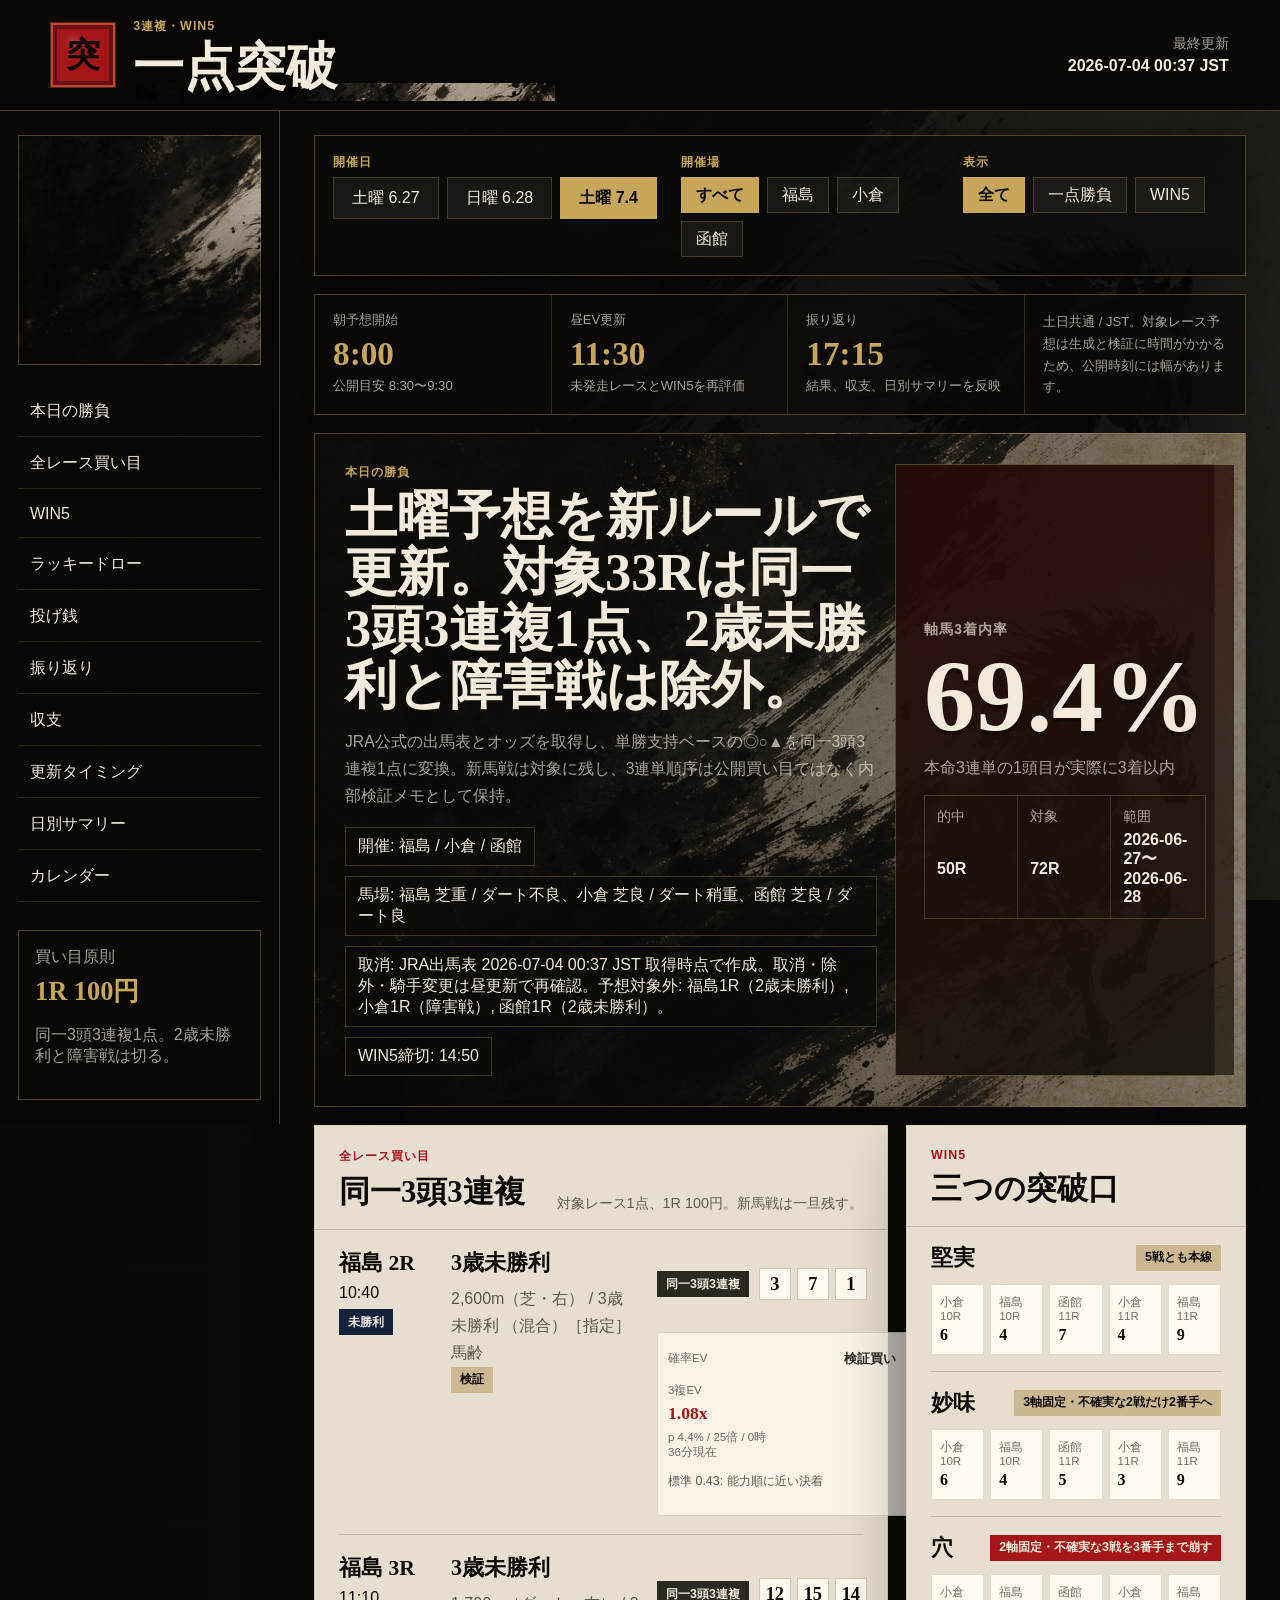
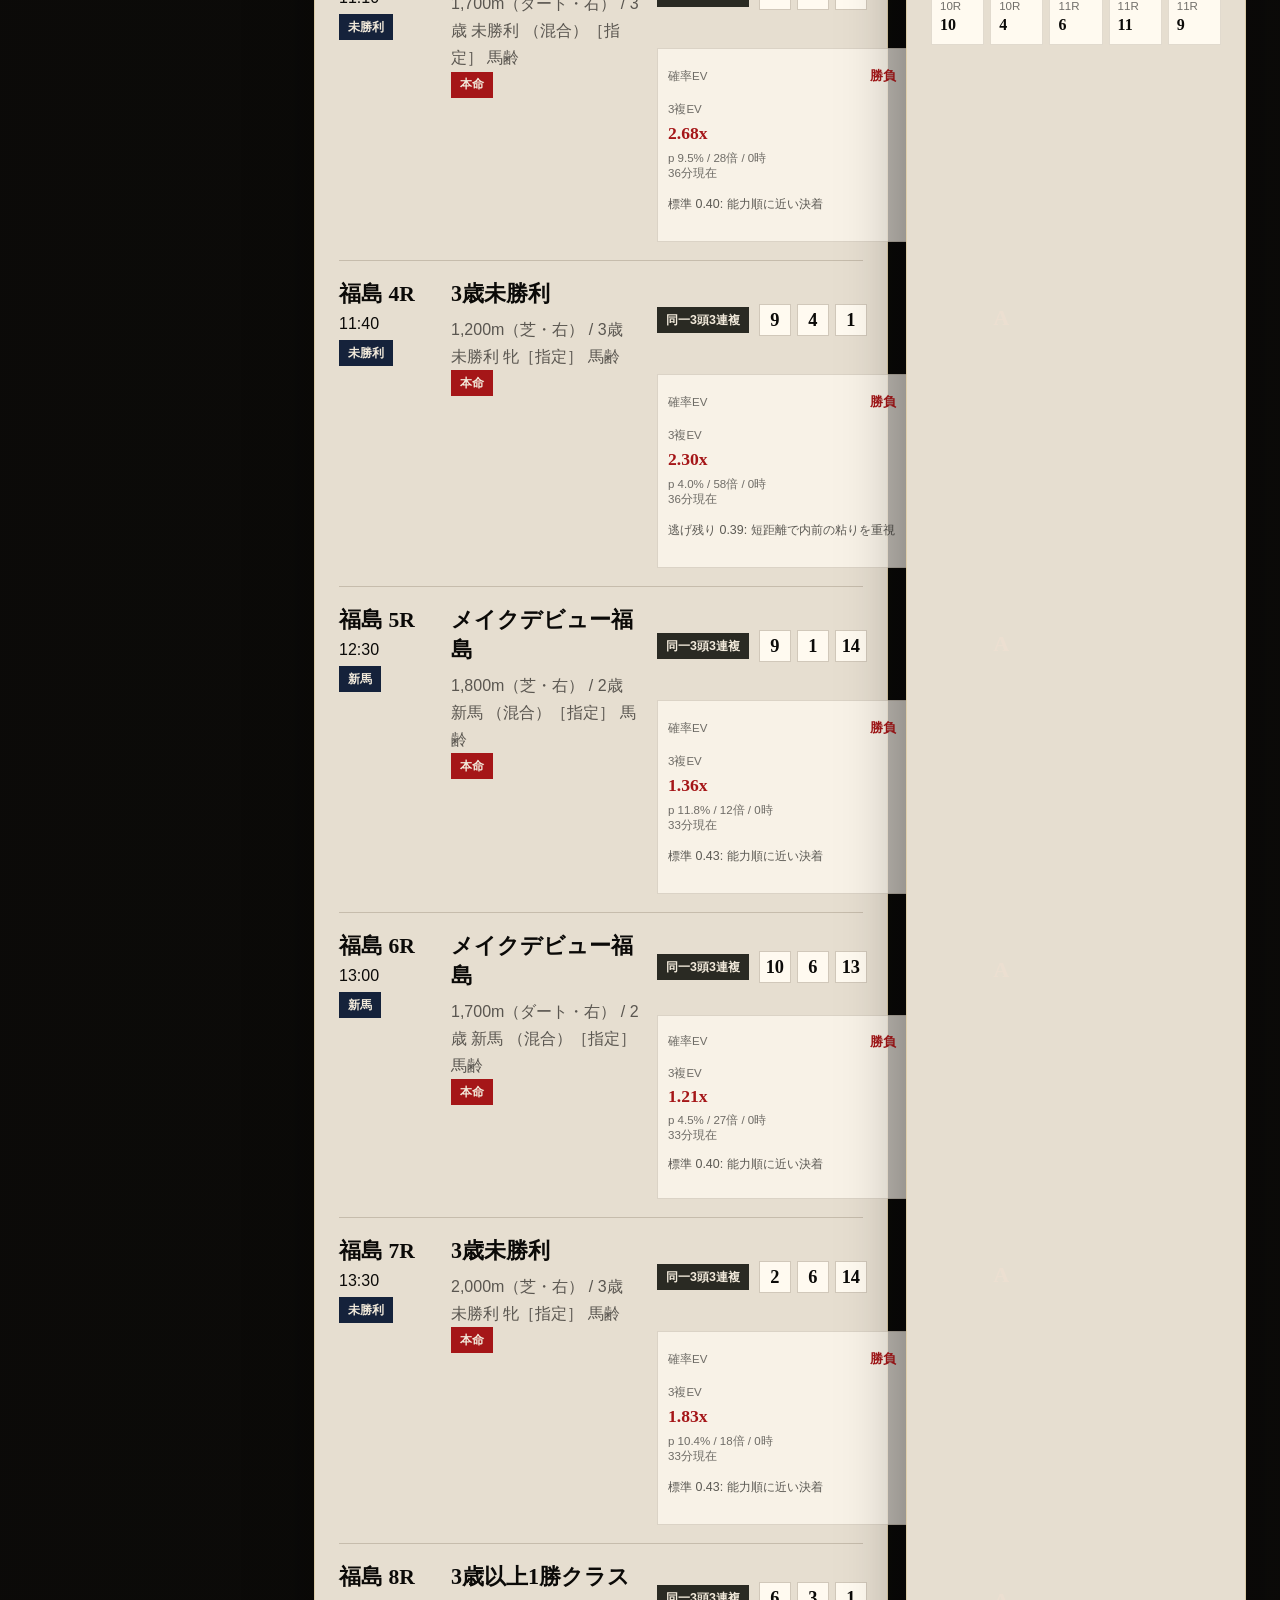
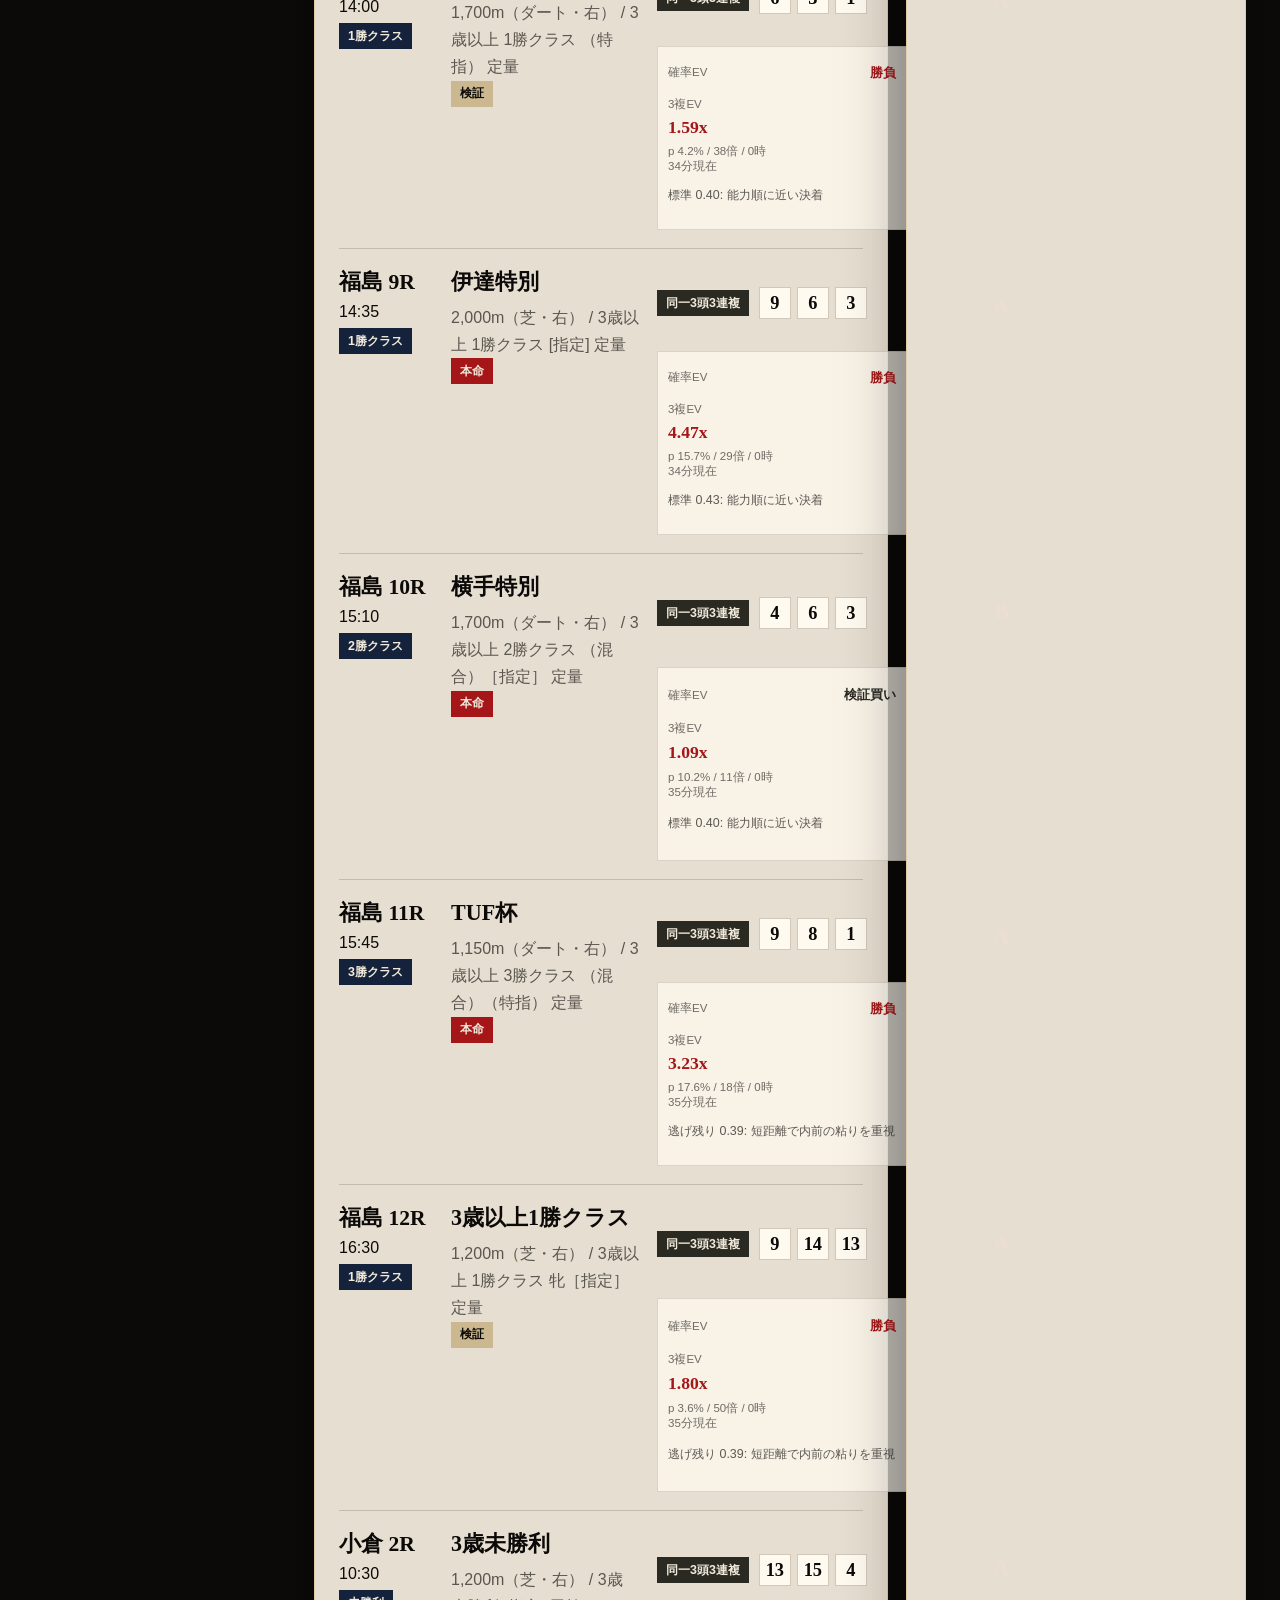
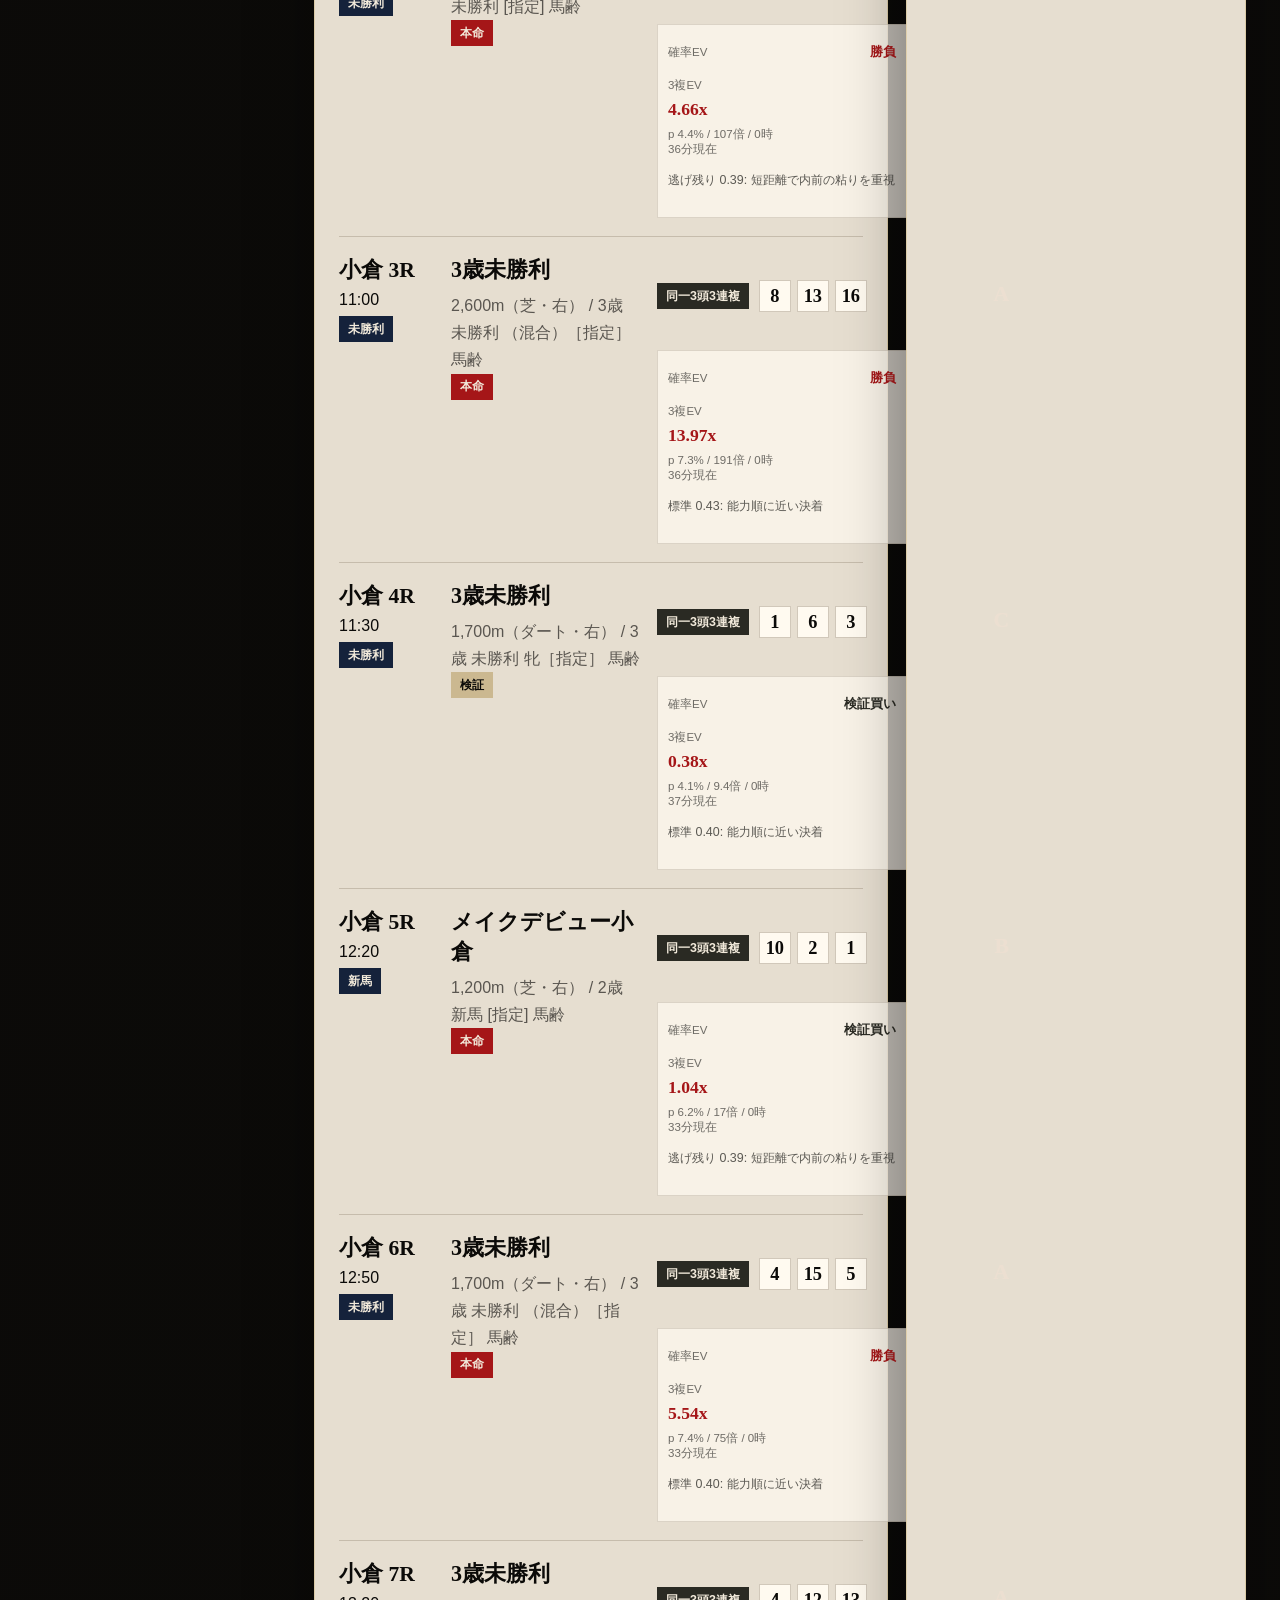
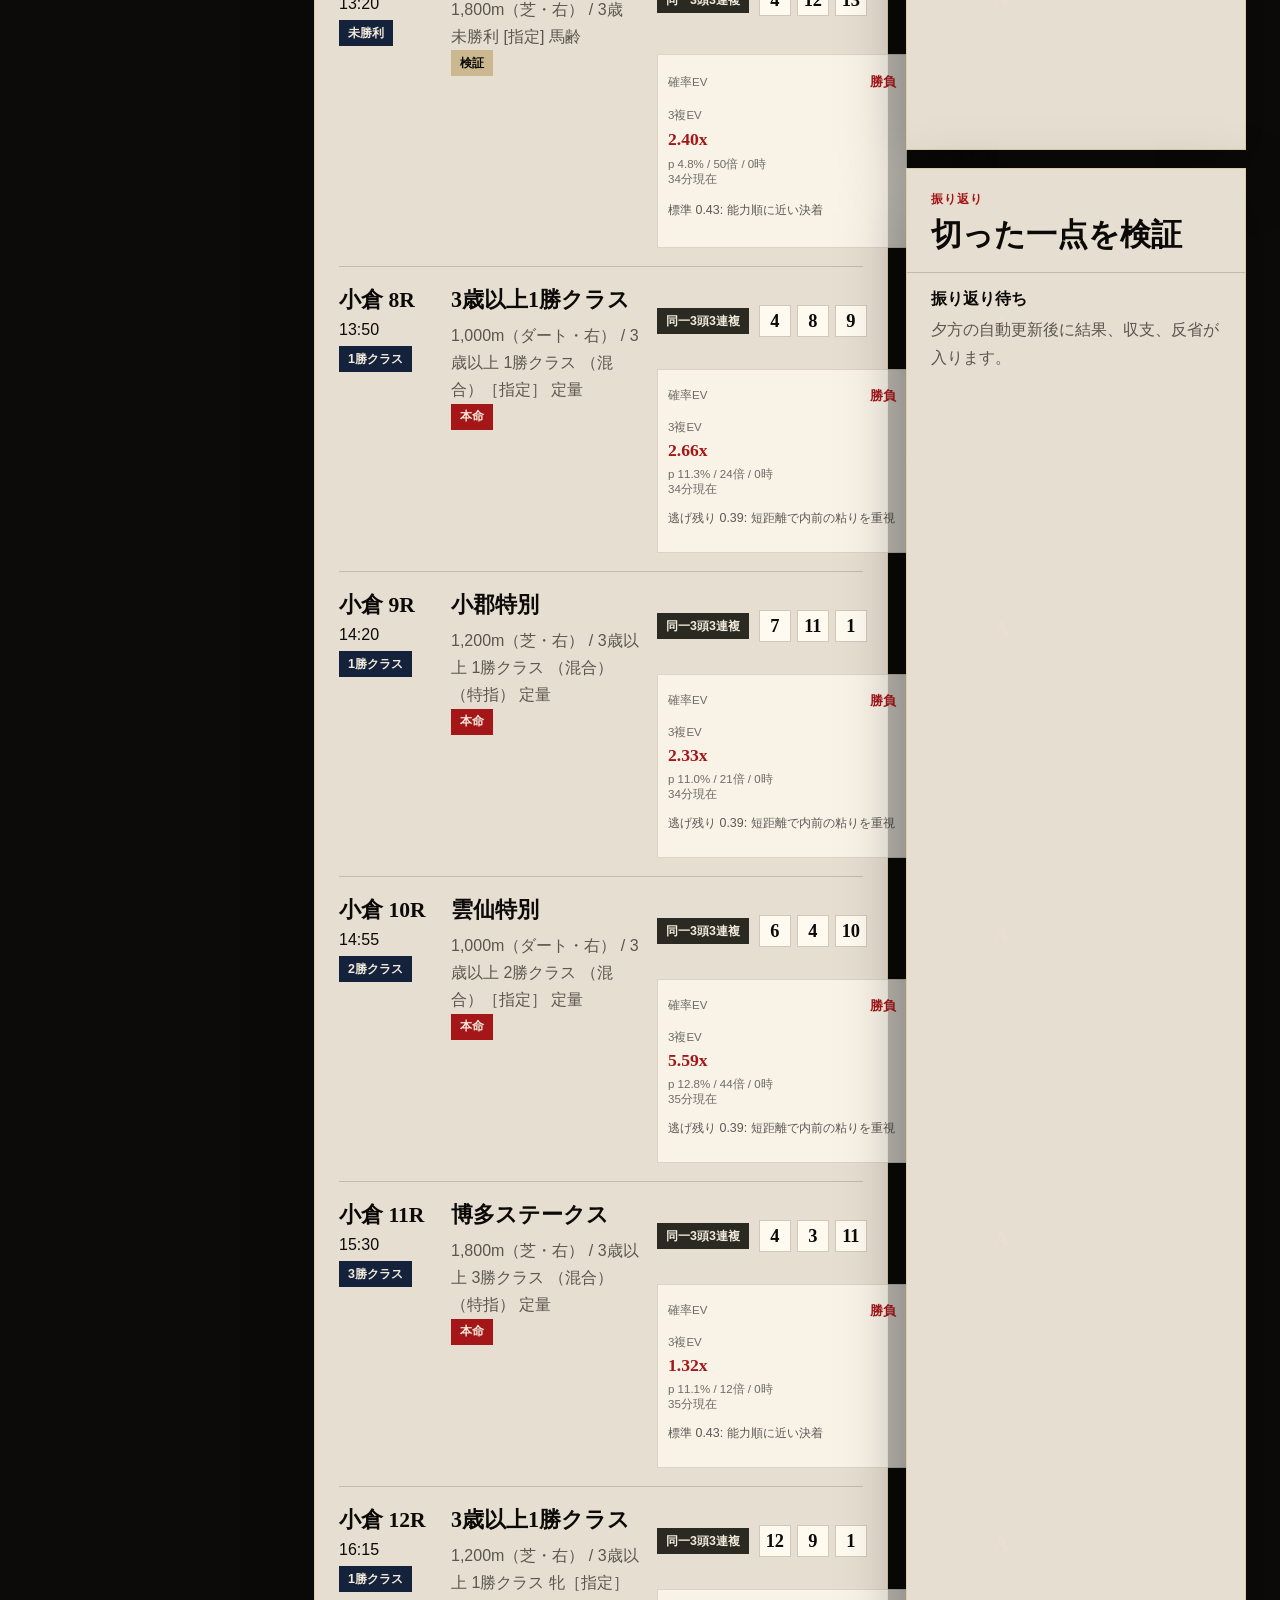
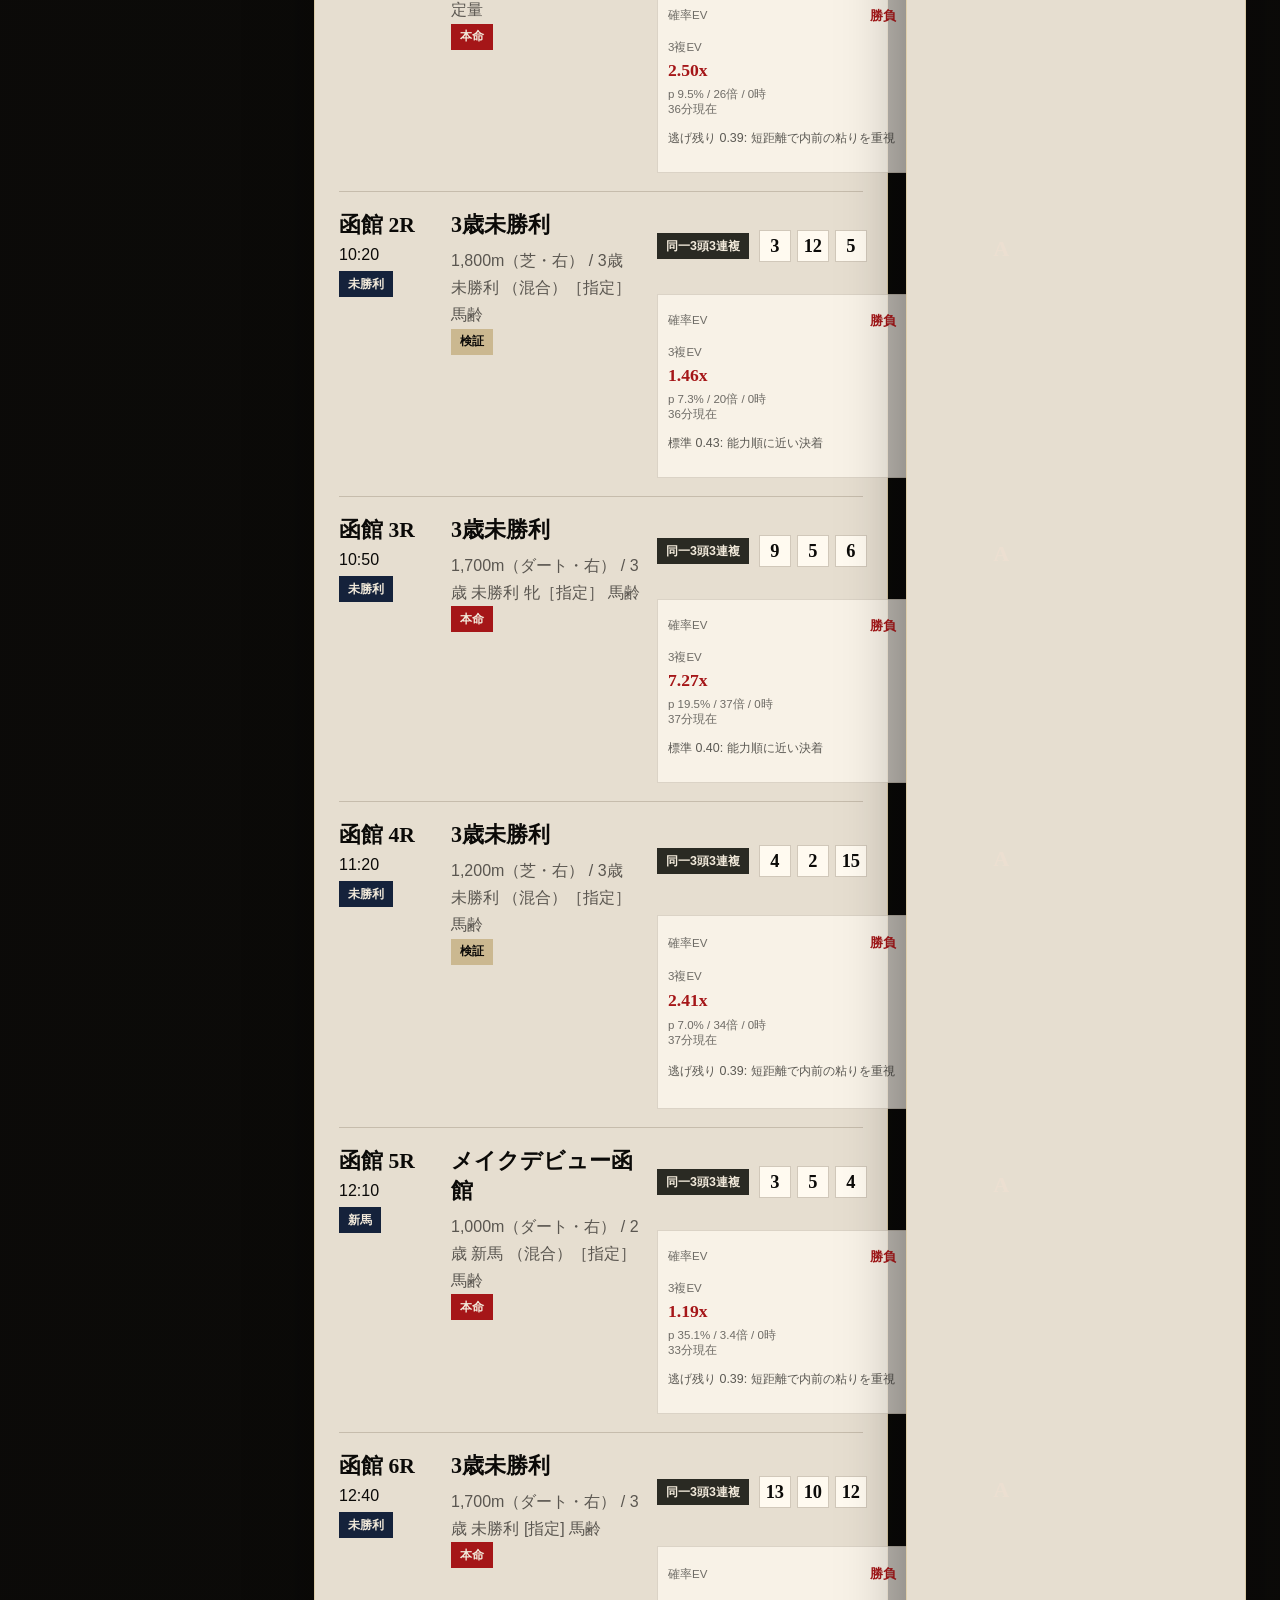
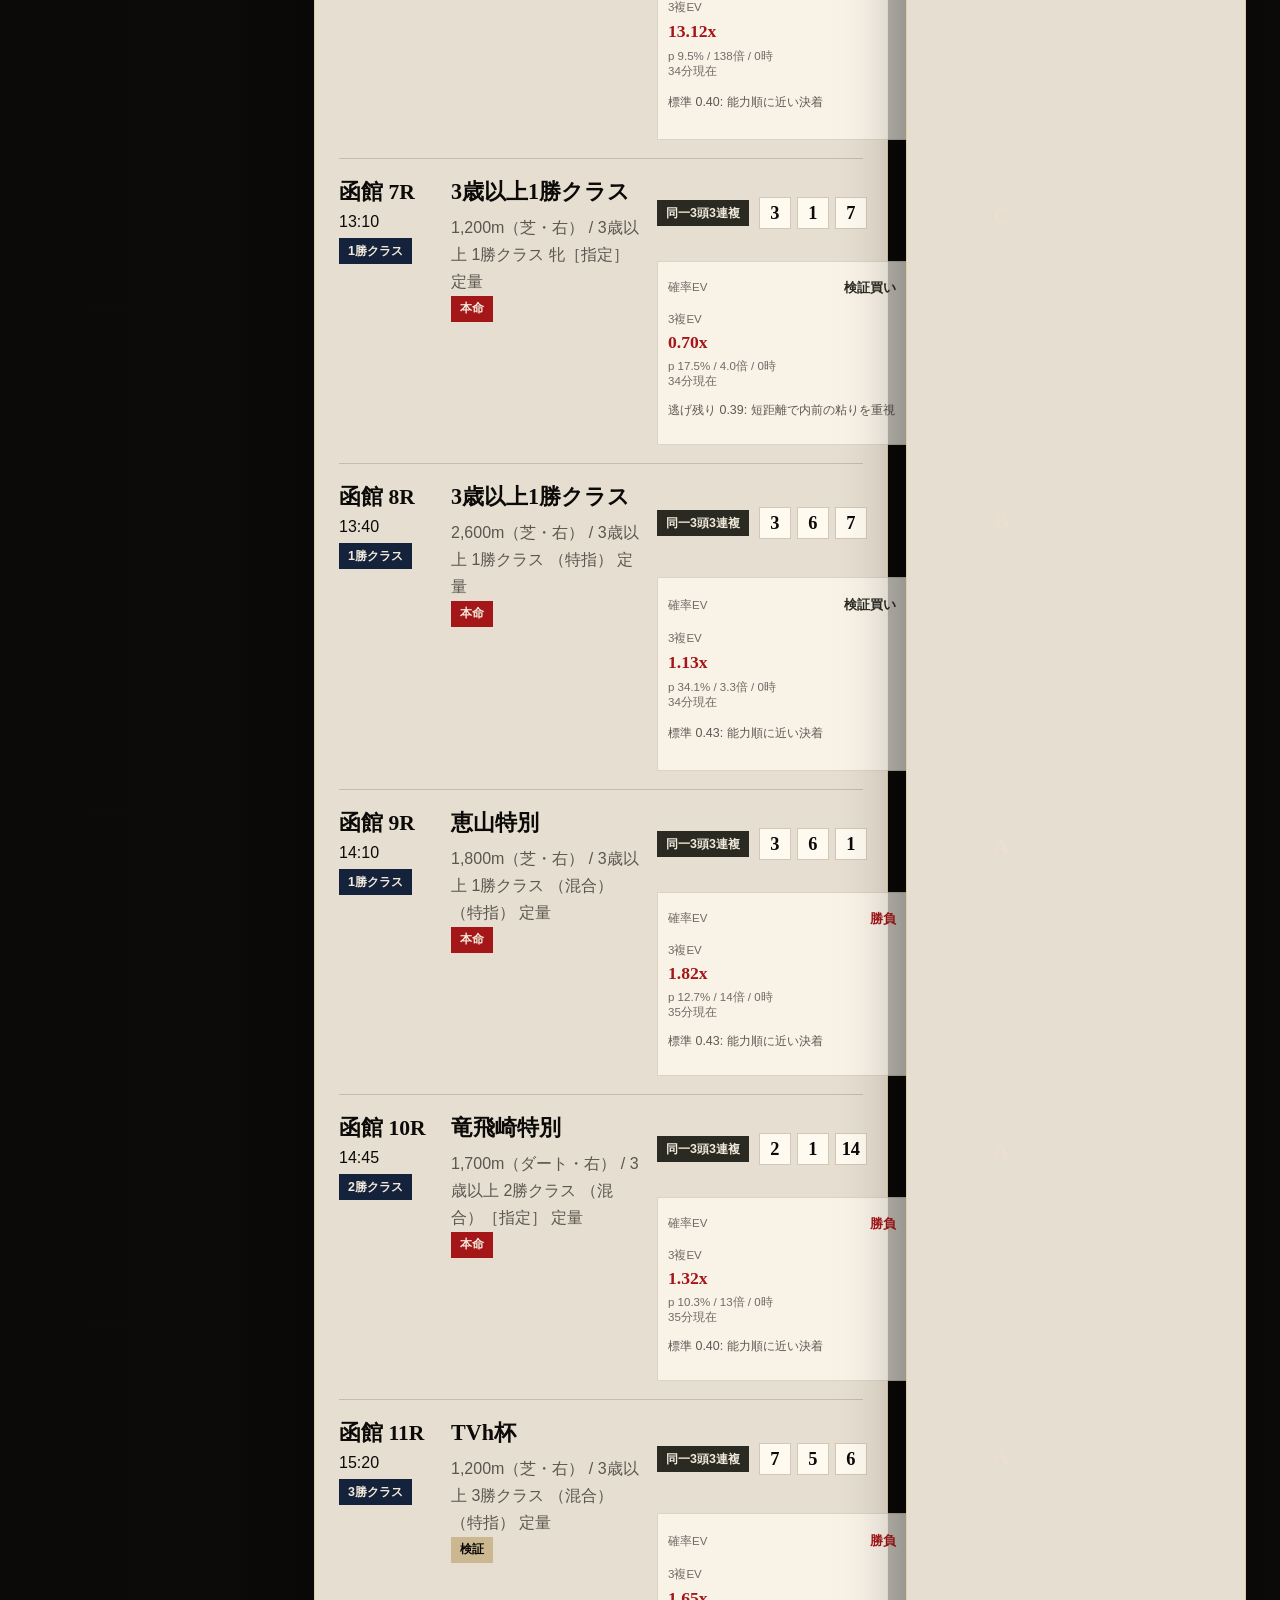
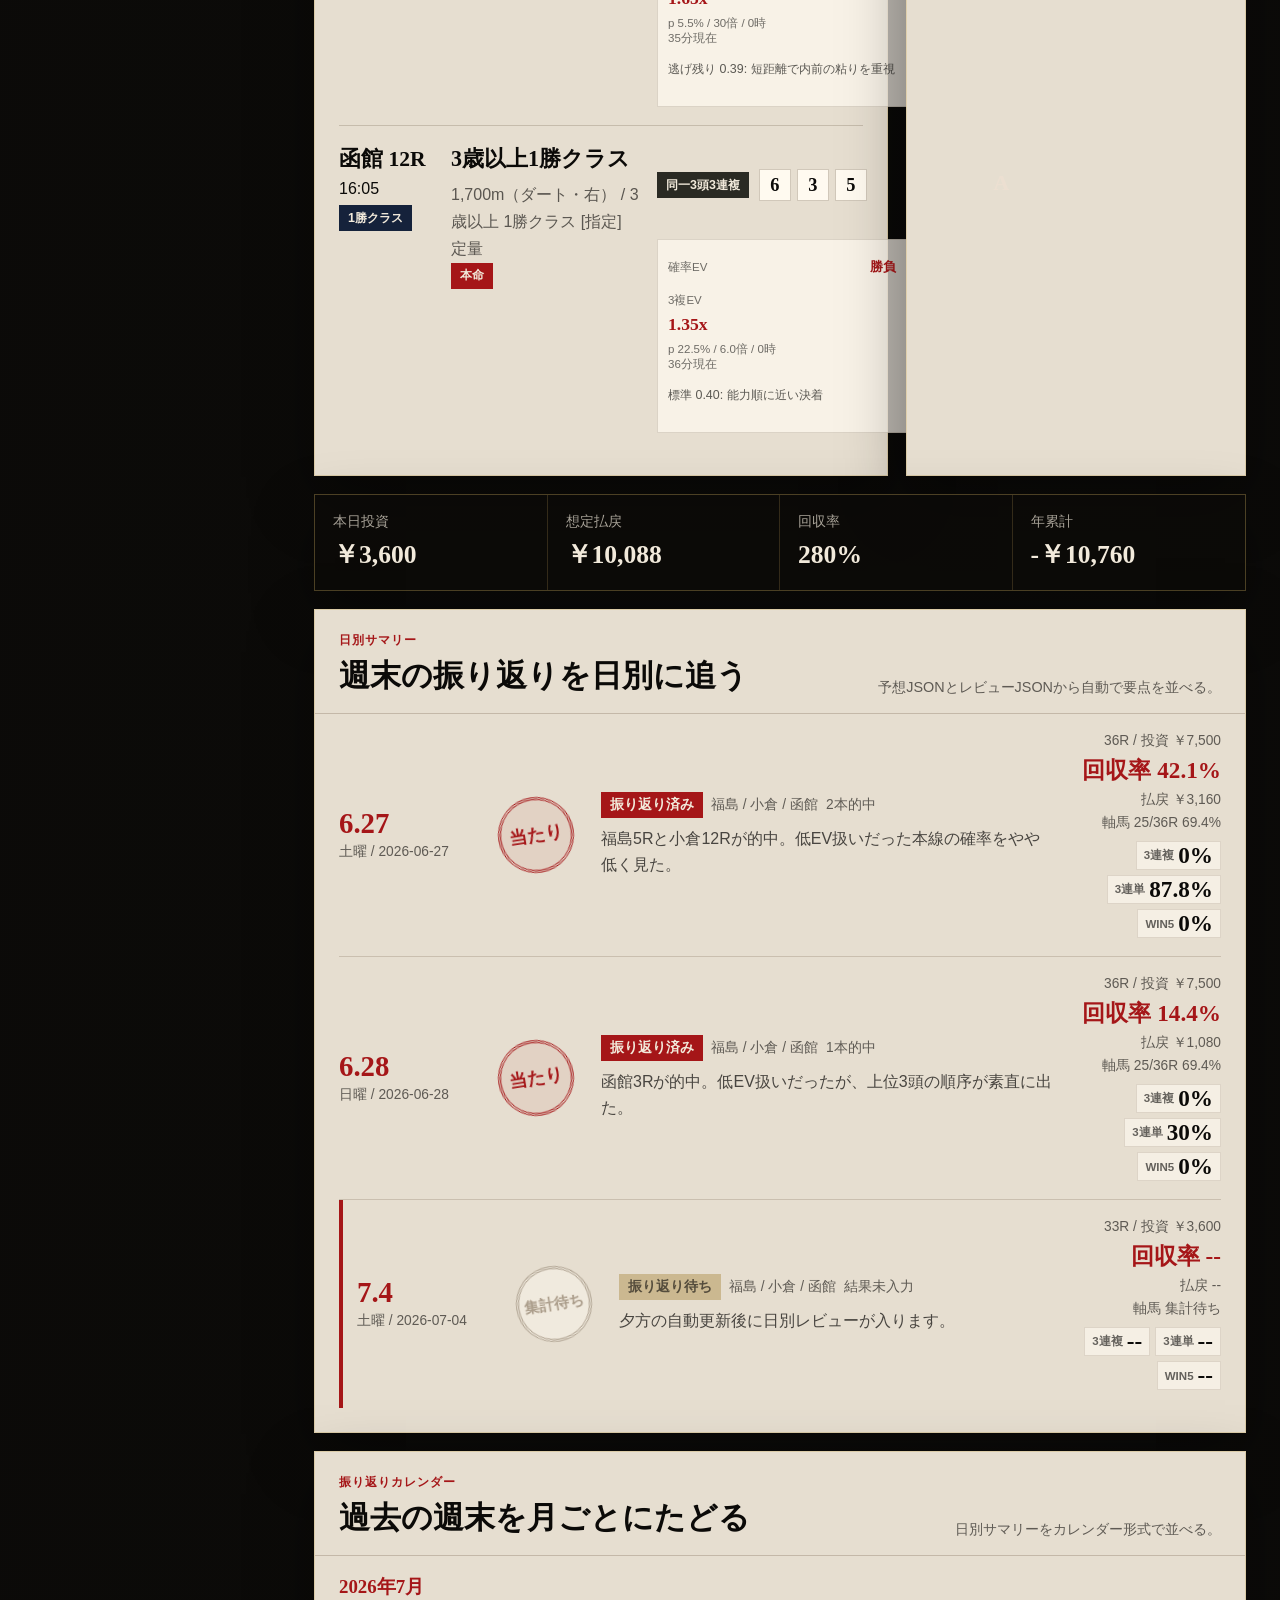
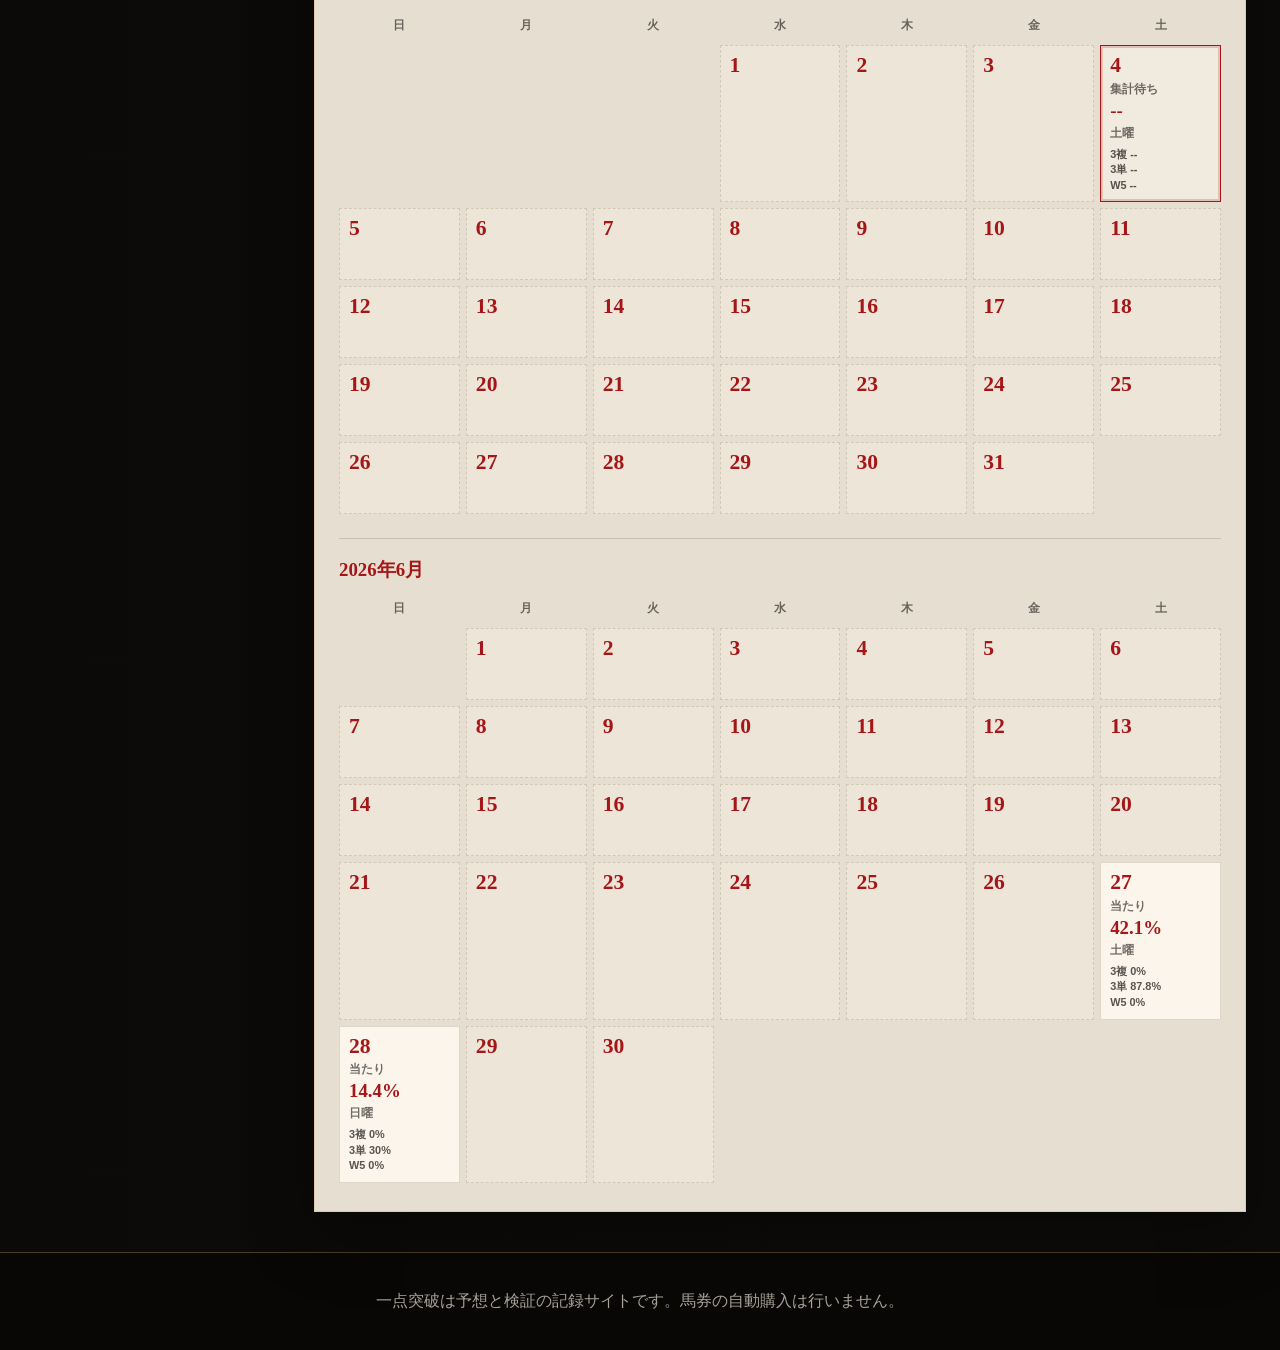
==== commit ddcd9e89: "Publish July 4 prediction" ====
--- a/index.html
+++ b/index.html
@@ -3,7 +3,7 @@
   <head>
     <meta charset="utf-8">
     <meta name="viewport" content="width=device-width, initial-scale=1">
-    <meta name="description" content="一点突破 - 本命3連単1点と同じ3頭の3連複1点、WIN5で勝負する競馬予想サイト。">
+    <meta name="description" content="一点突破 - ◎○▲の同一3頭3連複1点とWIN5で勝負する競馬予想サイト。">
     <title>一点突破 | 競馬予想</title>
     <link rel="icon" href="favicon.ico?v=20260629-3" sizes="any">
     <link rel="icon" href="assets/img/favicon-32.png?v=20260629-3" type="image/png" sizes="32x32">
@@ -17,7 +17,7 @@
       <div class="brand">
         <div class="brand-mark" aria-hidden="true"><span>突</span></div>
         <div>
-          <p class="brand-kicker">3連単・3連複・WIN5</p>
+          <p class="brand-kicker">3連複・WIN5</p>
           <h1>一点突破</h1>
         </div>
       </div>
@@ -44,8 +44,8 @@
         </nav>
         <div class="rule-block">
           <span>買い目原則</span>
-          <strong>1R 200円</strong>
-          <p>本命3連単1点 + 同一3頭3連複1点。迷ったら切る。</p>
+          <strong>1R 100円</strong>
+          <p>同一3頭3連複1点。2歳未勝利と障害戦は切る。</p>
         </div>
       </aside>
 
@@ -85,7 +85,7 @@
             <strong>17:15</strong>
             <small>結果、収支、日別サマリーを反映</small>
           </article>
-          <p>土日共通 / JST。全レース予想は生成と検証に時間がかかるため、公開時刻には幅があります。</p>
+          <p>土日共通 / JST。対象レース予想は生成と検証に時間がかかるため、公開時刻には幅があります。</p>
         </section>
 
         <section id="today" class="hero-panel">
@@ -99,7 +99,7 @@
             <article class="axis-proof">
               <span id="axisProofLabel">軸馬3着内率</span>
               <strong id="axisPlaceRate">--</strong>
-              <p id="axisProofCopy">本命3連単の1頭目が3着以内に入った割合を集計中。</p>
+              <p id="axisProofCopy">◎にした馬が3着以内に入った割合を集計中。</p>
               <div class="axis-proof-metrics">
                 <div>
                   <span>的中</span>
@@ -122,9 +122,9 @@
           <div class="panel-heading">
             <div>
               <p class="section-label">全レース買い目</p>
-              <h2>本命3連単と同一3頭3連複</h2>
-            </div>
-              <p class="panel-note">各レース2点、1R 200円。公開後はJSON差し替えで更新。</p>
+              <h2>同一3頭3連複</h2>
+            </div>
+              <p class="panel-note">対象レース1点、1R 100円。新馬戦は一旦残す。</p>
           </div>
           <div class="ticket-list" id="raceList"></div>
         </section>
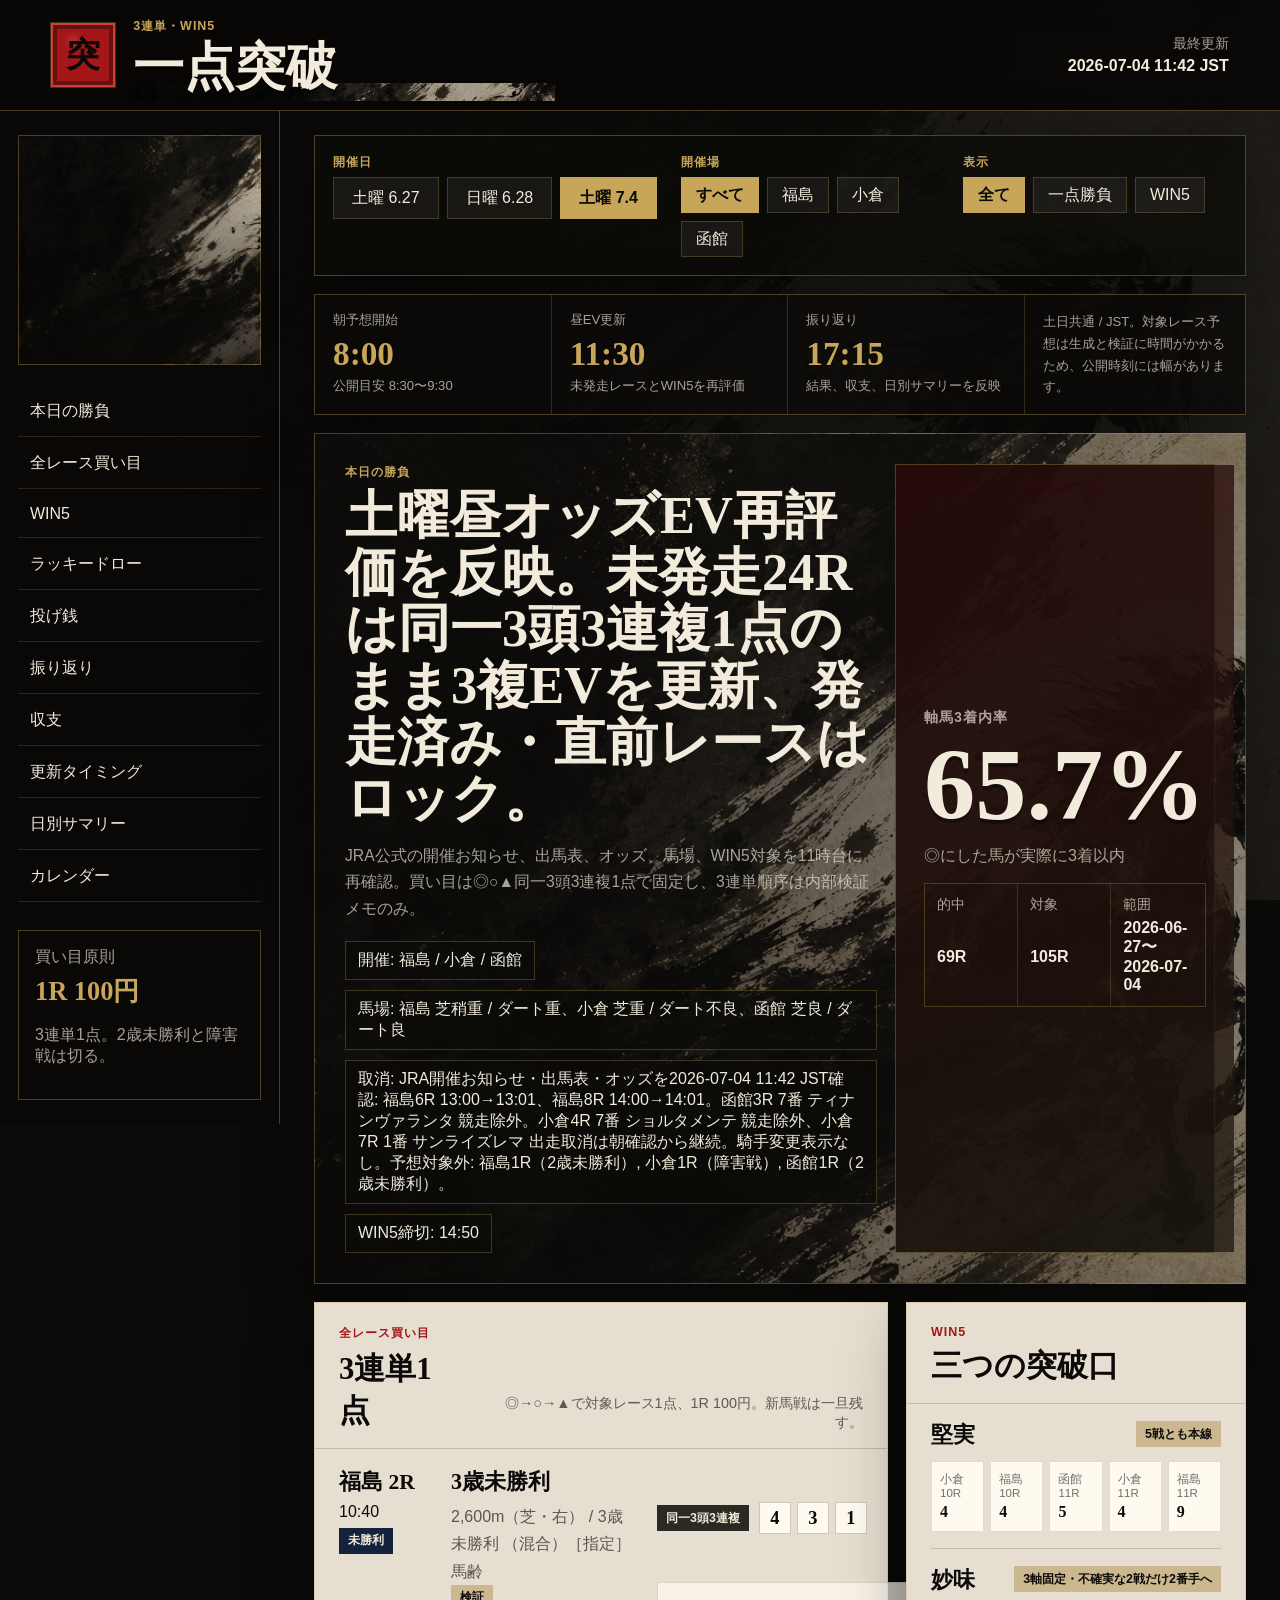
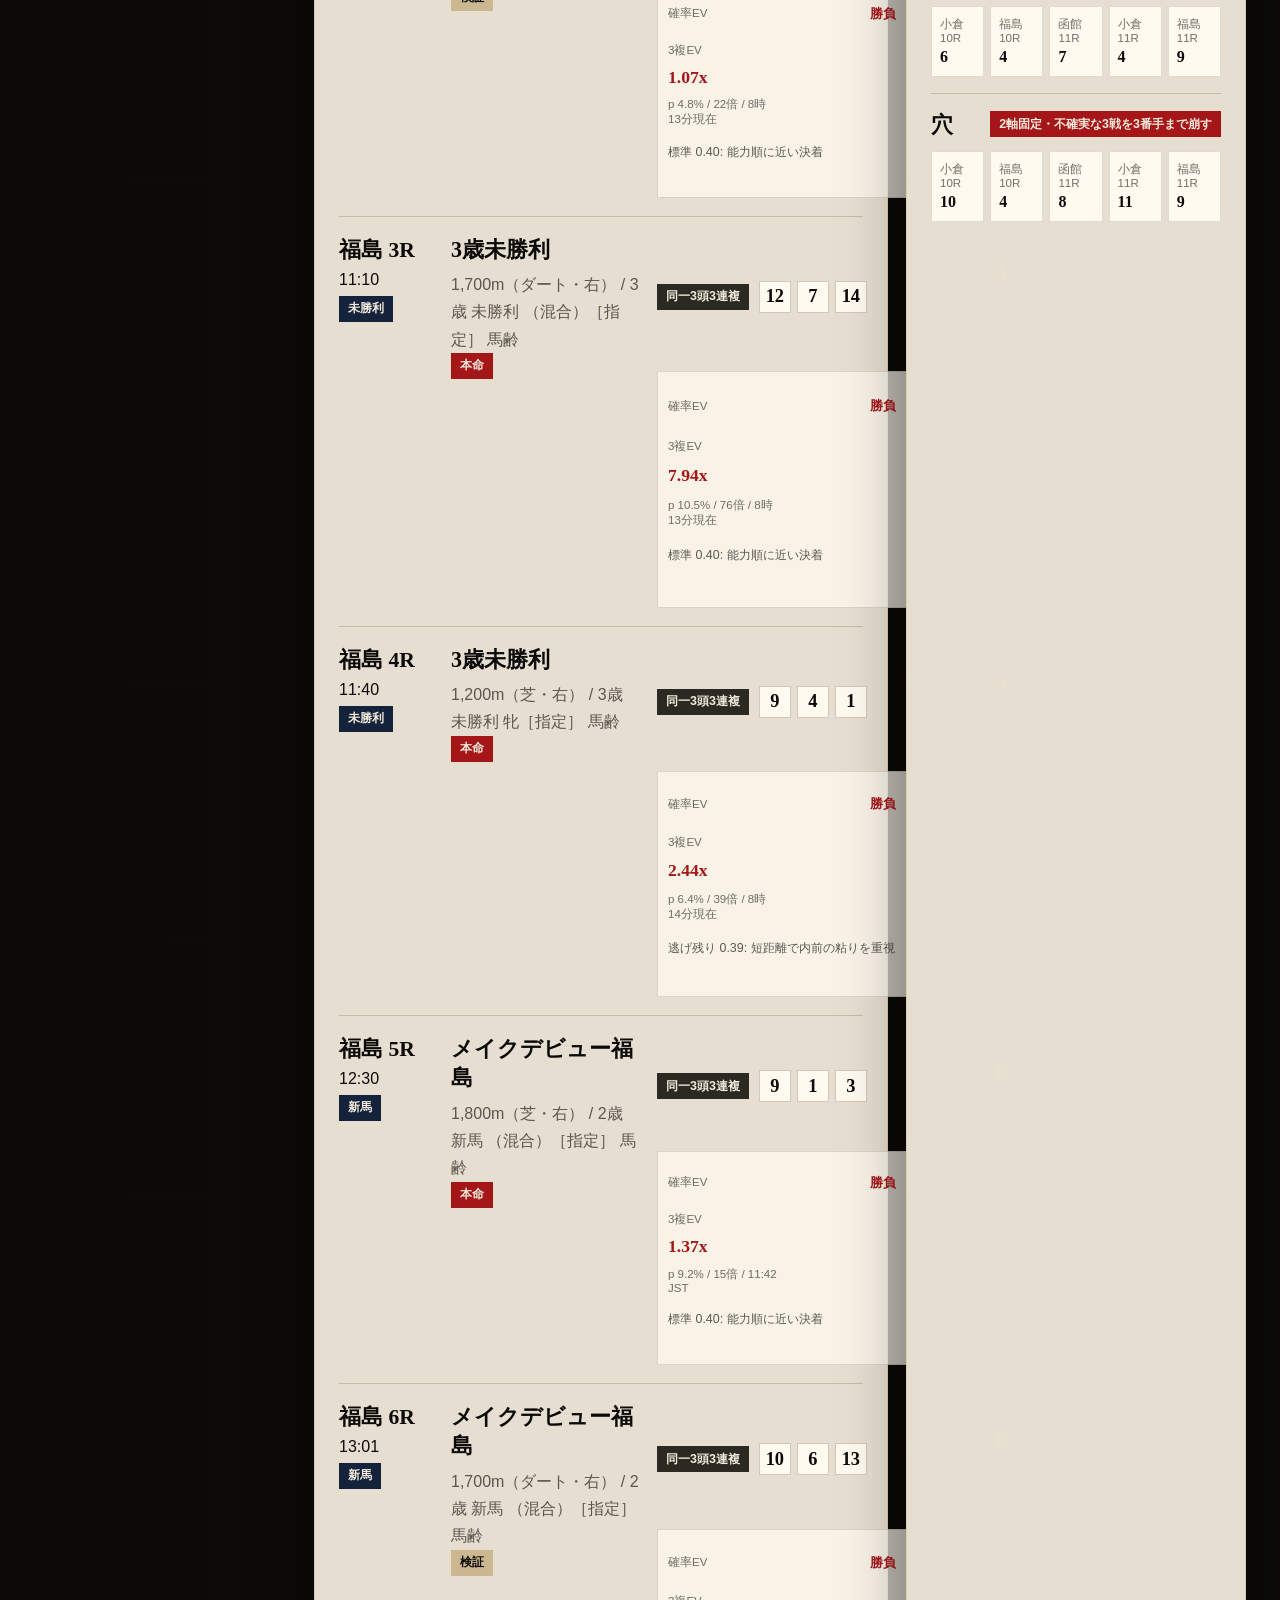
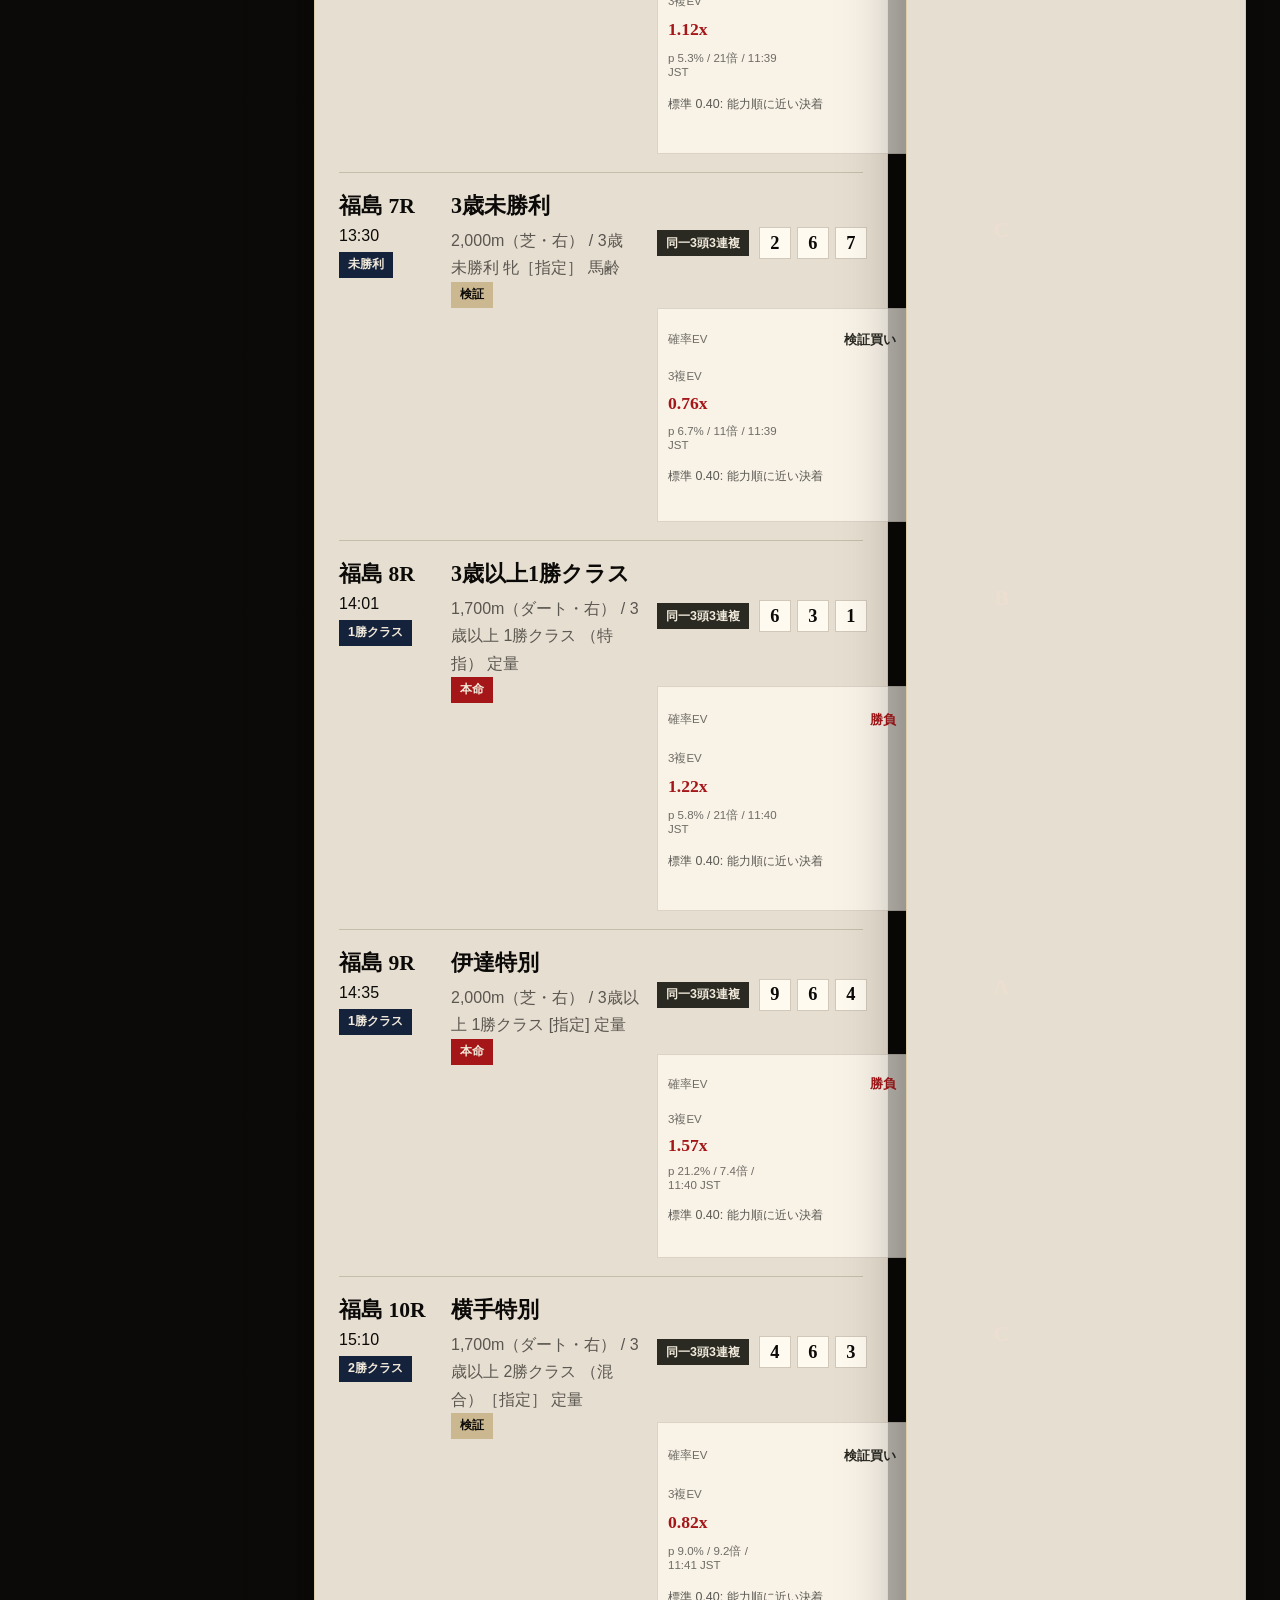
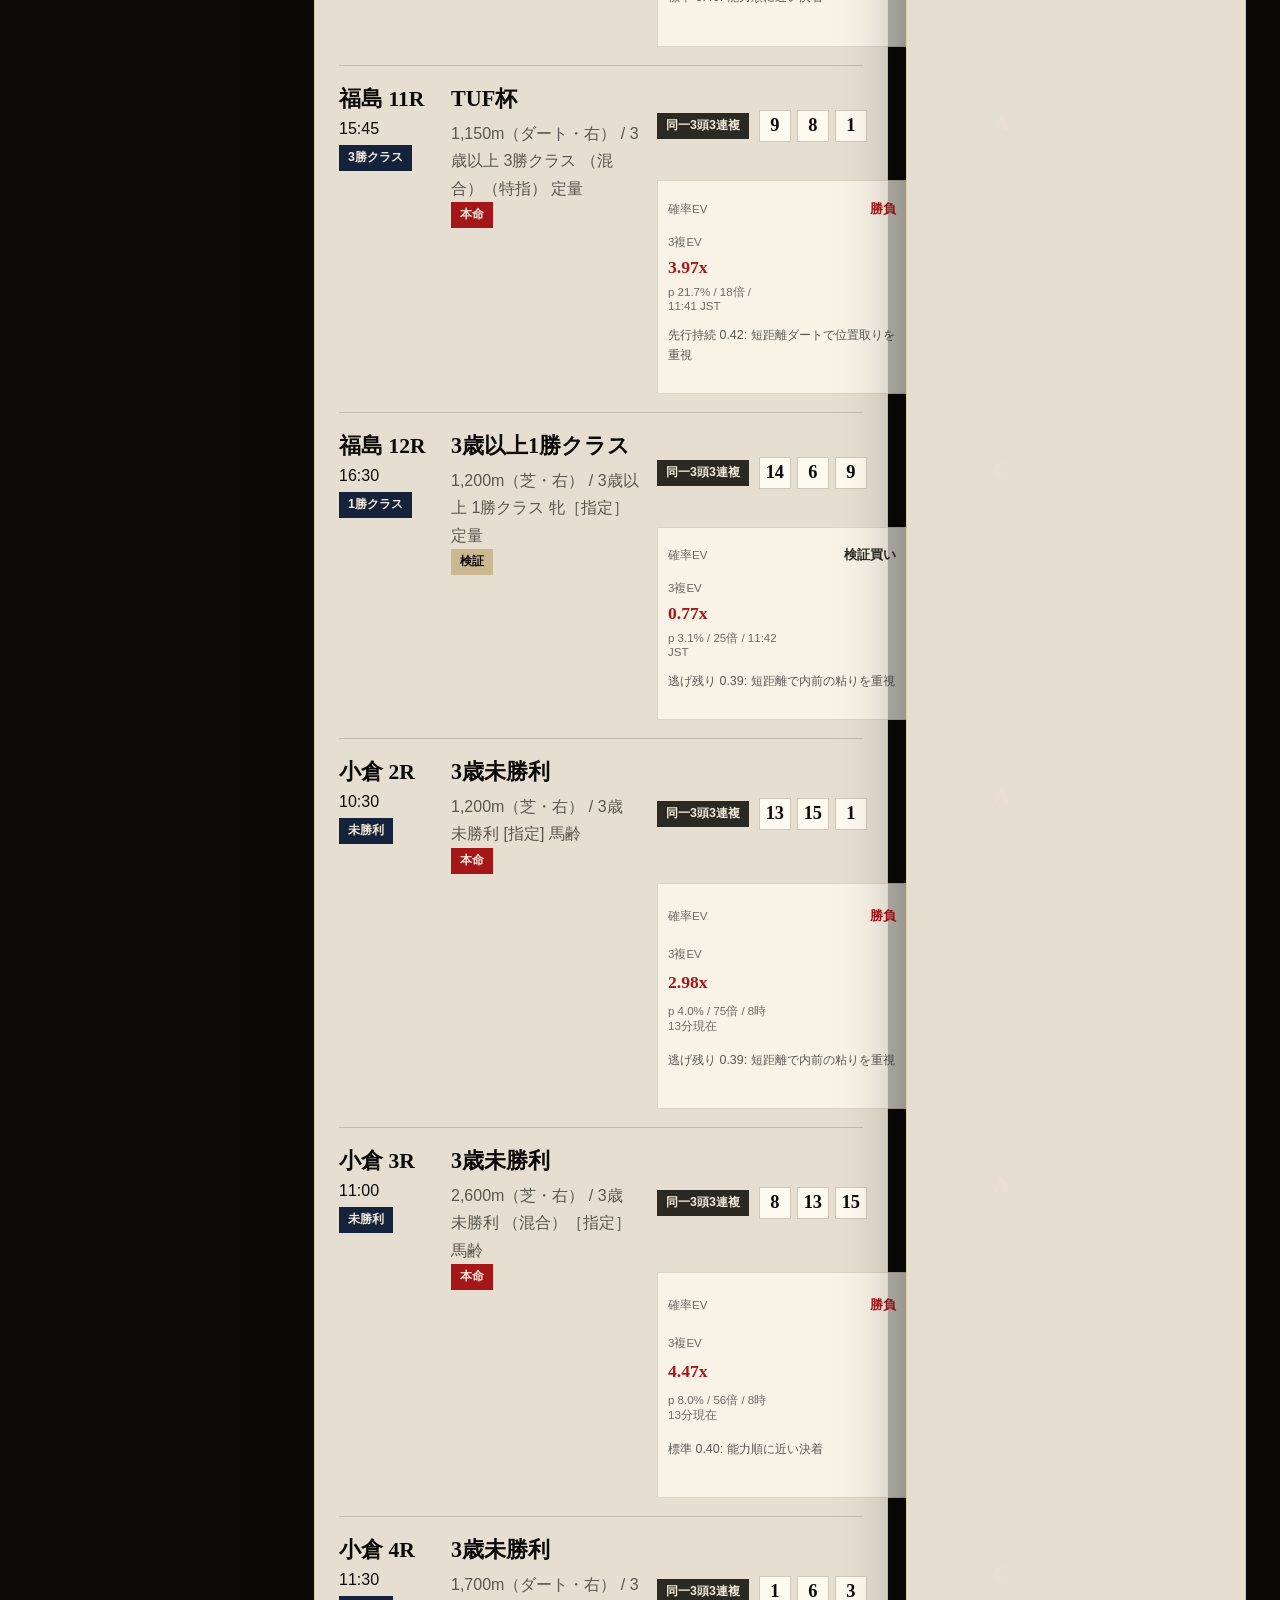
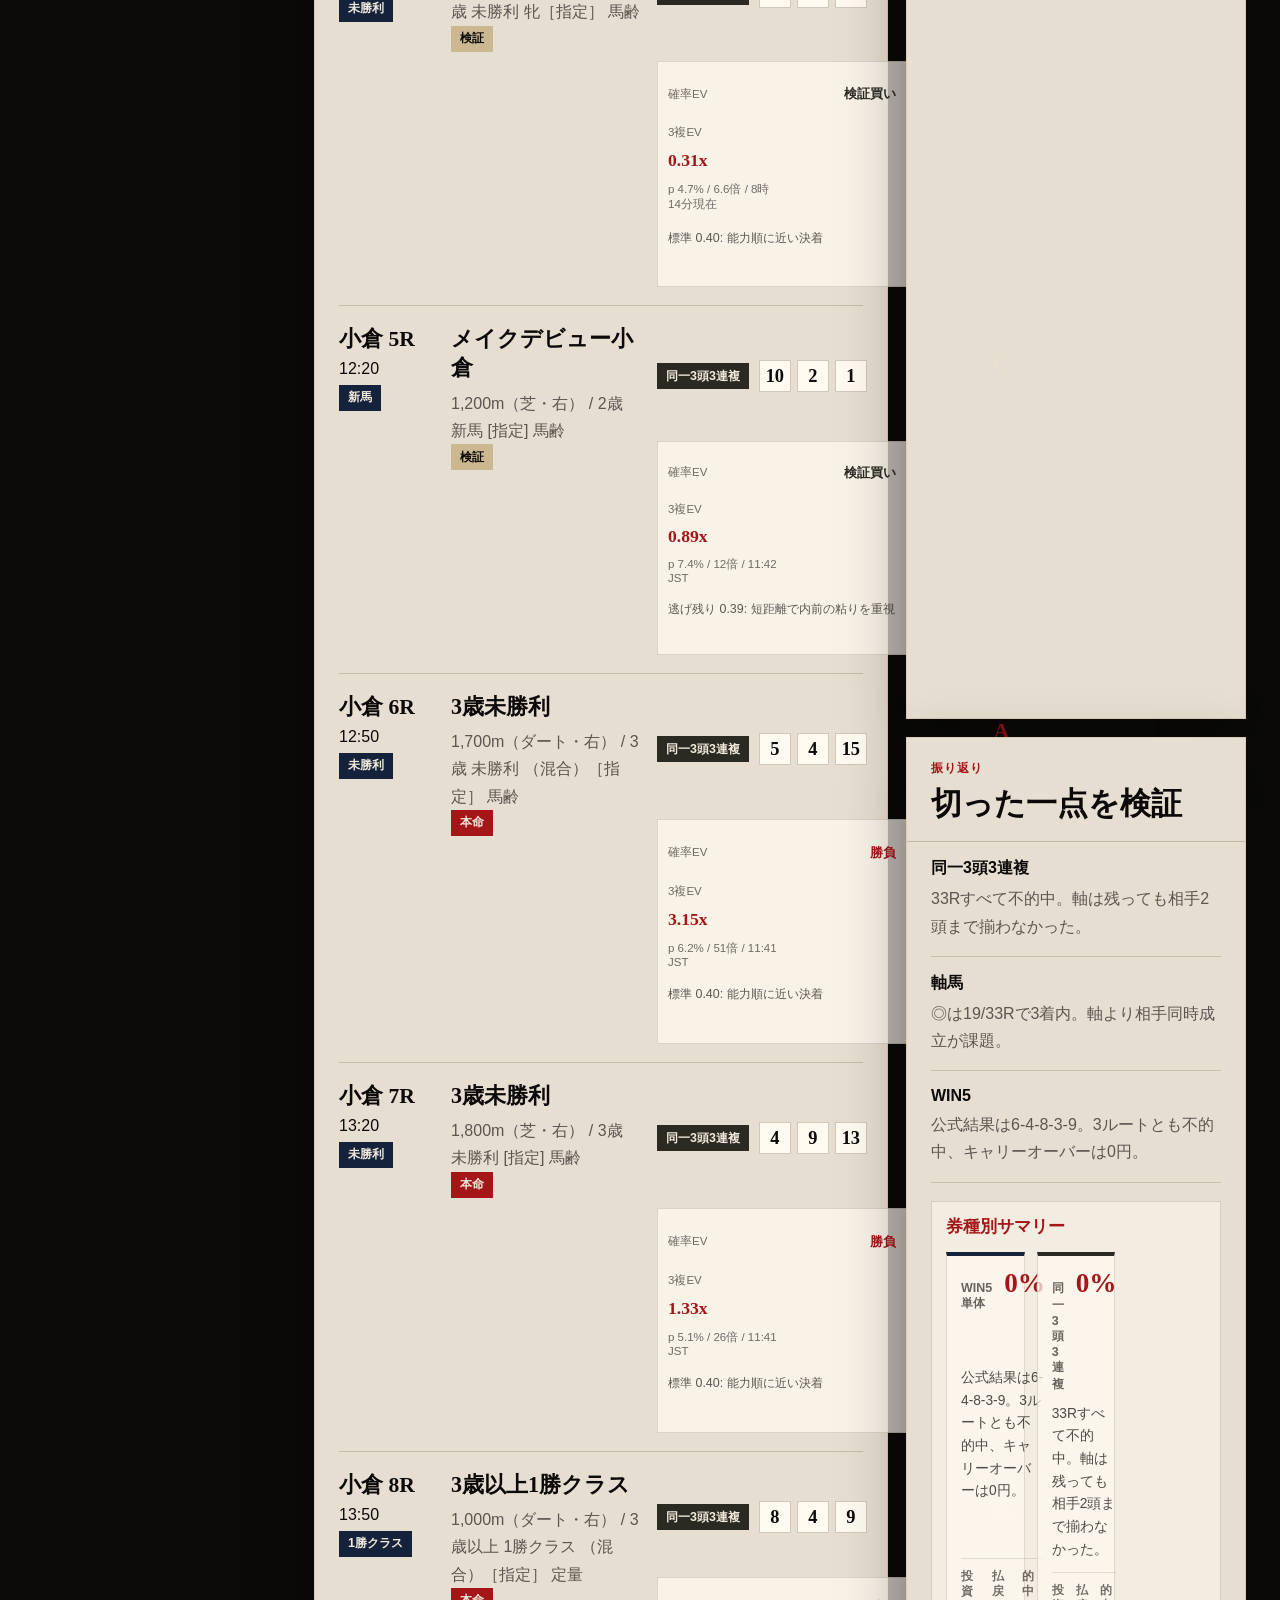
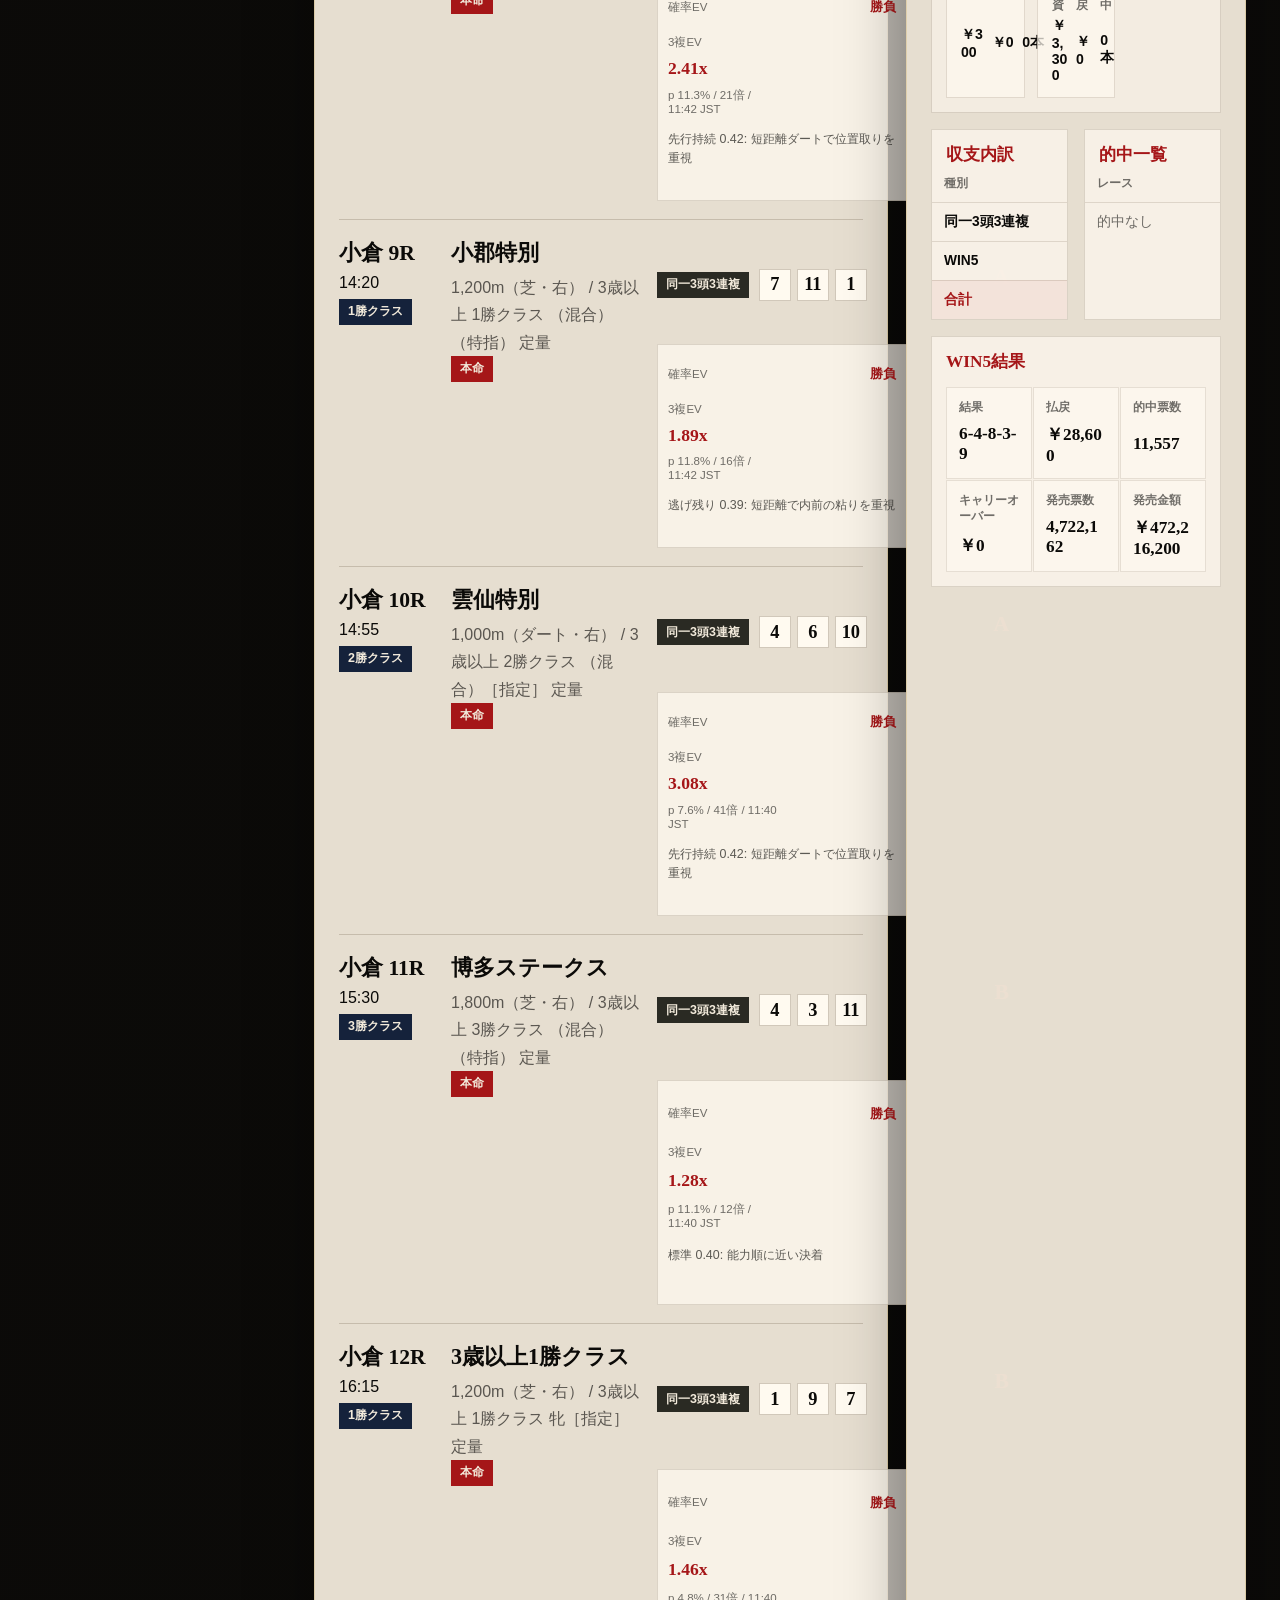
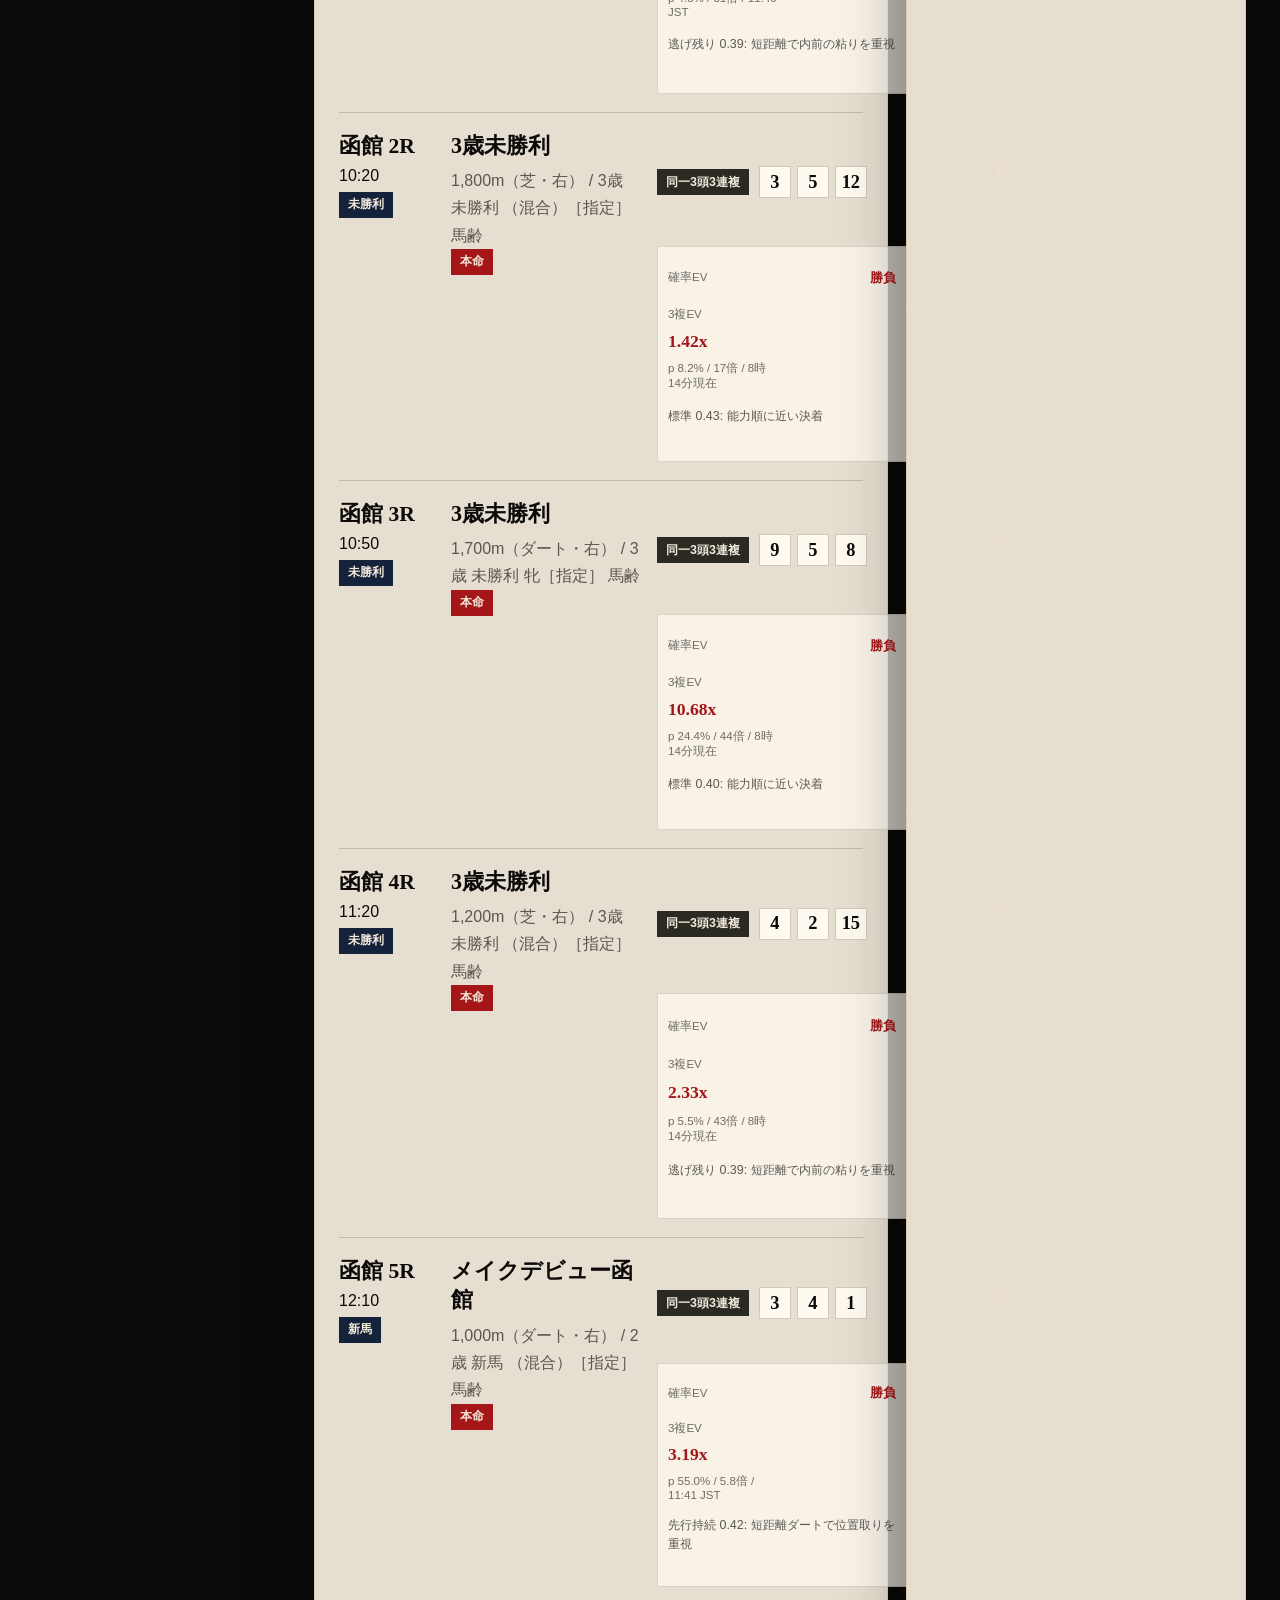
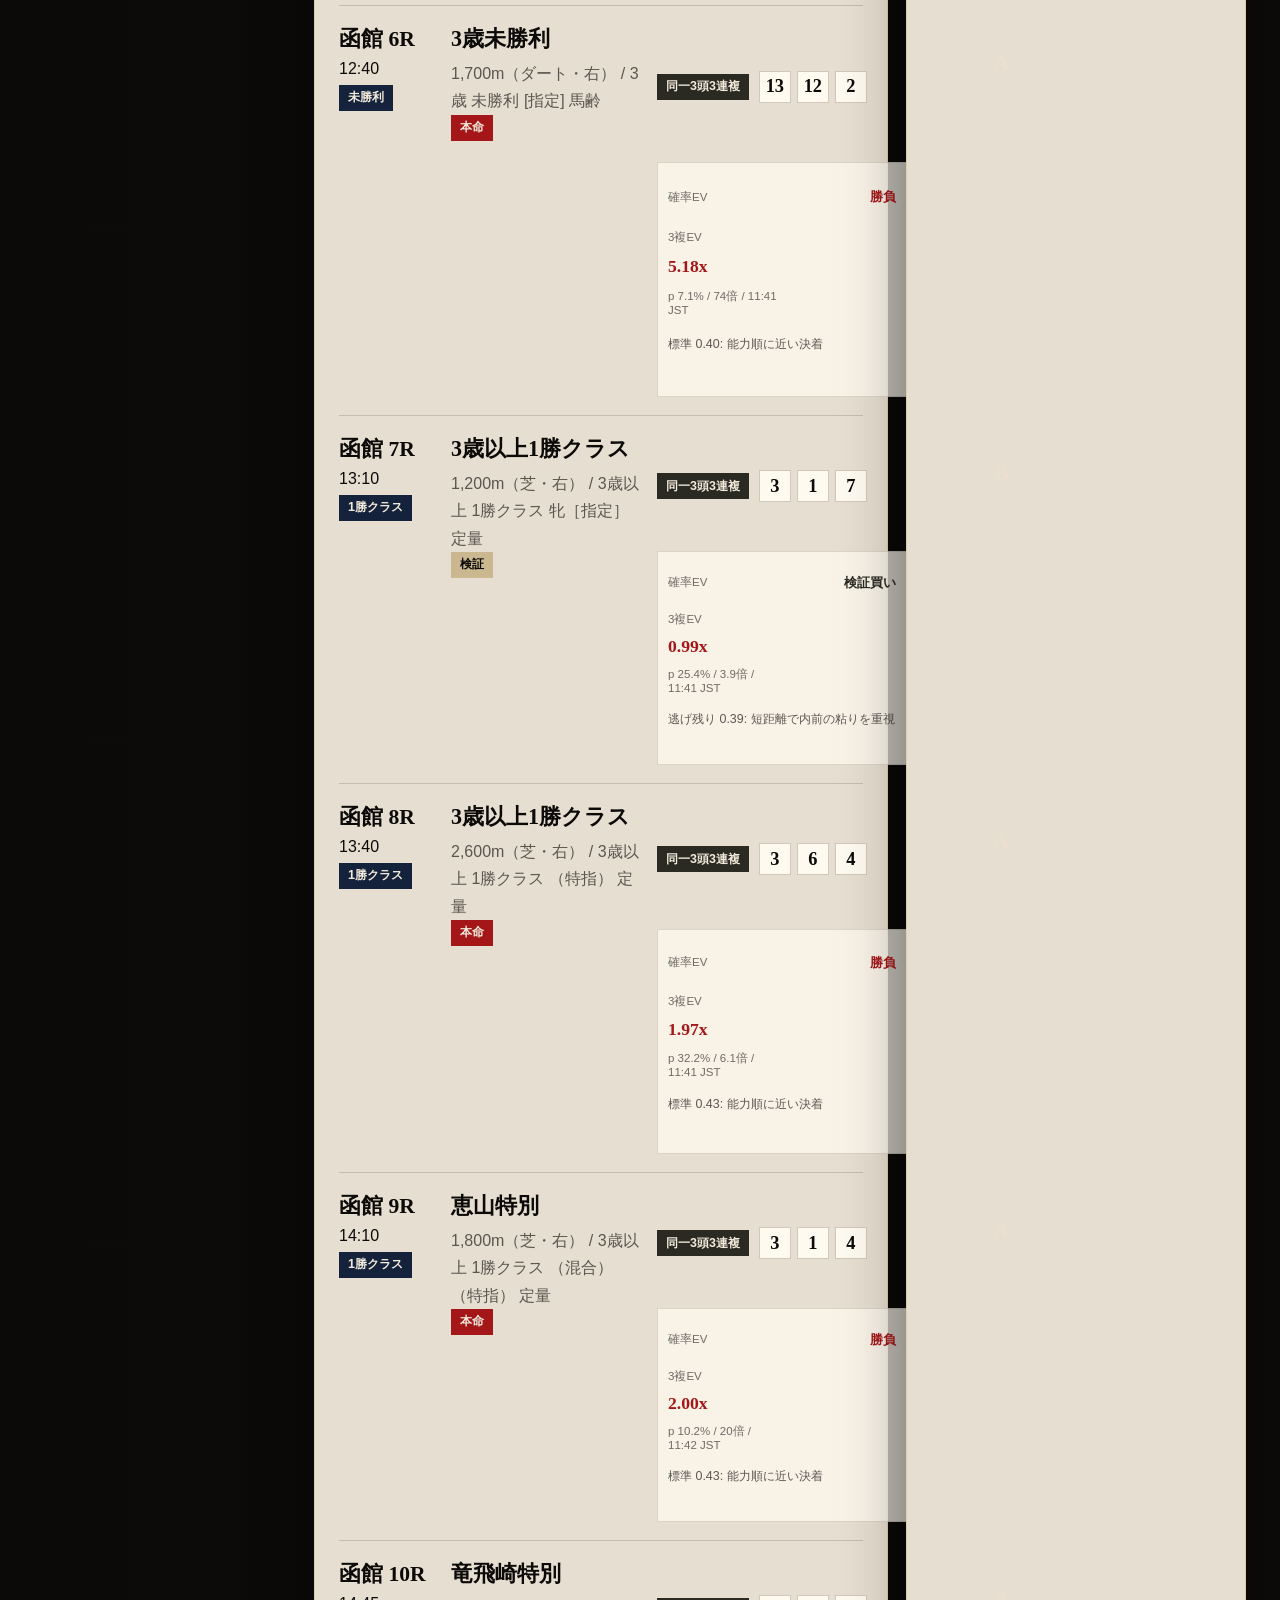
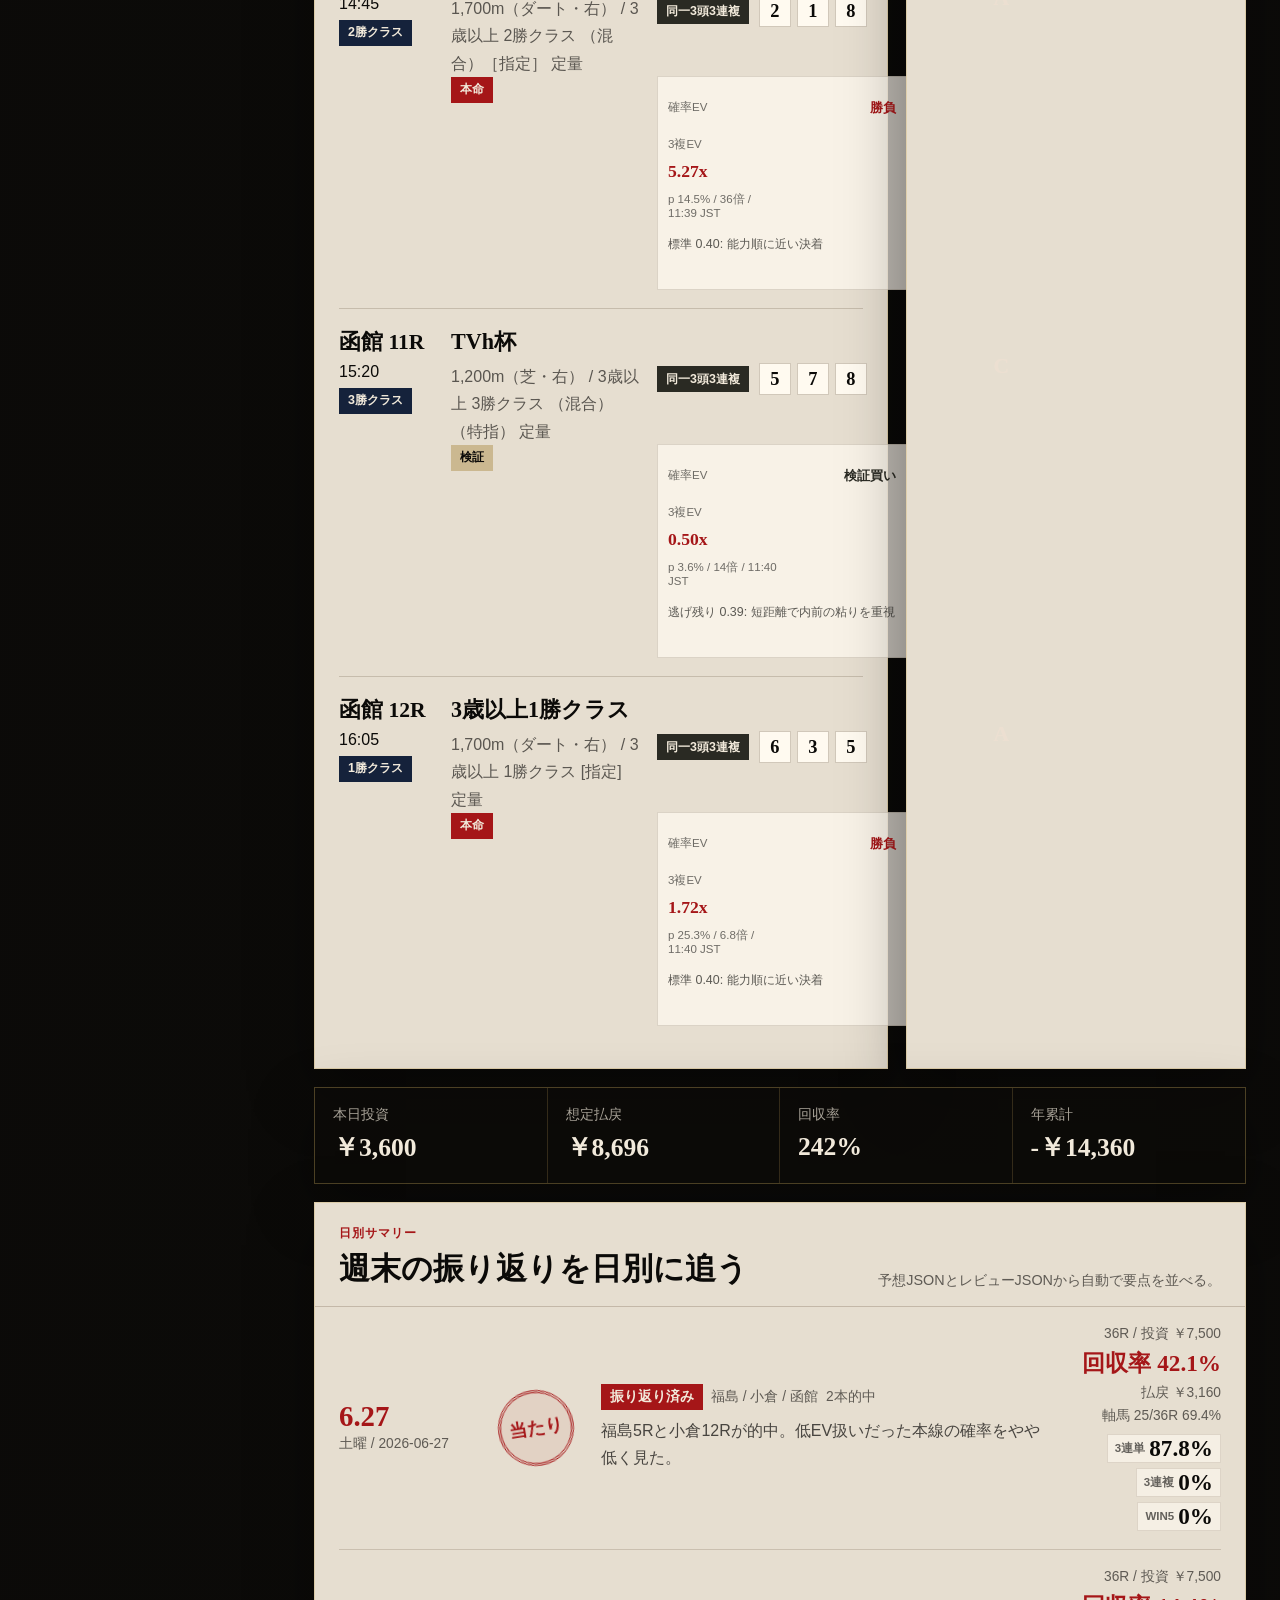
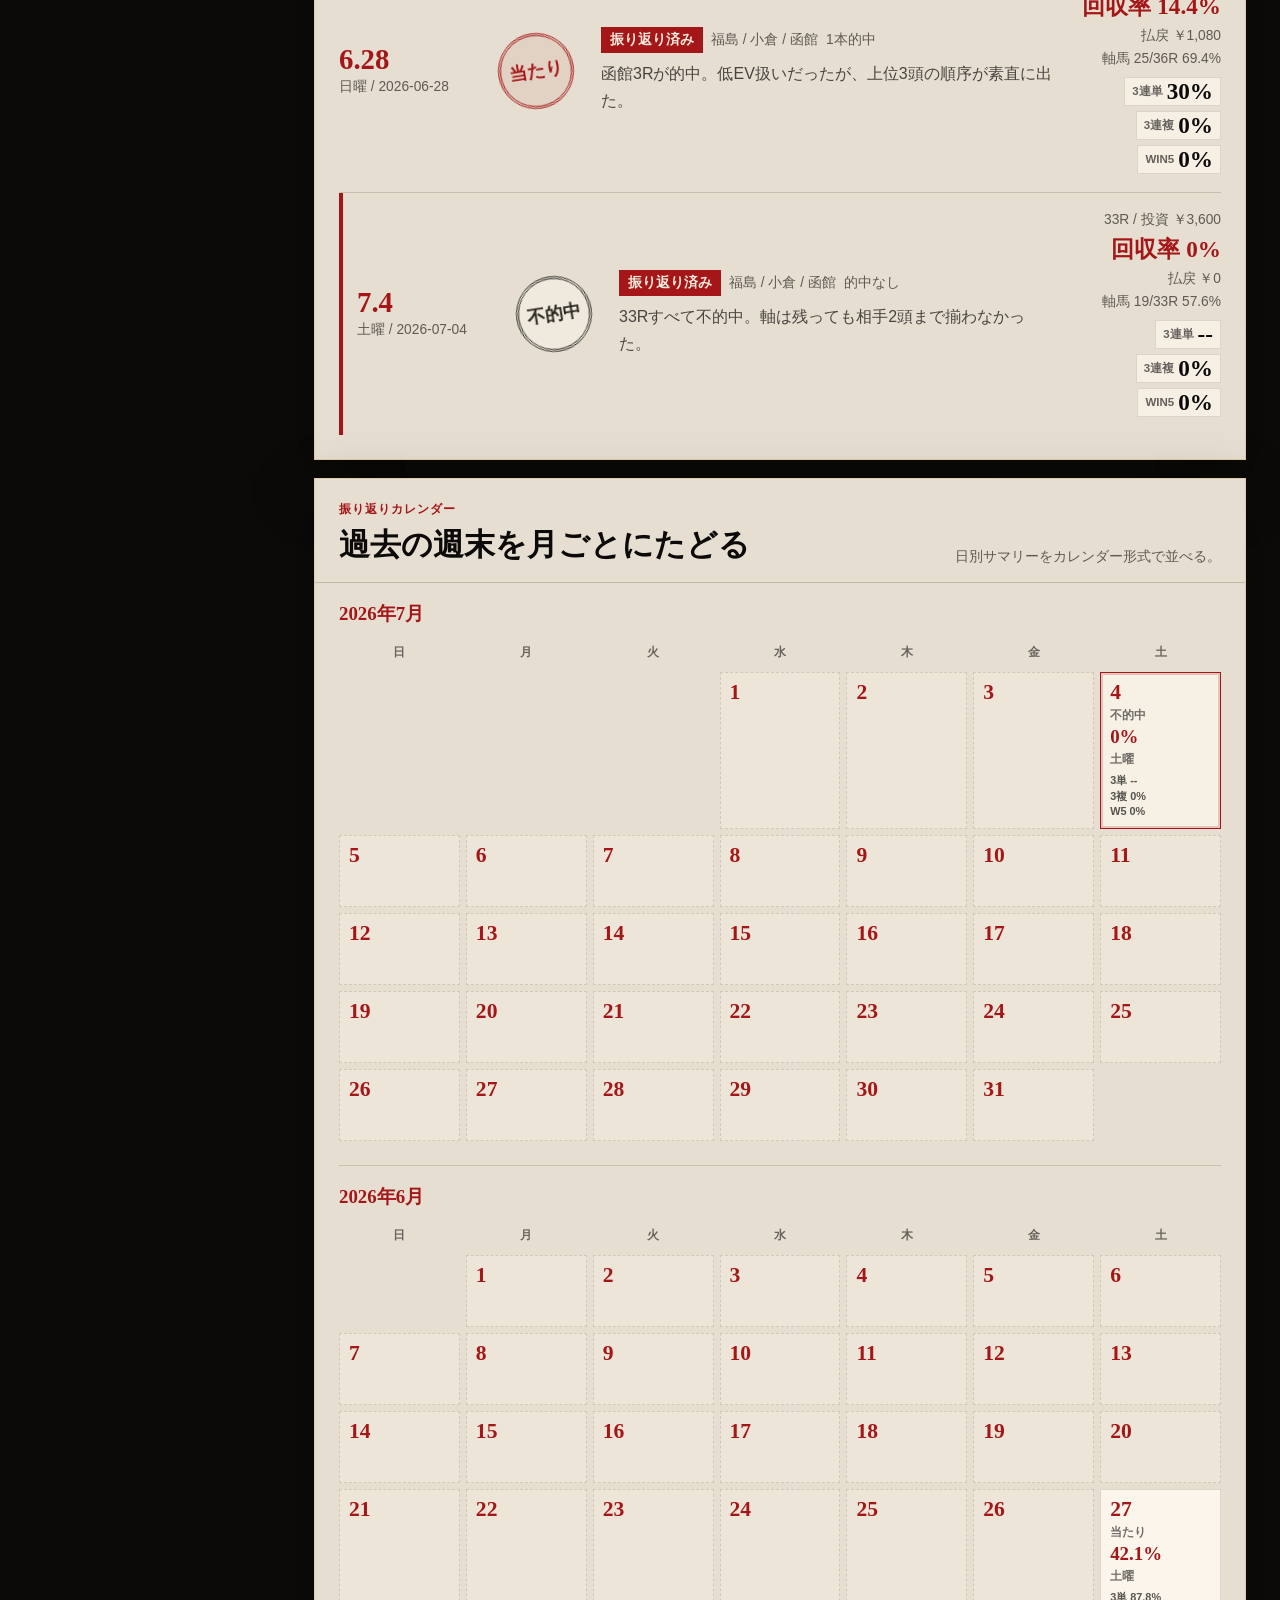
==== commit a597c5fc: "Publish site from c9fba0c9a35eeeddb071b0b221c9c8dab3282593" ====
--- a/index.html
+++ b/index.html
@@ -3,7 +3,7 @@
   <head>
     <meta charset="utf-8">
     <meta name="viewport" content="width=device-width, initial-scale=1">
-    <meta name="description" content="一点突破 - ◎○▲の同一3頭3連複1点とWIN5で勝負する競馬予想サイト。">
+    <meta name="description" content="一点突破 - ◎→○→▲の3連単1点とWIN5で勝負する競馬予想サイト。">
     <title>一点突破 | 競馬予想</title>
     <link rel="icon" href="favicon.ico?v=20260629-3" sizes="any">
     <link rel="icon" href="assets/img/favicon-32.png?v=20260629-3" type="image/png" sizes="32x32">
@@ -17,7 +17,7 @@
       <div class="brand">
         <div class="brand-mark" aria-hidden="true"><span>突</span></div>
         <div>
-          <p class="brand-kicker">3連複・WIN5</p>
+          <p class="brand-kicker">3連単・WIN5</p>
           <h1>一点突破</h1>
         </div>
       </div>
@@ -45,7 +45,7 @@
         <div class="rule-block">
           <span>買い目原則</span>
           <strong>1R 100円</strong>
-          <p>同一3頭3連複1点。2歳未勝利と障害戦は切る。</p>
+          <p>3連単1点。2歳未勝利と障害戦は切る。</p>
         </div>
       </aside>
 
@@ -122,9 +122,9 @@
           <div class="panel-heading">
             <div>
               <p class="section-label">全レース買い目</p>
-              <h2>同一3頭3連複</h2>
-            </div>
-              <p class="panel-note">対象レース1点、1R 100円。新馬戦は一旦残す。</p>
+              <h2>3連単1点</h2>
+            </div>
+              <p class="panel-note">◎→○→▲で対象レース1点、1R 100円。新馬戦は一旦残す。</p>
           </div>
           <div class="ticket-list" id="raceList"></div>
         </section>
@@ -196,6 +196,6 @@
       <p>一点突破は予想と検証の記録サイトです。馬券の自動購入は行いません。</p>
     </footer>
 
-    <script src="assets/app.js?v=20260629-axis" defer></script>
+    <script src="assets/app.js?v=20260705-trifecta" defer></script>
   </body>
 </html>
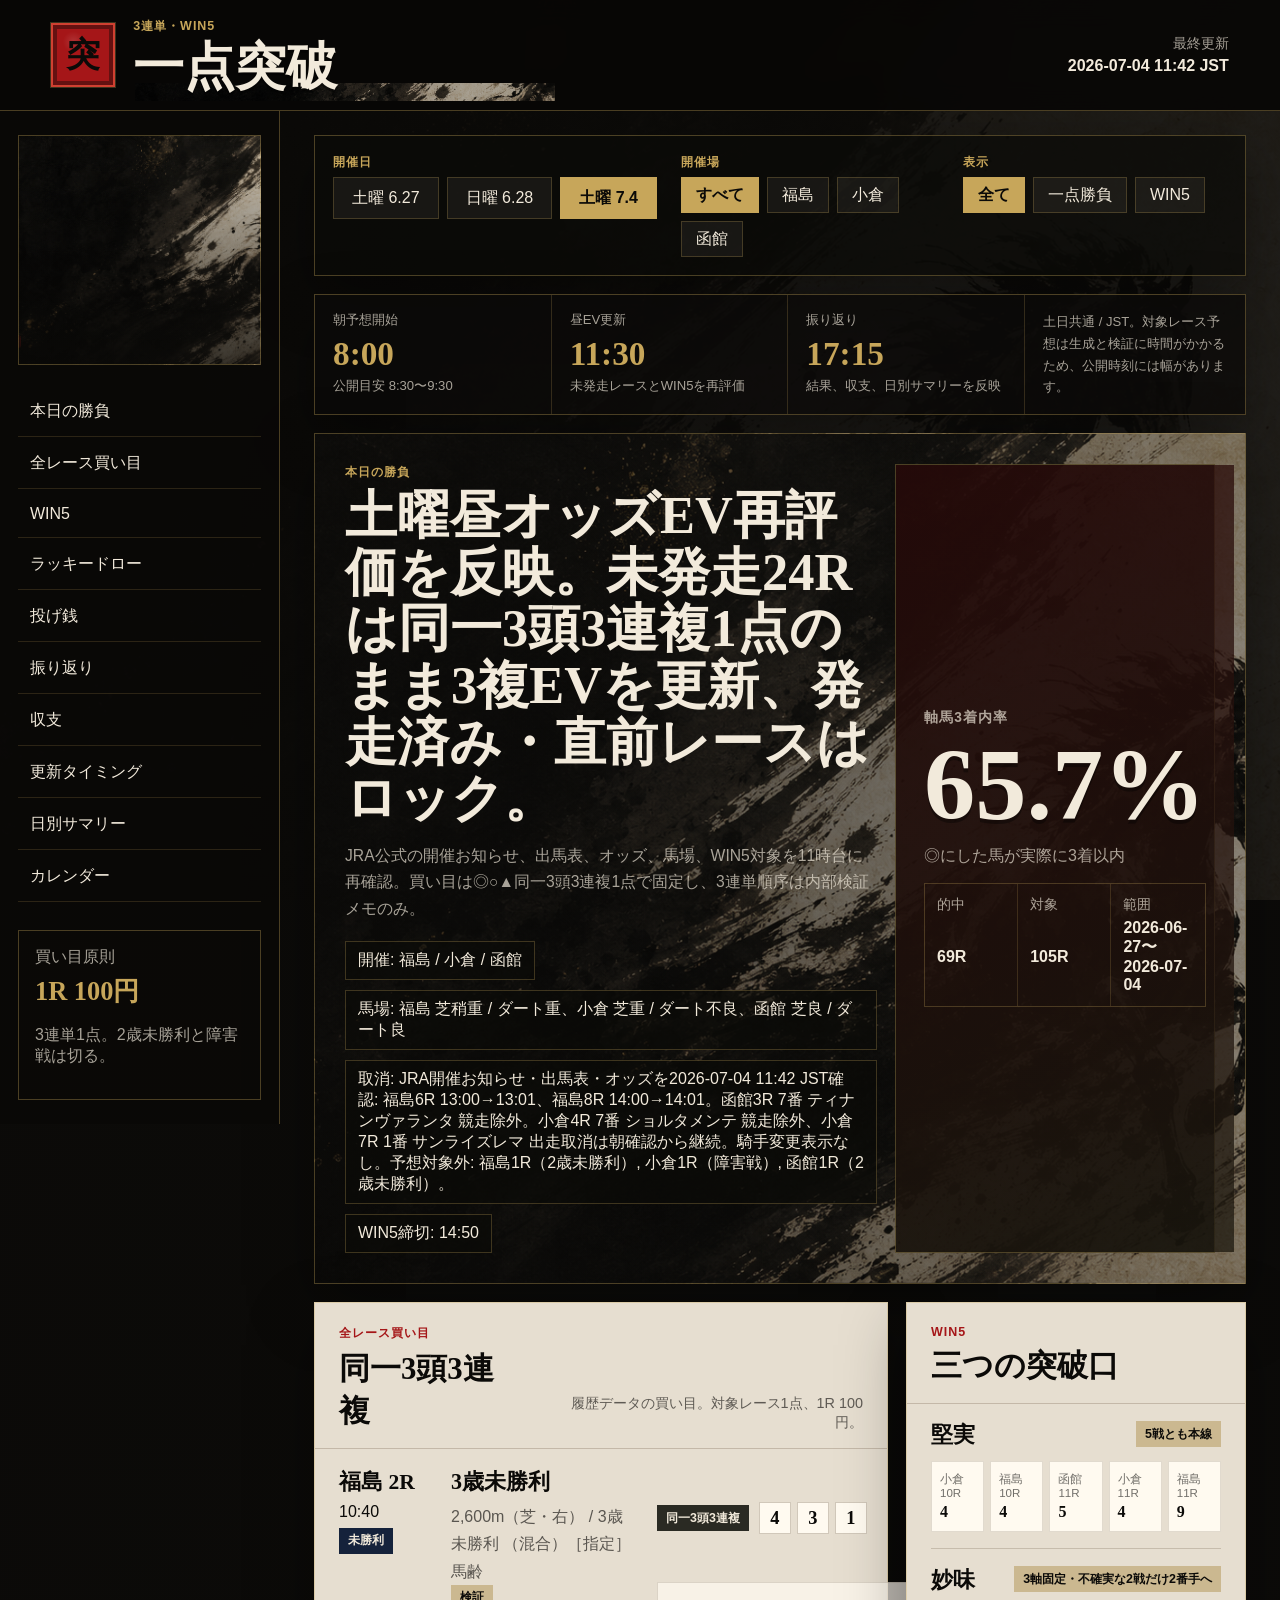
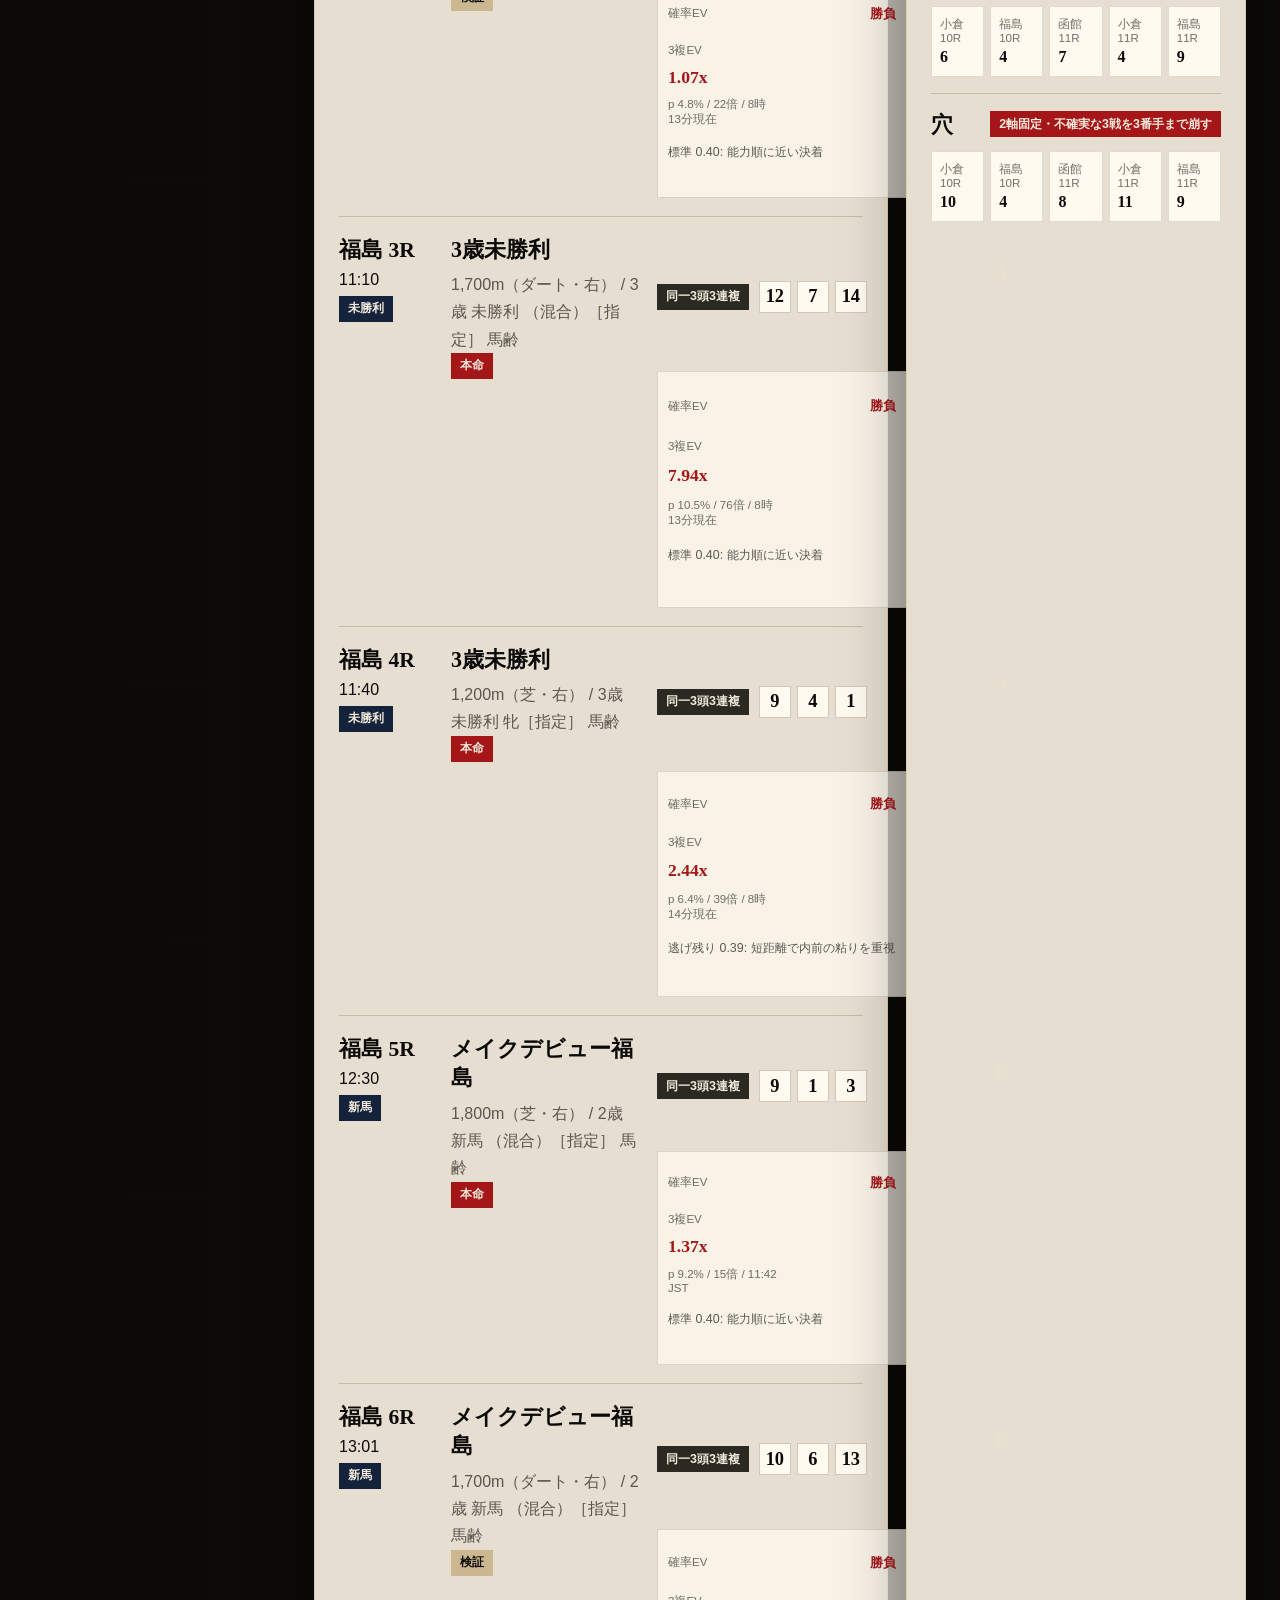
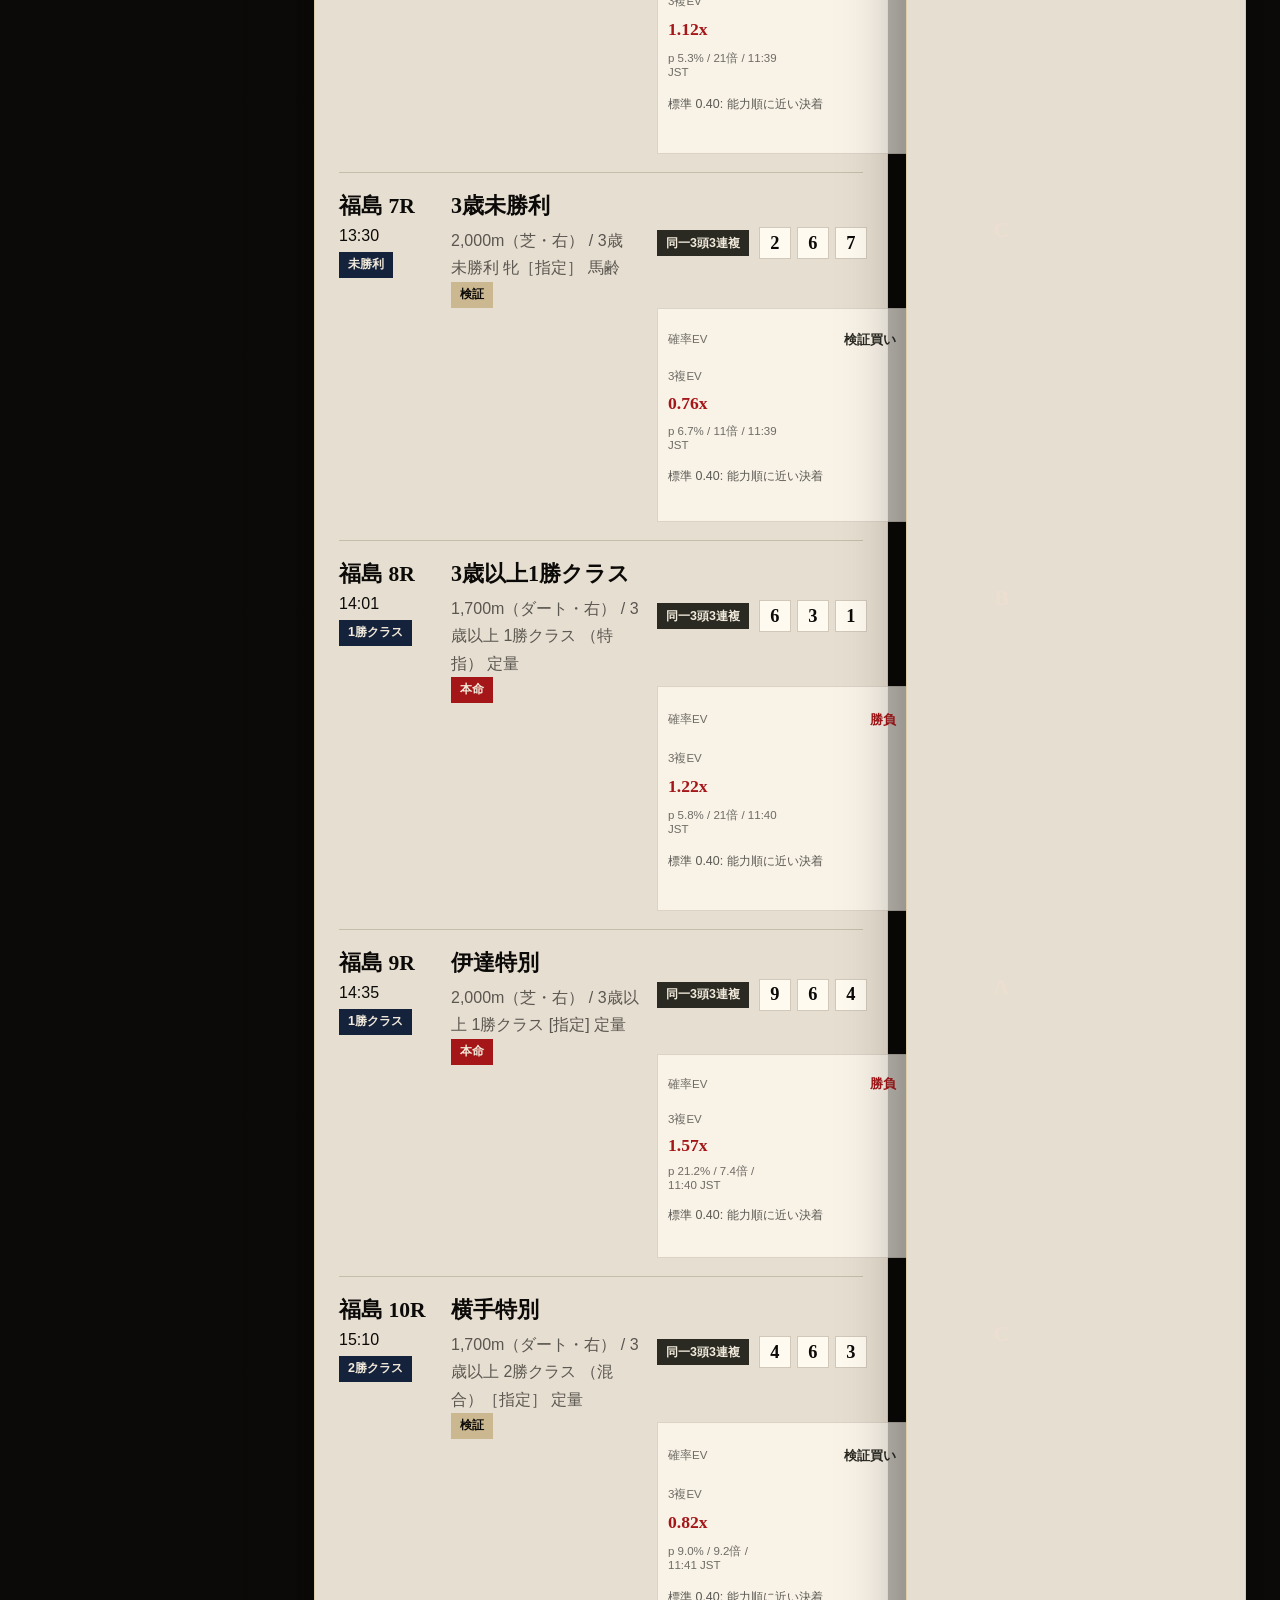
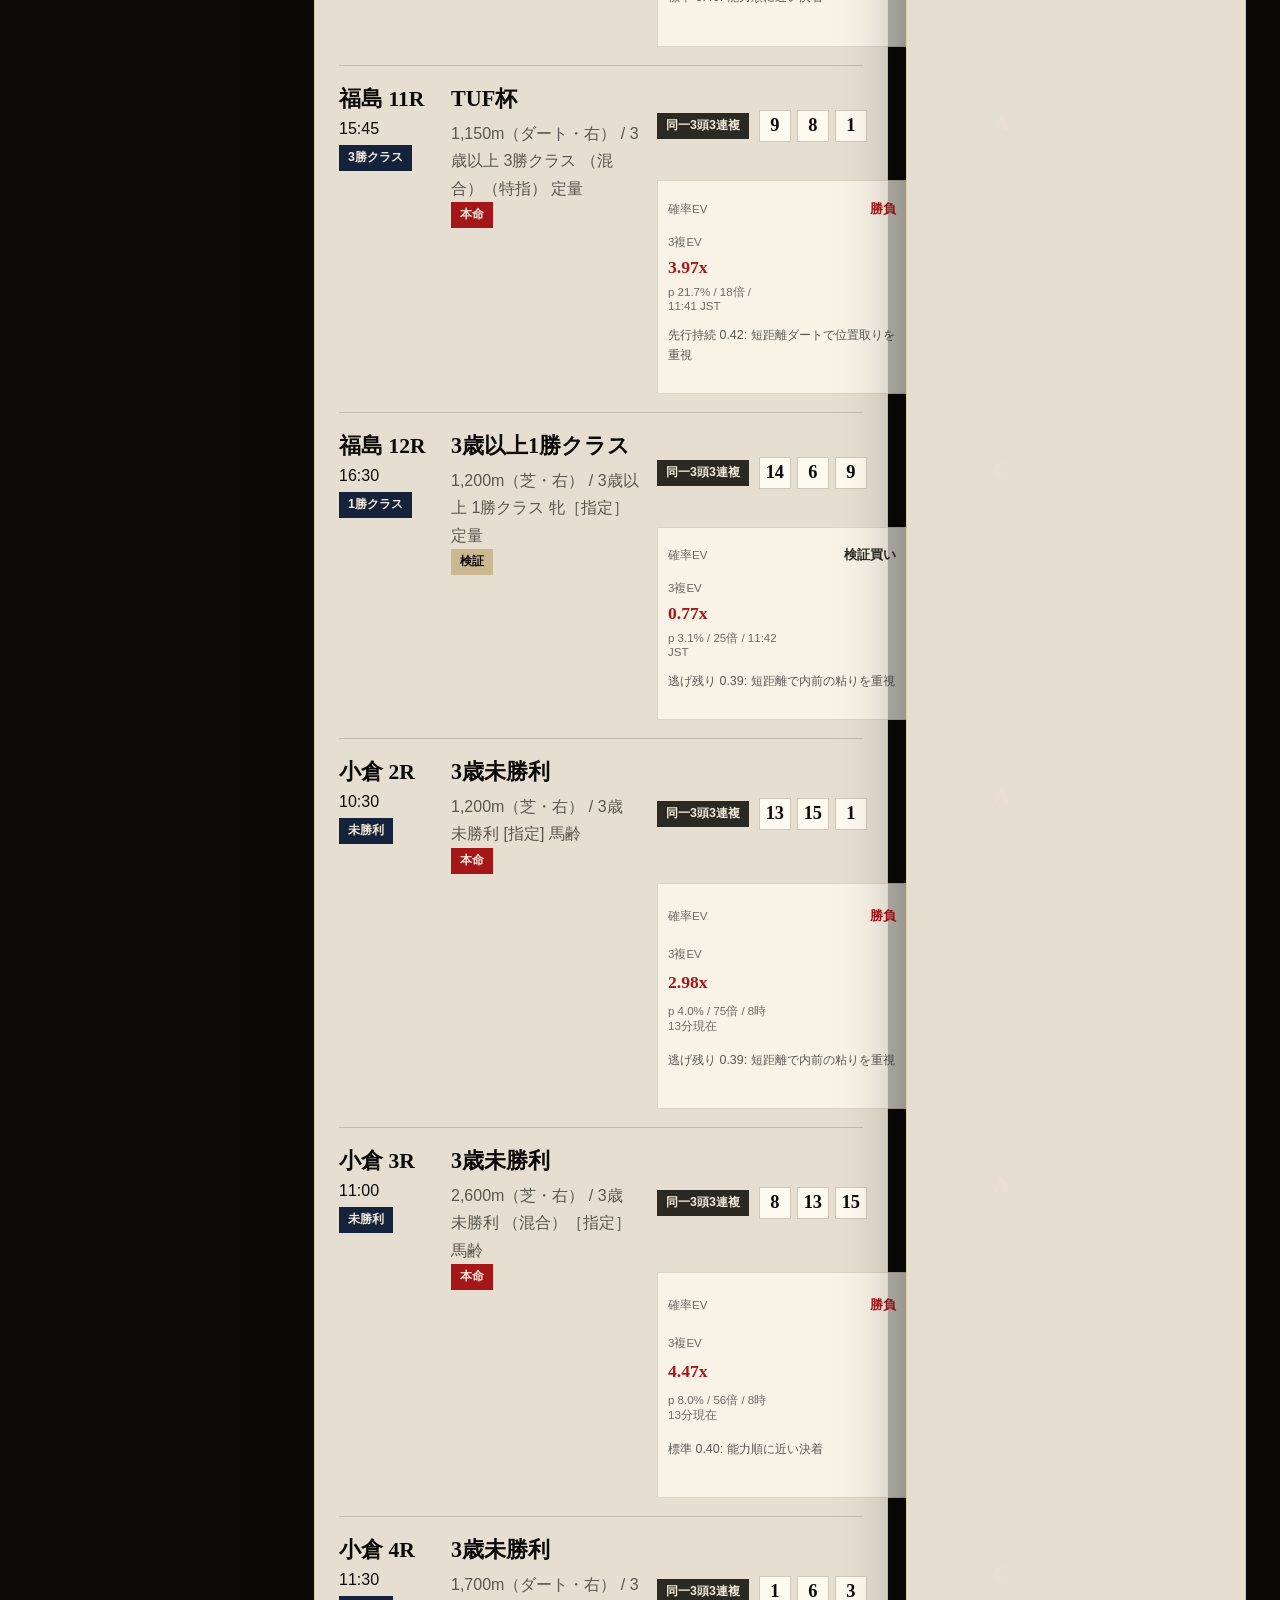
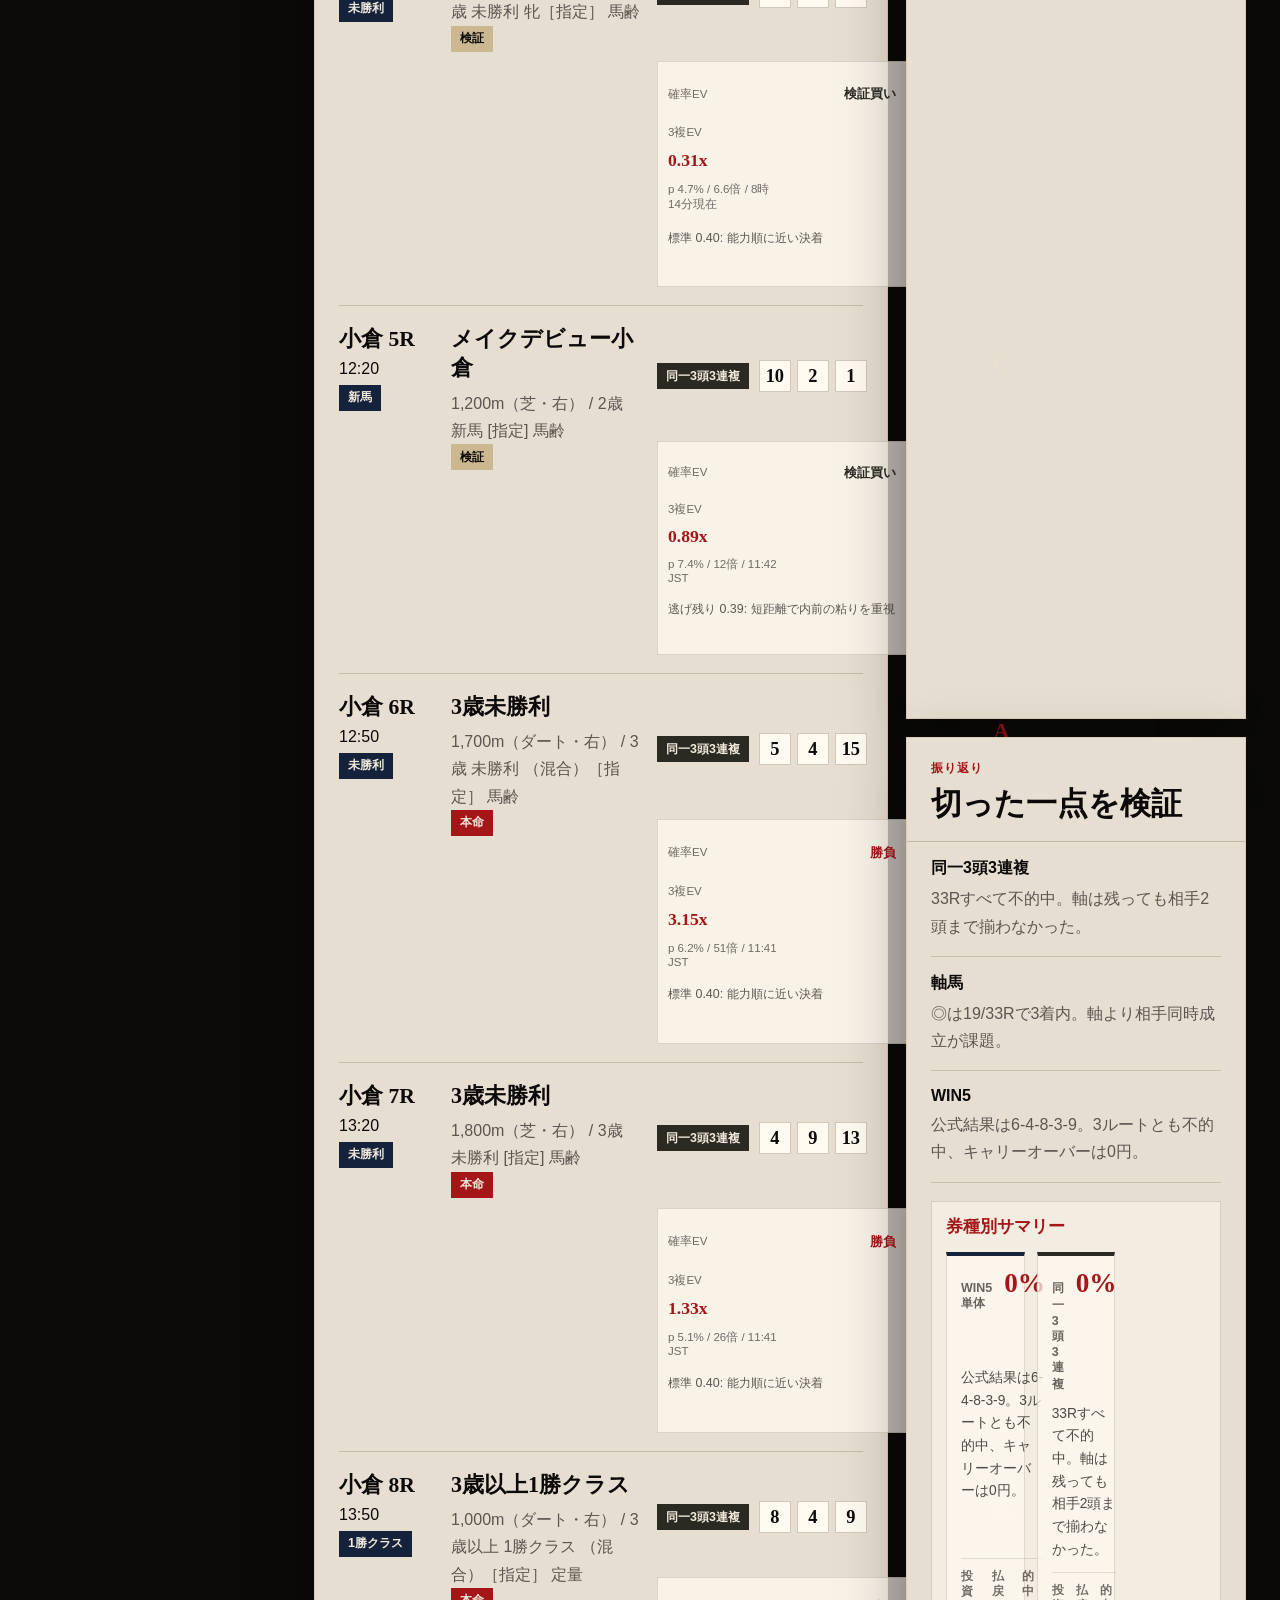
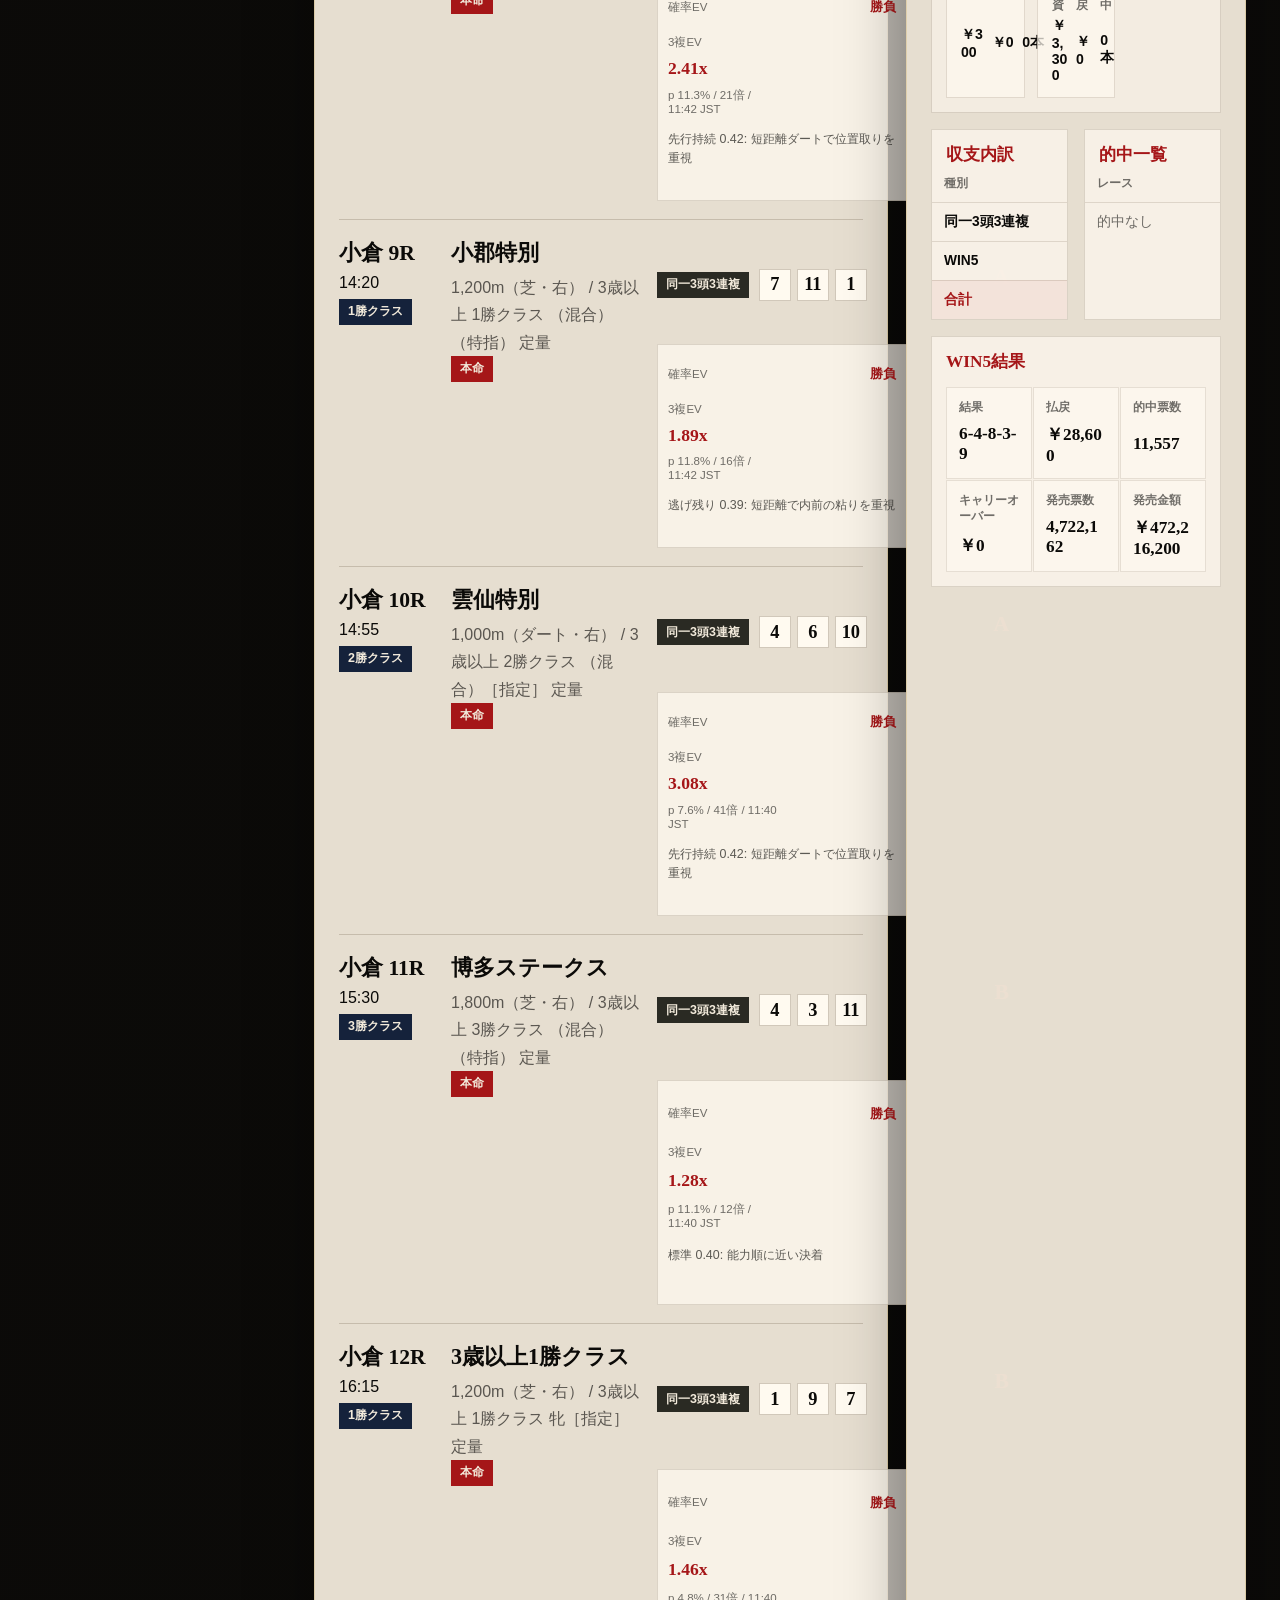
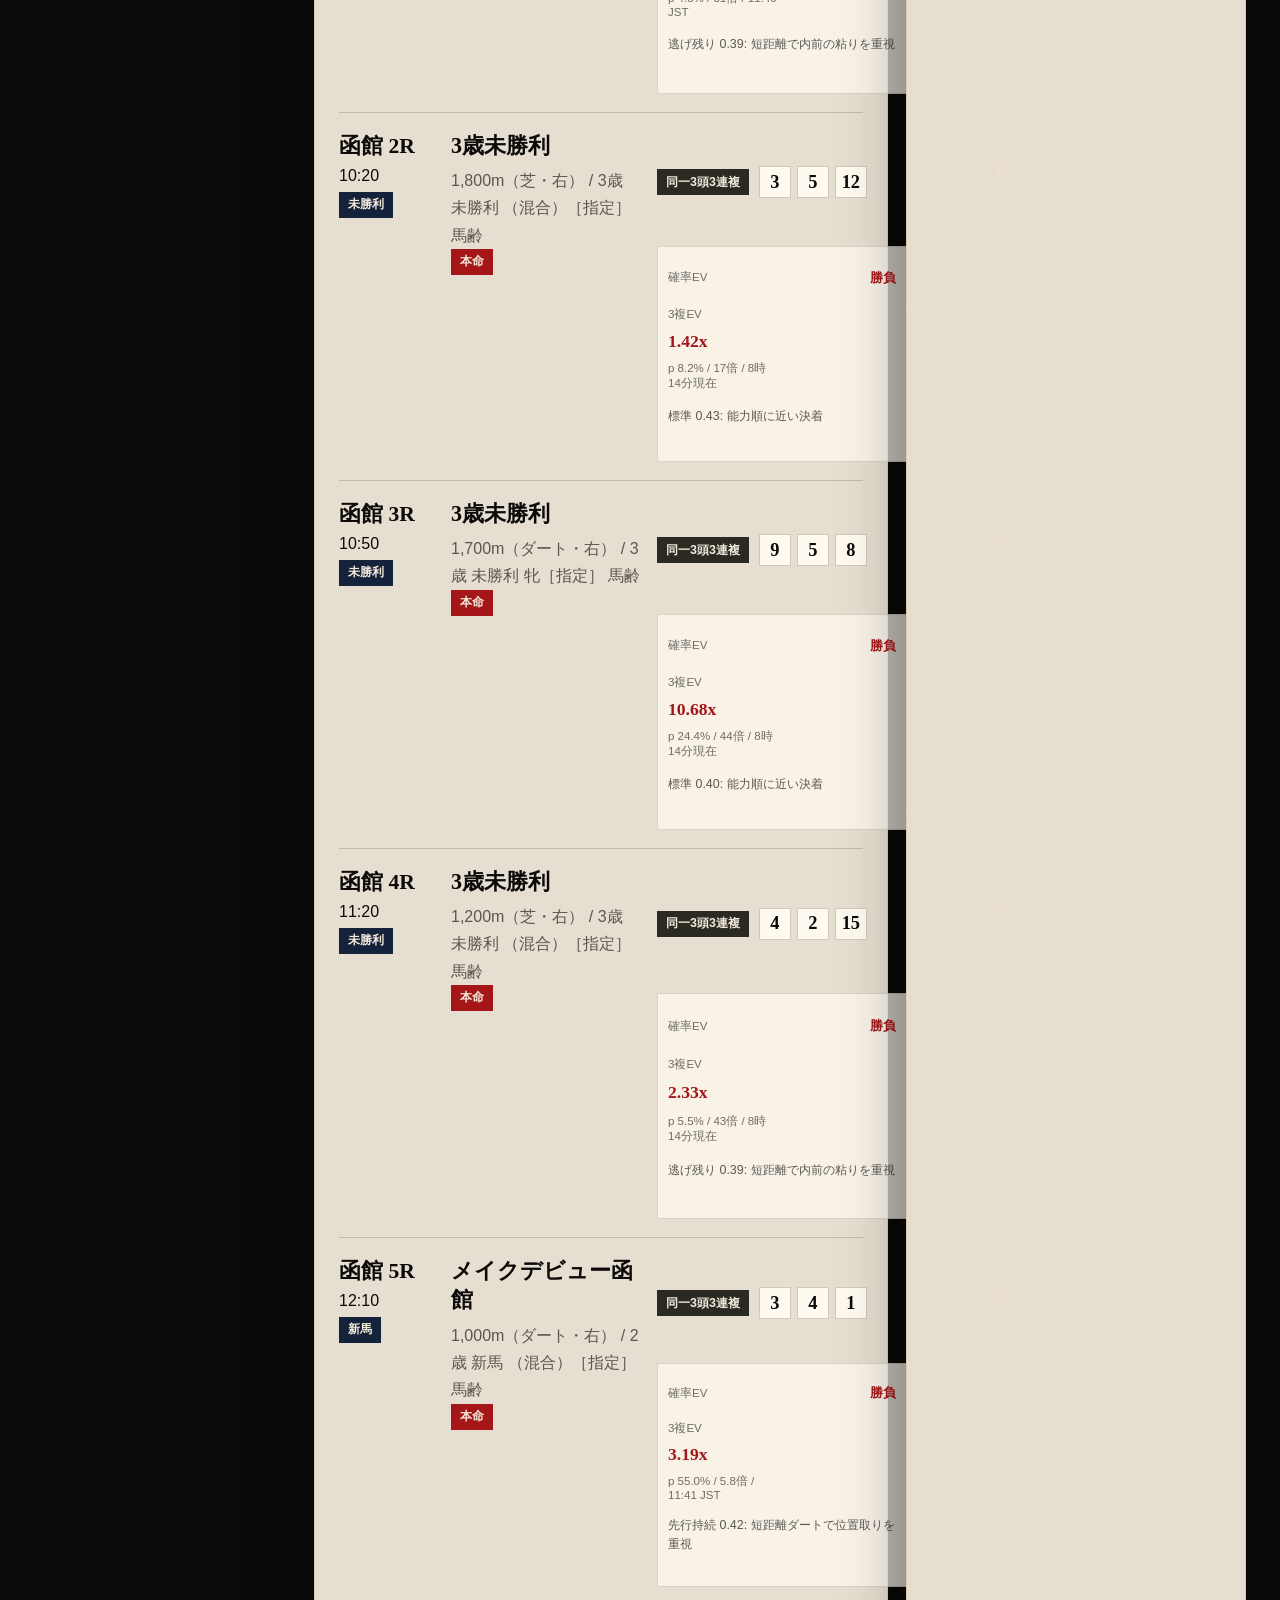
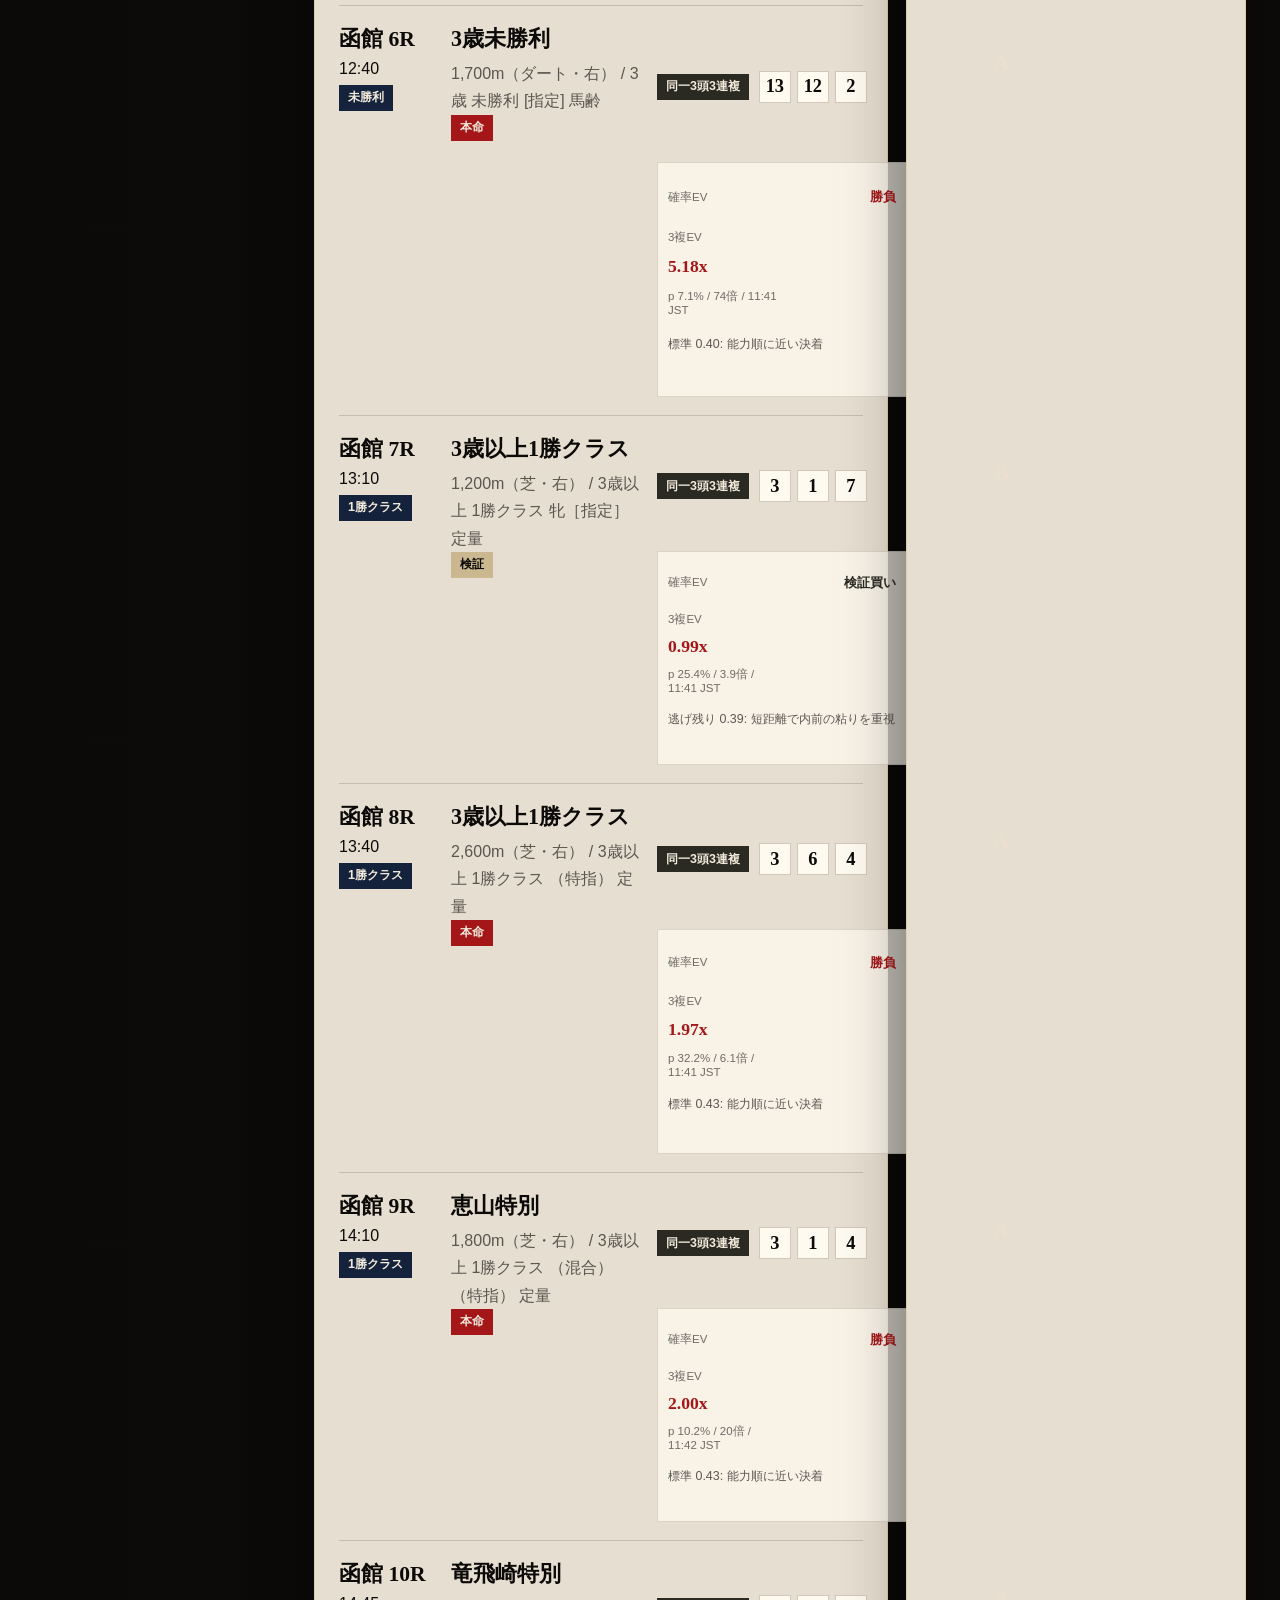
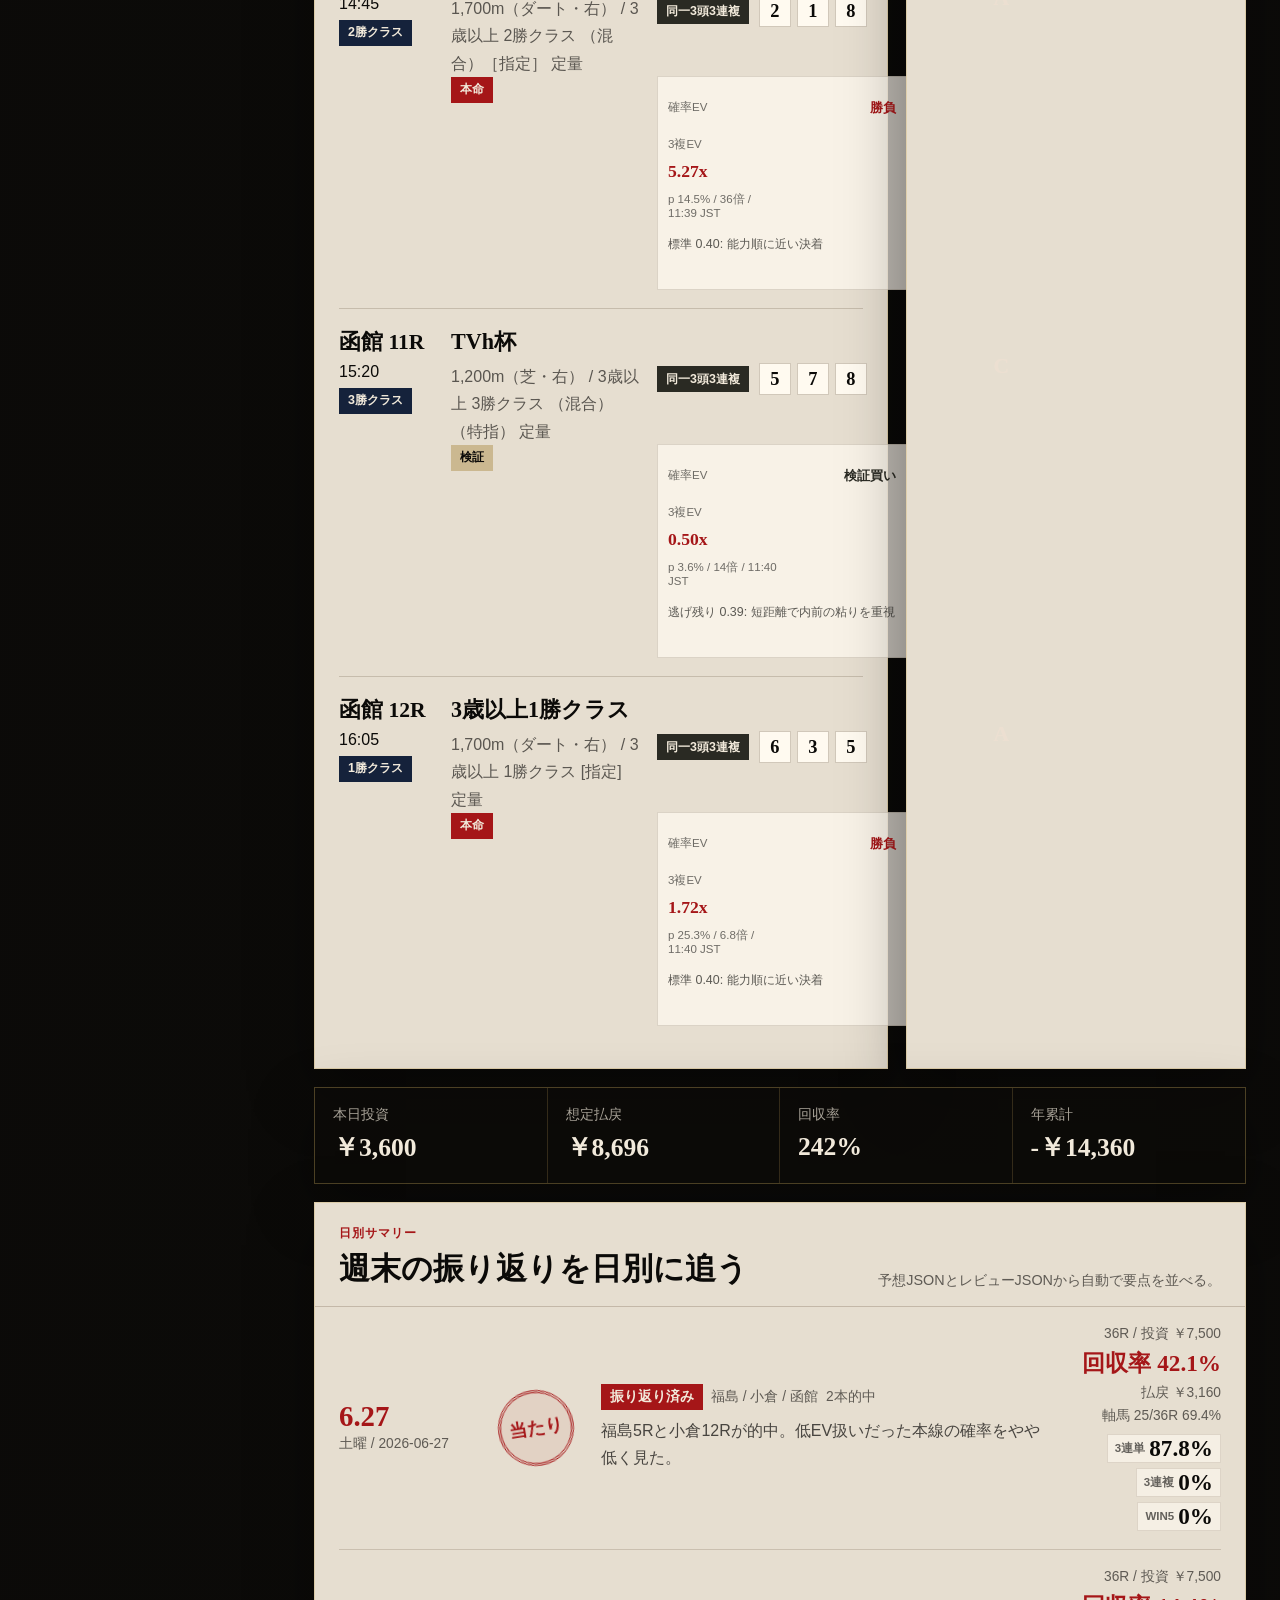
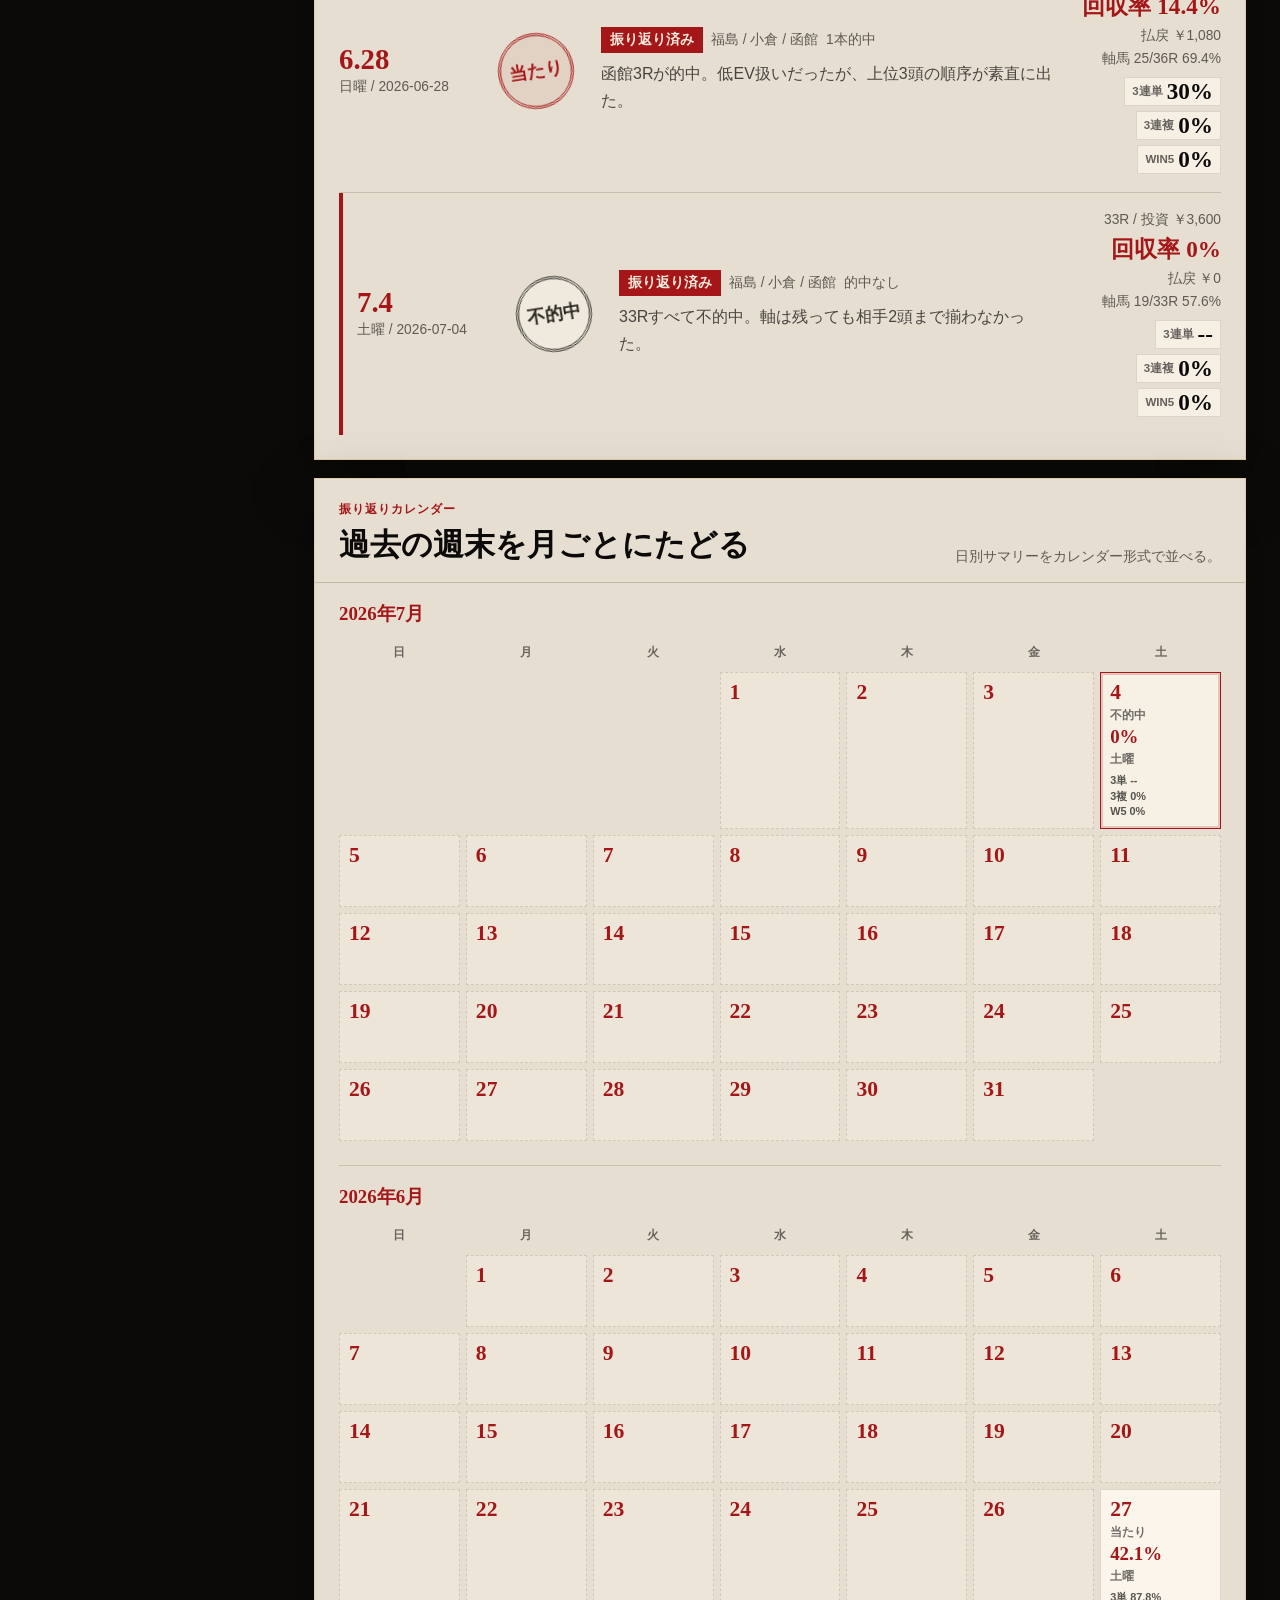
==== commit e3ae523f: "Publish site from 86794cf0d35c0bb44deb8461036b81b104455d88" ====
--- a/index.html
+++ b/index.html
@@ -122,9 +122,9 @@
           <div class="panel-heading">
             <div>
               <p class="section-label">全レース買い目</p>
-              <h2>3連単1点</h2>
-            </div>
-              <p class="panel-note">◎→○→▲で対象レース1点、1R 100円。新馬戦は一旦残す。</p>
+              <h2 id="ticketHeading">3連単1点</h2>
+            </div>
+              <p class="panel-note" id="ticketNote">◎→○→▲で対象レース1点、1R 100円。新馬戦は一旦残す。</p>
           </div>
           <div class="ticket-list" id="raceList"></div>
         </section>
